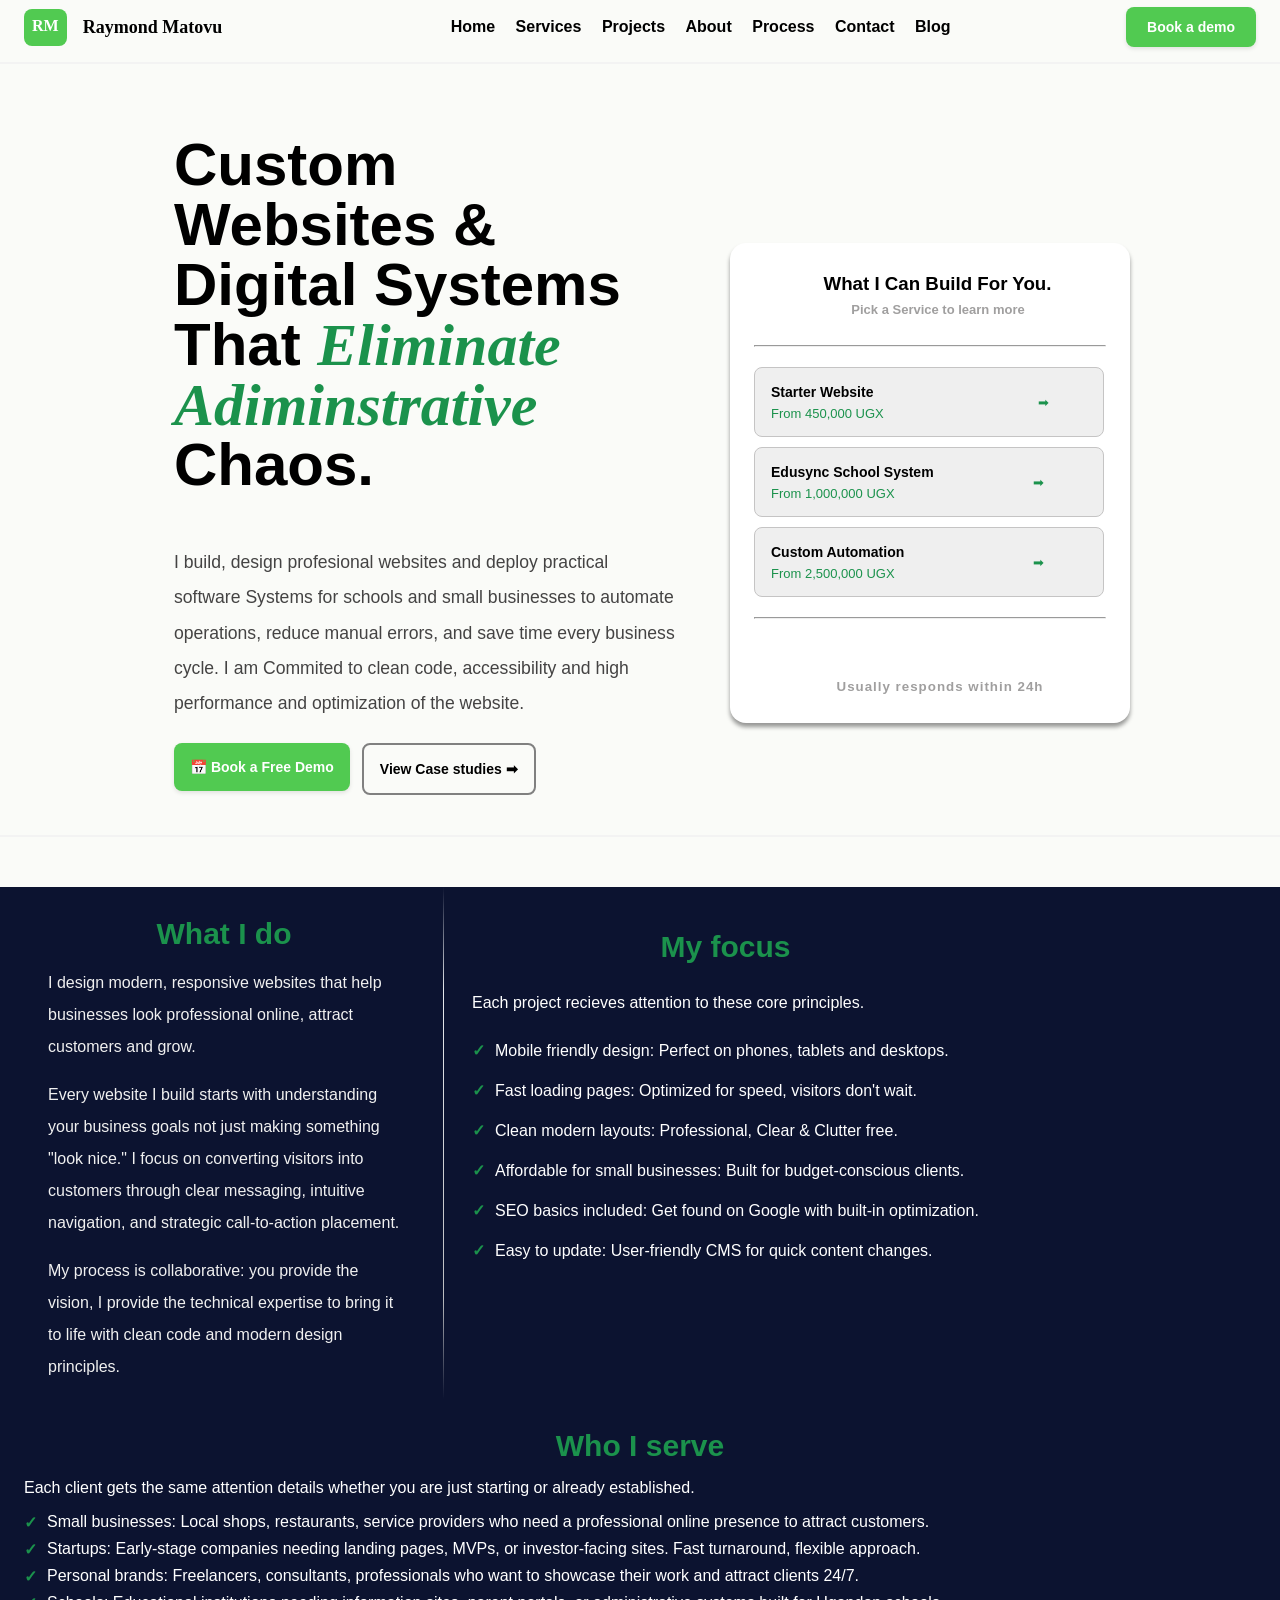
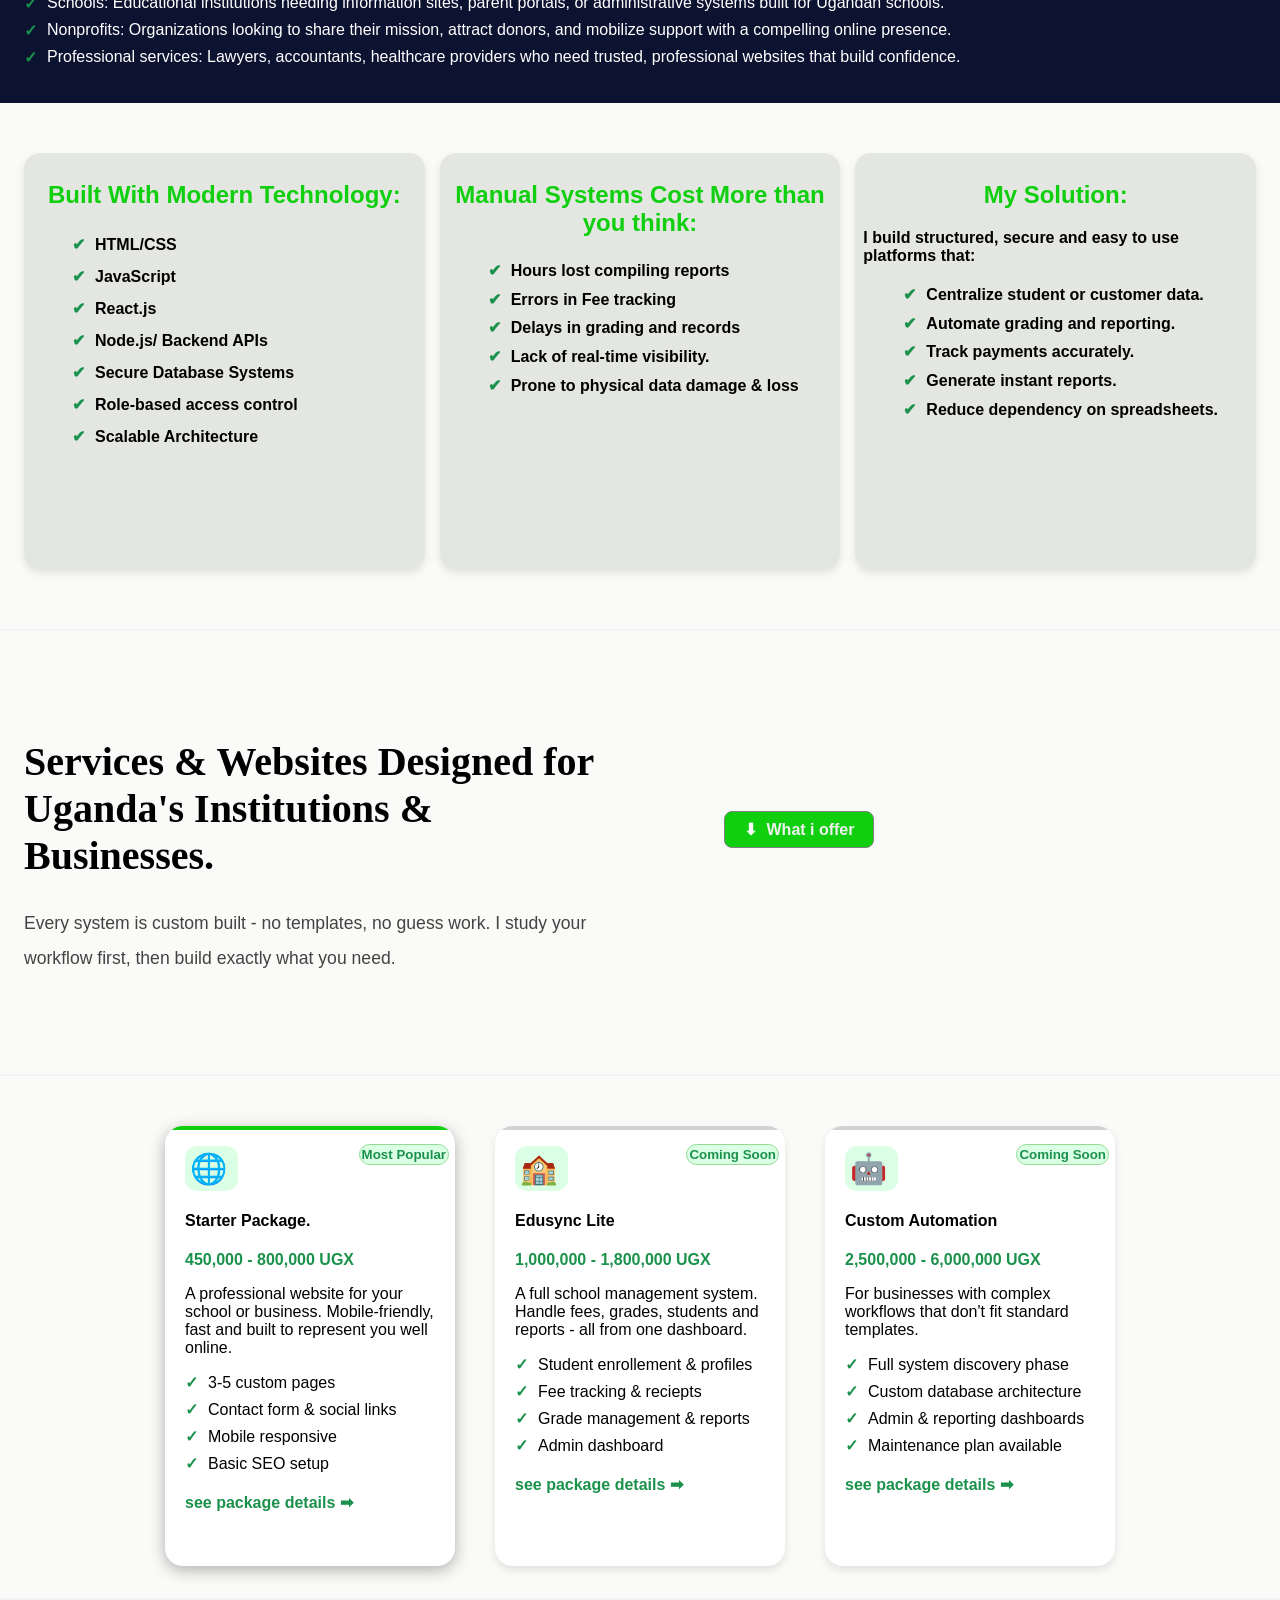
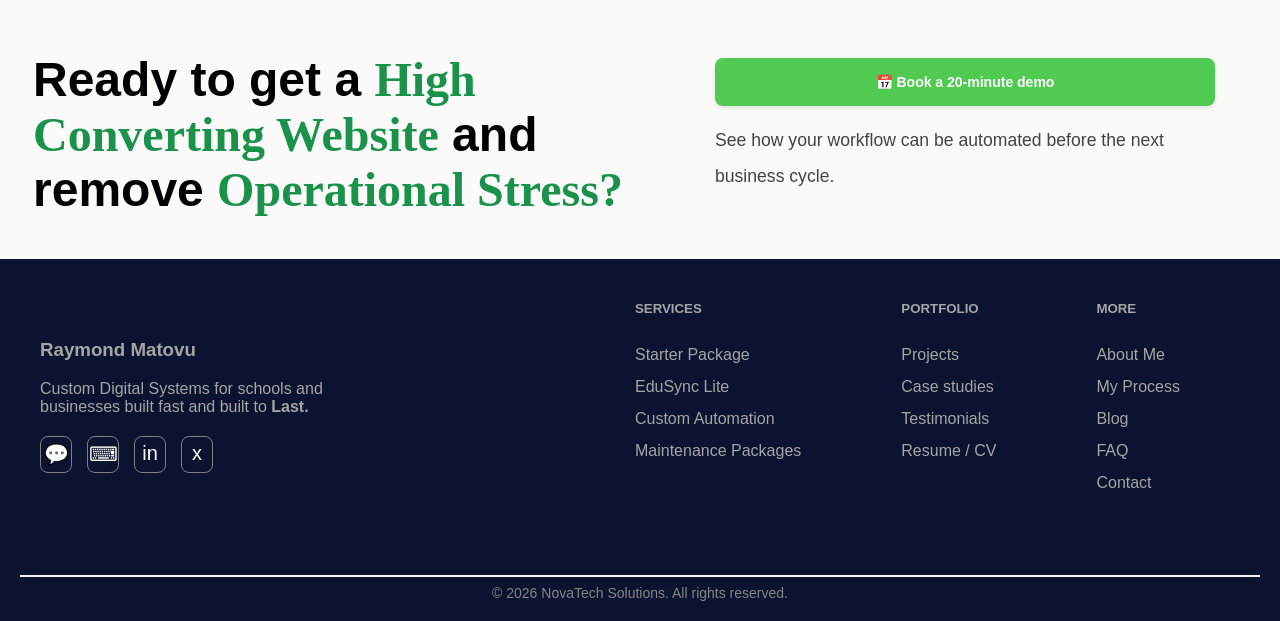
==== index.html @ acad8273 "update responsive layout of index.html at 480px and 600px" ====
<!doctype html>
<html lang="en">
  <head>
    <meta charset="UTF-8" />
    <meta name="viewport" content="width=device-width, initial-scale=1.0" />
    <title>Main Page</title>
    <link rel="stylesheet" href="css/main.css">
    <link rel="stylesheet" href="css/footer.css">
    <link rel="stylesheet" href="css/root.css">
    <link rel="stylesheet" href="css/mediaq.css">
  </head>
  <body class="body">
    <header>
      
      <nav id="navigation">
       <div id="navbar">
        <a href="index.html" class="logo-anchor">
          <div id="logo">RM</div>
          <div id="logo" class="logo_name">Raymond Matovu</div>
        </a>
         <ul id="list">
        <li class="list-hover"><a href="index.html" class="link">Home</a></li>
        <li class="list-hover"><a href="pages/webservices.html" class="link">Services</a></li>
        <li class="list-hover"><a href="pages/projects.html" class="link">Projects</a></li>
        <li class="list-hover"><a href="pages/about.html" class="link">About</a></li>
        <li class="list-hover"><a href="pages/design.html" class="link">Process</a></li>
        <li class="list-hover"><a href="pages/contact.html" class="link">Contact</a></li>
        <li class="list-hover"><a href="pages/blog.html" class="link">Blog</a></li>
      </ul>
        <div>
          <a href="pages/contact.html" class="link"><button class="demo">Book a demo</button></a>
          <button class="hamburger" onclick="toggleMobile()" aria-label="Menu">
            <span></span><span></span><span></span>
          </button>
        </div>
       </div>
      </nav>
      <div class="mobile-menu" id="mobileMenu">
        <a href="index.html" onclick="navigate('home');toggleMobile()">Home</a>
        <a href="pages/webservices.html" onclick="navigate('services');toggleMobile()">Services & Pricing</a>
        <a href="pages/projects.html" onclick="navigate('projects');toggleMobile()">Projects</a>
        <a href="pages/about.html" onclick="navigate('about');toggleMobile()">About Me</a>
        <a href="pages/design.html" onclick="navigate('design');toggleMobile()">My Process</a>
        <a href="pages/case_studies.html" onclick="navigate('case');toggleMobile()">Case Studies</a>
        <a href="pages/blog.html" onclick="navigate('blog');toggleMobile()">Blog</a>
        <a href="pages/faq.html" onclick="navigate('faq');toggleMobile()">FAQ</a>
        <a href="pages/contact.html" onclick="navigate('contact');toggleMobile()">Contact</a>
      </div>
    </header>

    <main>
      <hr class="hr">
      <section class="int-conts">
        <div class="intro-container">
          <div>
            <div class="intro-container1">
                <h1 class="hd1">Custom Websites & Digital Systems That <strong id="green"><i>Eliminate Adiminstrative</i></strong> Chaos.</h1>
                <p class="hero">
                    I build, design profesional websites and deploy practical software
                    Systems for schools and small businesses to automate operations, reduce
                    manual errors, and save time every business cycle. I am Commited to clean code,
                    accessibility and high performance and optimization of the website.
                 </p>
              </div>
        
            <div class="intro-buttons">
                <div>
                    <a href="pages/contact.html">
                      <button class="demo1">
                      📅 Book a Free Demo 
                      </button>
                    </a>
                  </div>
                  <div>
                      <a href="pages/case_studies.html">
                        <button class="case">
                          View Case studies ➡
                        </button>
                      </a>
                  </div>
              </div>
          </div>
          <div class="intro-container2">
            <div>
              <div> 

                <div class="int-div1">
                  <h3>What I Can Build For You.</h3>
                  <span class="subhead">Pick  a Service to learn more</span>
                </div>

                <hr class="btr">
              </div>
              <div>
                <button class="butt1">
                  <a href="pages/webservices.html" class="intro-links">
                    <div class="butt-1">
                      <div class="butt-1inner">
                          <div class="pb1">Starter Website</div>
                          <div class="span">From 450,000 UGX  </div>
                      </div>
                      <div class="arrow">➡</div>             
                    </div> 
                  </a>
                </button>                
              </div>
               
              <div>
                <button class="butt2">
                  <a href="pages/webservices.html" class="intro-links">
                <div class="butt-2">
                   <div class="butt-2inner">
                  <div class="pb2">Edusync School System</div>
                   <div class="span">From 1,000,000 UGX  </div>
                  </div> 
                  <div class="arrow2">➡</div>            
                </div>
                
                  </a>

                </button>
              </div>
              <button class="butt3">
                  <a href="pages/webservices.html" class="intro-links">
                <div class="butt-3">
                   <div class="butt-3inner">
                  <div class="pb1">Custom Automation</div>
                   <div class="span">From 2,500,000 UGX  </div>
                   </div>
                   <div class="arrow3">➡</div>             
                </div>
                
                  </a>

                </button>
                <hr class="btr">
                <div class="btp">
                  <p>Usually responds within 24h</p>
                </div>
            </div>
          </div>
        </div>
      </section>
      <hr class="hr">
      <section class="intro-info-section">
        
        <div class="intro-info">
          <div class="info-card" id="what-i-do">
              <h3 class="head3">What I do</h3>
              <p class="p">
                I design modern, responsive websites
                that help businesses look professional 
                online, attract customers and grow.
              </p>
              <p class="p">
                Every website I build starts with understanding your business goals not just making something "look nice."
                I focus on converting visitors into customers through clear messaging, intuitive navigation, and strategic call-to-action 
                placement.
              </p>
              <p class="p">
                My process is collaborative: you provide the vision, I provide the technical expertise to bring it to life with clean 
                code and modern design principles.
              </p>
        </div>
        <div class="info-card" id="focus">
          <h3 class="head3">My focus</h3>
          <span>Each project recieves attention to these core principles.</span>
          <ul class="info-list">
            <li>Mobile friendly design: Perfect on phones, tablets and desktops.</li>
            <li>Fast loading pages: Optimized for speed, visitors don't wait.</li>
            <li>Clean modern layouts: Professional, Clear & Clutter free.</li>
            <li>Affordable for small businesses: Built for budget-conscious clients.</li>
            <li>SEO basics included: Get found on Google with built-in optimization.</li>
            <li>Easy to update: User-friendly CMS for quick content changes.</li>
          </ul>
        </div>
        
        </div>
        <div class="info-card" id="who-i-serve">
          <h3 class="head3">Who I serve</h3>
          <p>Each client gets the same attention details
            whether you are just starting or already established.
          </p>
          <ul class="info-list">
            <li>Small businesses: Local shops, restaurants, service providers who need a 
              professional online presence to attract customers.</li>
            <li>Startups: Early-stage companies needing landing pages, MVPs, or investor-facing sites. 
              Fast turnaround, flexible approach.</li>
            <li>Personal brands: Freelancers, consultants, professionals who want 
              to showcase their work and attract clients 24/7.</li>
            <li>Schools: Educational institutions needing information sites, parent portals, 
              or administrative systems built for Ugandan schools.</li>
            <li>Nonprofits: Organizations looking to share their mission, attract donors, 
              and mobilize support with a compelling online presence.</li>
            <li>Professional services: Lawyers, accountants, healthcare providers who need trusted, 
              professional websites that build confidence.</li>
            </ul>
        </div>
      </section>

      <section class="tech-stack">
        <div class="stack1">
            <h2>Built With Modern Technology:</h2>
            <ul class="stack-list">
              <li>HTML/CSS</li>
              <div class="not">
                <li>JavaScript</li>
                <li>React.js</li>
                <li>Node.js/ Backend APIs</li>
                <li>Secure Database Systems</li>
                <li>Role-based access control</li>
                <li>Scalable Architecture</li>
              </div>
            </ul>
        </div>

        <div class="stack1">
          <h2>Manual Systems Cost More than you think:</h2>
          <ul class="stack-list2">
            <li>Hours lost compiling reports</li>
            <li>Errors in Fee tracking</li>
            <li>Delays in grading and records</li>
            <li>Lack of real-time visibility.</li>
            <li>Prone to physical data damage & loss</li>
          </ul>
        </div>

        <div class="stack1">
          <h2>My Solution:</h2>
          <p class="p2">I build structured, secure and easy to use platforms that:</p>
          <ul class="stack-list2">
            <li>Centralize student or customer data.</li>
            <li>Automate grading and reporting.</li>
            <li>Track payments accurately.</li>
            <li>Generate instant reports.</li>
            <li>Reduce dependency on spreadsheets.</li>
          </ul>
        </div>       
      </section>

      <hr class="hr">
      <div class="card-in">
          <div>
            <h1>Services & Websites Designed for Uganda's Institutions & Businesses.</h1>
          <p class="pcin">Every system is custom built - no templates, no guess work. 
            I study your workflow first, then build exactly what you need.
          </p>
          </div>
        <div class="carddiv" >
          <a href="pages/webservices.html" class="offer-link">
              <button class="offer-button">
              <div class="span1" id="offer">What i offer</div>
              </button>
            </a>
        </div>      
      </div>
      <hr class="hr">

      <section class="cont">
        
        <div>
          <div class="container">
            <div id="pro" class="card1-pro">
              <div class="icons">
                🌐
              </div>
              <div class="coming-soon">
                Most Popular
              </div>
              <h4>Starter Package.</h4>
              <span class="price">
                450,000 - 800,000 UGX
              </span>
              <p>A professional website for your school or business.
                Mobile-friendly, fast and built to represent you well online.
              </p>
              <ul class="features">
                <li>3-5 custom pages</li>
                <li>Contact form & social links</li>
                <li>Mobile responsive</li>
                <li>Basic SEO setup</li>
              </ul>
              <div class="card-link">
                  <a href="pages/webservices.html">
                    see package details ➡
                  </a>
              </div>
            </div>
            <div class="card1">
              <div class="icons">
                🏫
              </div>
              <div class="coming-soon">
                Coming Soon
              </div>
              <h4>Edusync Lite</h4>
              <span class="price">
                1,000,000 - 1,800,000 UGX
              </span>

              <p>
                A full school management system. 
                Handle fees, grades, students and reports - all from one dashboard.
              </p>
              <ul class="features">
                <li>Student enrollement & profiles</li>
                <li>Fee tracking & reciepts</li>
                <li>Grade management & reports</li>
                <li>Admin dashboard</li>
              </ul>
              <div class="card-link">
                <a href="pages/webservices.html">
                see package details ➡
              </a>
              </div>
            </div>

            <div class="card1">
              <div class="icons">
                🤖
              </div>
              <div class="coming-soon">
                Coming Soon
              </div>
              <h4>Custom Automation</h4>
              <span class="price">
                2,500,000 - 6,000,000 UGX
              </span>
              <p>
                For businesses with complex workflows that don't fit 
                standard templates.
              </p>
              <ul class="features">
                <li>Full system discovery phase</li>
                <li>Custom database architecture</li>
                <li>Admin & reporting dashboards</li>
                <li>Maintenance plan available</li>
              </ul>
              <div class="card-link">
                <a href="pages/webservices.html">
                see package details ➡
              </a>
              </div>
            </div>
          </div>
        </div>
        <hr class="fr">
        <div class="cta">
          <h1>Ready to get a <strong id="green">High Converting Website</strong> and remove <strong id="green">Operational Stress?</strong></h1>
        <div class="ref">
          <button class="cta-demo"><a href="pages/contact.html" class="cta-link">📅  Book a 20-minute demo</a></button>
           <p class="footer-hero">See how your workflow can be automated
            before the next business cycle.</p>
           </div>
        </div>        
      </section>
    </main>

      <footer class="footer">
        <div class="footer-container">
          <div class="footer-about">
            <div>
              <h3>Raymond Matovu</h3>
              <p>Custom Digital Systems for schools and businesses built fast 
              and built to <strong>Last.</strong></p>
            </div>
            <div>
              <div class="footer-socials">
                
                <div class="social" >
                  <a href="http://wa.me/+256741976901">
                  💬
                  </a>
                </div>
                
                
                  <div class="social" >
                    <a href="http://github.com/">
                      ⌨
                    </a>
                  </div>

                  <div class="social" >
                    <a href="http://linkedin.com/">
                      in
                    </a>
                  </div>
                  <div class="social" >
                  <a href="http://twiter.com">
                     x
                  </a>
                  </div>
                
              </div>
            </div>
          </div>

          <div class="footer-links">
            <div>
              <h5>SERVICES</h5>
              <ul class="footer-list">
                <li><a href="pages/webservices.html" class="footer-packs">Starter Package</a></li>
                <li><a href="pages/webservices.html" class="footer-packs">EduSync Lite</a></li>
                <li><a href="pages/webservices.html" class="footer-packs">Custom Automation</a></li>
                <li><a href="pages/webservices.html" class="footer-packs">Maintenance Packages</a></li>
              </ul>
            </div>
          <div>
            <h5>PORTFOLIO</h5>
            <ul class="footer-list">
              <li><a href="pages/projects.html" class="footer-packs">Projects</a></li>
              <li><a href="pages/case_studies.html" class="footer-packs">Case studies</a></li>
              <li><a href="pages/testimonials.html"class="footer-packs">Testimonials</a></li>
              <li><a href="pages/resume.html" class="footer-packs">Resume / CV</a></li>
            </ul>
          </div>
          <div class="more">
            <h5>MORE</h5>
            <ul class="footer-list">
              <li><a href="pages/about.html" class="footer-packs">About Me</a></li>
              <li><a href="pages/design.html" class="footer-packs">My Process</a></li>
              <li><a href="pages/blog.html" class="footer-packs">Blog</a></li>
              <li><a href="pages/faq.html" class="footer-packs">FAQ</a></li>
              <li><a href="pages/contact.html" class="footer-packs">Contact</a></li>
            </ul>
          </div>
          </div>
        </div>
        <div>
        <hr class="hr">
        <div class="copyright">
           &copy; 2026 NovaTech Solutions. All rights reserved.
        </div>
        </div>
      </footer>
      <script src="JavaScript/main.js"></script>
  </body>
</html>
---- css/main.css ----
#navbar {
  height: 54px;
  display: flex;
  align-items: center;
  justify-content: stretch;
  max-width: auto;
  padding: 0 1.5rem;
  font-weight: bold;
  font-family: Arial, Helvetica, sans-serif; 
}

.hr {
  font-weight: lighter;
  color: rgb(226, 225, 225);
  background: rgb(243, 243, 243);
  height: 0.1px;
  position: relative;
  border: rgb(243, 243, 243) solid 0.5px;
}


#green {
  color: rgb(27, 146, 76);
  font-family: Serif;
}

.hd1 {
  font-size: 60px;
  float: left;
}

#list {
  list-style: none;
  display: flex;
  align-items: center;
  justify-content: space-between;
  max-width: 500px;
  width: 100%;
  margin: 0 auto;
  text-decoration: none;
}

.name {
  font-size: 22px;
  font-weight: bold;
  font-family: serif;
  text-wrap: unset;
}

.link {
  color: rgb(0, 0, 0);
  text-decoration: none;
}

.link:hover {
  color: white;
}

.intro-container {
  display: flex;
  justify-content: center;
  gap: 20px;
  align-items: center;
  max-width: 100%;
}
.intro-container1 {
  max-width: 550px;
  margin: 0;
  padding: 0;
  transition: all 0.3s ease;
  transform: translateY(-4px);
}

.intro-container2 {
  display: grid;
  justify-content: center;
  border-radius: 16px;
  background-color: rgb(255, 255, 255);
  height: 480px;
  max-width: 600px;
  padding: 0 1.5rem;
  margin-top: 100px;
  margin-left: 10px;
  box-shadow: 0 4px 4px rgba(0, 0, 0, 0.4);
}

.intro-links {
  text-decoration: none;
}

.int-div1 {
  display: grid;
  justify-content: stretch;
  align-items: horizontal;
  gap: 4px;
  padding-bottom: 20px;
  text-align: center;
  line-height: 0.2;
  margin-top: 20px;
  margin-left: 15px;
}

.subhead {
  font-size: small;
  font-weight: bold;
  color: rgb(160, 159, 159);
  margin-left: 1px;
}

.butt1 {
  display: flex;
  justify-content: stretch;
  text-align: center;
  align-items: center;
  margin-top: 20px;
  height: 70px;
  width: 350px;
  border-radius: 8px;
  border: rgb(197, 196, 196) solid 1px;
}

.butt1:hover {
  color: rgb(7, 107, 7);
  border-color: rgb(81, 202, 81);
  background: #deffdb;
}

.btr {
  width: 350px;
  margin-top: 14px;
  height: 0;
}

.btp {
  font-size: smaller;
  color:  rgb(160, 159, 159);
  font-weight: bold;
  letter-spacing: 1px;
  text-align: center;
  margin-top: 60px;
  margin-left: 20px;
}

.butt-1 {
  display: flex;
  align-items: center;
  padding: 0;
  gap: 4px;
}

.butt-1inner {
  display: grid;
  justify-content: center;
  gap: 6px;
  flex-wrap: wrap;
  max-width: 120px;
  text-align: left;
  margin-left: 10px;
}
.pb1 {
  font-size: 14px;
  color: black;
  font-weight: bold;
}

.pb2 {
  font-size: 14px;
  color: black;
  font-weight: bold;
}

.arrow {
  align-items: flex-end;
  margin-left: 150px;
  color: rgb(27, 146, 76);
}

.arrow2 {
  align-items: flex-end;
  margin-left: 95px;
  color: rgb(27, 146, 76);
}

.arrow3 {
  align-items: flex-end;
  margin-left: 125px;
  color: rgb(27, 146, 76);
}

.span {
  font-size: small;
  color:  rgb(27, 146, 76);
}

.butt2 {
  display: flex;
  justify-content: stretch;
  text-align: center;
  align-items: center;
  margin-top: 10px;
  height: 70px;
  width: 350px;
  border-radius: 8px;
  border: rgb(197, 196, 196) solid 1px;
}

.butt2:hover {
  color: rgb(7, 107, 7);
  border-color: rgb(81, 202, 81);
  background: #deffdb;
}

.butt-2 {
  display: flex;
  align-items: center;
  padding: 0;
  gap: 4px;
}

.butt-2inner {
  display: grid;
  justify-content: center;
  flex-wrap: wrap;
  gap: 6px;
  text-align: left;
  margin-left: 10px;
  max-width: 200px;
}

.butt3 {
  display: flex;
  justify-content: stretch;
  text-align: center;
  align-items: center;
  margin-top: 10px;
  margin-bottom: 20px;
  height: 70px;
  width: 350px;
  border-radius: 8px;
  border: rgb(197, 196, 196) solid 1px;
}

.butt3:hover {
  color: rgb(7, 107, 7);
  border-color: rgb(81, 202, 81);
  background: #deffdb;
}

.butt-3 {
  display: flex;
  align-items: center;
  padding: 0;
  gap: 4px;
}

.butt-3inner {
  display: grid;
  justify-content: center;
  flex-wrap: wrap;
  gap: 6px;
  text-align: left;
  margin-left: 10px;
  max-width: 200px;
}

.intro-info-section {
  margin-top: 50px;
  background-color: rgb(12, 19, 48);
  border-radius: 0;
  color: white;
}
.intro-info {
  display: flex;
  justify-content: stretch;
  gap: 24px;
  padding: 0 1.5rem;
}

.p {
  line-height: 2;
  font-weight: lighter;
  color: #f0f0f0;
  padding: 0 1.5rem;
  font-family: 'Trebuchet MS', 'Lucida Sans Unicode', 'Lucida Grande', 'Lucida Sans', Arial, sans-serif;  
}
.head3 {
  font-weight: bold;
  font-size: 30px;
  color: rgb(27, 146, 76);
  margin-bottom: 10px;
  text-align: center;
}
.info-card {
  position: relative;

}

.info-list {
  list-style: none;
  padding: 0;
}
.info-list li {
  margin-bottom: 8px;
  display: flex;
  align-items: center;
}
.info-list li::before {
  content: "✓";
  color: rgb(27, 146, 76);
  margin-right: 10px;
  font-weight: bold;
}
#what-i-do {
  max-width: 400px;
  text-align: left;
  margin-left: 0;
  padding-right: 0 1.5rem;
}

#who-i-serve {
  max-width: 100%;
  padding: 0 1.5rem;
  background-color: rgb(12, 19, 48);
  padding-bottom: 20px;
}

#focus {
  padding: 0 1.5rem;
  font-weight: lighter;
  color: rgb(255, 255, 255);
  line-height: 2;
}


#what-i-do::after {
  content: '';
  position: absolute;
  right: -20px;  /* Half of gap, centers the line */
  top: 0;
  bottom: 0;
  height: 100%;
  width: 1px;
  background: linear-gradient(
    to bottom,
    transparent 0%,
    #e5e7eb 20%,
    #bcbdc0 80%,
    transparent 100%
  );  /* Fades at edges */
}

.tech-stack {
  display: flex;
  justify-content: stretch;
  gap: 15px;
  padding: 0 1.5rem;
  margin-top: 50px;
  margin-bottom: 60px;

}

.int-conts {
  margin-bottom: 40px;
}
.stack1 {
  width: 400px;
  padding: 8px;
  justify-content: center;
  border-radius: 16px;
  height: 400px;
  background-color: #e4e6e1;
  box-shadow: 0 4px 8px rgba(0, 0, 0, 0.1);
  transition: all 0.3s ease;
}

.stack1:hover {
  transition: all 0.3s ease;
  box-shadow: 0 4px 8px rgba(0, 0, 0, 0.3);
}

.stack1 h2 {
  font-weight: bold;
  color: rgb(15, 207, 15);
  font-family: 'Gill Sans', 'Gill Sans MT', Calibri, 'Trebuchet MS', sans-serif;
  text-align: center;
}

.stack-list {
  list-style: none;
  line-height: 2;
  font-weight: bold;
  color: rgb(0, 0, 0);
}

.stack-list li::before {
  content: '✔';
  font-weight: bold;
  margin-right: 10px;
  color: rgb(27, 146, 76);
}

.stack-list2 {
  list-style: none;
  line-height: 1.8;
  font-weight: bold;
  color: black;
}
.stack-list2 li::before {
  content: '✔';
  font-weight: bold;
  margin-right: 10px;
  color: rgb(27, 146, 76);
}
.p2 {
  font-weight: bold;
  font-family: Arial, Helvetica, sans-serif;
}
.demo {
  font-weight: bold;
  font-size: 14px;
  color: white;
  background-color: rgb(81, 202, 81);
  border: none;
  border-radius: 8px;
  border-width: 18px;
  padding: 12px;
  padding-left: 21px;
  padding-right: 21px;
  transition: all 0.3s ease;
  box-shadow: 0 2px 4px rgba(0, 0, 0, 0.1);
}

.demo:hover {
  transform: translateY(-2px);
  transition: all 0.3s ease;
  background-color: rgb(7, 107, 7);
  opacity: 0.8;
}

.demo1 {
  font-size: 14px;
  font-weight: bold;
  color: white;
  background-color: rgb(81, 202, 81);
  border-radius: 8px;
  border: none;
  padding: 16px;
  transition: all 0.3s ease;
  box-shadow: 0 2px 4px rgba(0, 0, 0, 0.1);

}

.demo1:hover {
  transform: translateY(-4px);
  transition: all 0.3s ease;
  background-color: rgb(7, 107, 7);
}

.case {
  font-size: 14px;
  font-weight: bold;
  color: rgb(0, 0, 0);
  border-radius: 8px;
  padding: 16px;
  border: gray solid 2px;
  background: transparent;
}

.case:hover {
  color: rgb(7, 107, 7);
  border-color: rgb(81, 202, 81);
  background: #deffdb;
}

.logo-anchor {
  display: flex;
  text-decoration: none;
  gap: 3px;
}
#logo {
  font-weight: bold;
  font-family: 'Times New Roman', Times, serif;
  color: white;
  background-color: rgb(81, 202, 81);
  border: none;
  border-radius: 8px;
  padding: 8px;
  margin-right: 5px;
}

#logo.logo_name {
  background: none;
  color: black;
  font-size: large;
  font-family: 'Times New Roman', Times, serif;
}

.hero {
  font-size: 1.1rem;
  color: rgb(68, 67, 67);
  padding: 0 1.5rem;
  line-height: 2;
}

.intro-buttons {
  display: flex;
  gap: 12px;
  padding: 0 1.5rem;
}


.hd1 {
  font-weight: bolder;
  padding: 0 1.5rem;
  line-height: 1;
}

.body {
  font-family: 'Trebuchet MS', 'Lucida Sans Unicode', 'Lucida Grande', 'Lucida Sans', Arial, sans-serif;
  background-color: #fafbf8;
  margin: 0;
  padding: 0;
}

.list-hover:hover {
  opacity: 0.88;
  border-radius: 4px;
  color:rgb(7, 107, 7);
  background-color: rgb(163, 161, 161);
  padding-left: 0;
  padding-right: 0;
}
.list-hover:hover::shadow {
   box-shadow: 5, 7, 0 rgba(223, 88, 88, 0.88);
}

.cont {
  margin-top: 50px;
}
.container {
  display: flex;
  justify-content: center;
  align-items: horizontal;
  gap: 40px;
  flex-wrap: nowrap;
  max-width: 950px;
  margin: auto;

}

.card1 {
  font-size: medium;
  height: 400px;
  background-color: rgb(255, 255, 255);
  border-radius: 18px;
  padding: 20px;
  width: 300px;
  position: relative;
  overflow: hidden;
  transition: all 0.3s ease;
  box-shadow: 0 4px 8px rgba(0, 0, 0, 0.1);
}

.card1::before {
  content: "";
  position: absolute;
  top: -4px;               /* positions it above the card */
  left: 0;
  width: 100%;
  height: 8px;             /* thickness of the top stripe */
  background-color: rgb(211, 210, 210); /* default is invisible */
  border-top-left-radius: 10px;  /* match card rounding */
  border-top-right-radius: 10px;
  transition: background-color 0.3s;
}

.card1-pro {
  font-size: medium;
  height: 400px;
  background-color: rgb(255, 255, 255);
  border-radius: 18px;
  padding: 20px;
  width: 300px;
  position: relative;
  overflow: hidden;
  transition: all 0.3s ease;
  box-shadow: 0 4px 16px rgba(0, 0, 0, 0.3);
}

.card1-pro::before {
  content: "";
  position: absolute;
  top: -4px;               /* positions it above the card */
  left: 0;
  width: 100%;
  height: 8px;
  background-color: rgb(15, 207, 15);
  border-top-left-radius: 10px;  /* match card rounding */
  border-top-right-radius: 10px;
  transition: background-color 0.3s;
}

.card1:hover::before {
  background-color: rgb(15, 207, 15);
}

.card1-pro:hover {
  box-shadow: 0 8px 16px rgba(0, 0, 0, 0.2);
  transform: translateY(-5px);
  transition: all 0.3s ease;
}

.card1:hover {
  box-shadow: 0 8px 16px rgba(0, 0, 0, 0.2);
  transform: translateY(-5px);
  transition: 0.3s;
}

.coming-soon {
  font-size: 14px;
  color: rgb(27, 146, 76);
  font-weight: bold;
  margin-top: 10px;
  border-radius: 45px;
  padding: 2px;
  max-width: 90px;
  text-align: center;
  font-size: smaller;
  position: absolute;
  top: 8px;
  right: 6px;
  border-color: green;
  border: rgb(147, 218, 147) solid 1px;
  background-color: rgb(218, 255, 229);
}

.icons {
  font-size: 30px;
  margin-bottom: 15px;
  background-color: rgb(218, 255, 229);
  max-width: 43px;
  padding: 5px;
  border-radius: 25%;
}

.price {
  font-weight: bold;
  color: rgb(27, 146, 76);
  margin-top: 10px;
  margin-bottom: 10px;
}

.card-link a {
  color: rgb(27, 146, 76);
  text-decoration: none;
  font-weight: bold;
}

.card-link {
  margin-top: 20px;
  align-items: center;
  align-content: last baseline;
}

.card-link a:hover {
  text-decoration: underline;
}

.features {
  margin-top: 15px;
  list-style: none;
  padding: 0;
}

.features li {
  margin-bottom: 8px;
  display: flex;
  align-items: center;
}

.features li::before {
  content: "✓";
  color: rgb(27, 146, 76);
  margin-right: 10px;
  font-weight: bold;
}

.span1 {
  gap: 20px;
  text-align: center;
}
.span1::before {
  content: '⬇';
  font-weight: bold;
  margin-right: 10px;
  color: rgb(255, 255, 255);
}

.card-in {
  margin-top: 5rem;
  margin-bottom: 5rem;
  padding: 0 1.5rem;
  display: flex;
  justify-content: stretch;
}

.card-in h1 {
  max-width: 600px;
  font-size: 2.5rem;
  font-family: Georgia, 'Times New Roman', Times, serif;
}
.pcin {
  font-size: 1.1rem;
  color: rgb(68, 67, 67);
  line-height: 2;
  max-width: 600px;
}

.offer-link {
  text-decoration: none;
  color: rgb(15, 207, 15);
}

.offer-button {
  height: auto;
  border-radius: 8px;
  padding: 8px;
  width: 150px;
  border: gray solid 1px;
  color: #f0f0f0;
  font-weight: bolder;
  font-size: medium;
  transition: all 0.3s ease;
  background-color: rgb(15, 207, 15);
  box-shadow: 0 2px 4px, rgba(0, 0, 0, 0.1);
}
.offer-button:hover {
  transform: translateY(-5px);
  background-color: rgb(7, 107, 7);
  transition: all 0.3s ease;
  box-shadow: 0 5px 10px, rgba(0, 0, 0, 0.4);
}
.carddiv {
  align-items: flex-end;
  padding-top: 100px;
  margin-left: 100px;
}
---- css/footer.css ----
.body-projects {
  margin: 0;
  padding: 0;
  width: 100%;
}



.footer {
  background-color: rgb(12, 19, 48);
  padding: 20px;
  color: rgb(165, 165, 165);
  height: auto;
  margin-bottom: 0;
}

.footer-container {
  display: flex;
  justify-content: space-between;
  align-items: center;
  max-width: 1200px;
  margin: auto;
  margin-bottom: 60px;
}

.footer-about {
  max-width: 350px;
}

.footer-links {
  display: flex;
  gap: 100px;
  max-width: 600px;
  margin-right: 60px;
}

.footer-list {
  list-style: none;
  padding: 0;
  line-height: 2;
}

.footer-list li:hover {
  color: rgb(81, 202, 81);
  cursor: pointer;
  transition: color 0.3s;
}

.more {
  max-width: 200px;
}

.footer-socials {
  display: flex;
  gap: 15px;
  margin-top: 20px;
  background-color: none;
  text-decoration: none;
}

.social a {
  font-size: 20px;
  display: flex;
  justify-content: center;
  text-align: center;
  background: transparent;
  max-width: 20px;
  padding: 5px;
  color: white;
  border-radius: 8px;
  text-decoration: none;
  border: gray solid 0.5px;
  width: 50px;
  height: 25px;
}

.social a:hover {
  background-color: rgb(81, 202, 81);
  transition: background-color 0.3s;
}

.copyright {
  text-align: center;
  font-size: 14px;
  color: rgb(133, 133, 133);
}

.footer-packs {
  text-decoration: none;
  color: rgb(165, 165, 165);
}

.footer-packs:hover {
  color: rgb(81, 202, 81);
}

.fr {
  font-weight: lighter;
  margin-top: 2rem;
  color: rgb(243, 243, 243);
  background: rgb(243, 243, 243);
  height: 0.1px;
  position: relative;
  border: rgb(243, 243, 243) solid 0.5px;
}
.cta {
  display: flex;
  justify-content: center;
  align-items: center;
  gap: 34px;
  margin-top: 10px;
}

.cta h1 {
  font-size: 3rem;
  padding: 0 1.5rem;
  max-width: 600px;
}

.ref {
  display: grid;
  max-width: 500px;
  flex-wrap: wrap;
  text-align: left;
  padding: 0 1.5rem;
  margin-left: 0;
  margin-right: 2rem;
  margin-bottom: 3rem;
  line-height: 2;
  margin-top: 3rem;
}

.footer-hero {
  font-size: 1.1rem;
  color: rgb(68, 67, 67);
  line-height: 2;
}

.cta-demo {
  text-decoration: none;
  font-size: 14px;
  font-weight: bold;
  color: white;
  background-color: rgb(81, 202, 81);
  border-radius: 8px;
  border: none;
  padding-bottom: 16px;
  padding-top: 16px;
  padding-left: 0;
  padding-right: 0;
  transition: all 0.3s ease;
  box-shadow: 0 2px 4px rgba(0, 0, 0, 0.1);

}

.cta-demo:hover {
  transform: translateY(-4px);
  transition: all 0.3s ease;
  background-color: rgb(7, 107, 7);
}

.cta-link {
  color: white;
  text-decoration: none;
}
---- css/root.css ----
:root {
  --green: #07cf6b;
  --green-dark: #05a855;
  --green-darker: #047a40;
  --green-pale: #e8fdf2;
  --green-muted: #d0f5e3;
  --navy: #0f1e35;
  --navy-mid: #1a2f4a;
  --navy-light: #243b5c;
  --amber: #e8970a;
  --amber-pale: #fef5e4;
  --slate-50: #f8f9fa;
  --slate-100: #f1f3f5;
  --slate-200: #e9ecef;
  --slate-300: #dee2e6;
  --slate-400: #ced4da;
  --slate-500: #adb5bd;
  --slate-600: #6c757d;
  --slate-700: #495057;
  --slate-800: #343a40;
  --slate-900: #212529;
  --white: #ffffff;

  --font-display: 'Playfair Display', serif;
  --font-body: 'Nunito', sans-serif;
  --font-mono: 'JetBrains Mono', monospace;

  /* Page bg is light */
  --bg: #fafbf8;
  --bg-card: #ffffff;
  --border: #e8ece5;
  --border-strong: #d0d8ca;
  --text-primary: #111815;
  --text-secondary: #4a5548;
  --text-muted: #8a9488;
  --shadow-sm: 0 1px 4px rgba(0,0,0,0.06), 0 2px 8px rgba(0,0,0,0.04);
  --shadow-md: 0 4px 16px rgba(0,0,0,0.08), 0 2px 6px rgba(0,0,0,0.05);
  --shadow-lg: 0 8px 40px rgba(0,0,0,0.1), 0 4px 12px rgba(0,0,0,0.06);
}


.hamburger {
  display: none; flex-direction: column; gap: 5px;
  background: none; border: none; cursor: pointer; padding: 6px;
}
.hamburger span { display: block; width: 22px; height: 2px; background: var(--text-primary); border-radius: 2px; transition: all 0.3s; }

.mobile-menu {
  display: none; 
  position: fixed; 
  top: 68px; 
  left: 0; 
  right: 0; 
  bottom: 0;
  background: var(--bg); 
  z-index: 199; 
  padding: 2rem 1.5rem;
  flex-direction: column; 
  gap: 0;
}
.mobile-menu.open { 
  display: flex;
 }
.mobile-menu a {
  font-size: 1.25rem; 
  font-weight: 700; 
  font-family: var(--font-display);
  color: var(--text-primary); 
  text-decoration: none;
  padding: 1rem 0;
  border-bottom: 1px solid var(--border);
  transition: color 0.18s;
}
.mobile-menu a:hover { 
  color: var(--green); 
}
---- css/mediaq.css ----
@media screen and (max-width: 480px) {

  .body {
    align-items: center;
    max-width: auto;
    margin-left: 0;
    font-size: larger;
    margin-right: 0;
  }

  .body-projects {
    max-width: auto;
    margin-left: 0;
    font-size: medium;
    margin-right: 0;
  }

  .hr {max-width: auto;}
  #navigation {
    display: grid;
    width: 300px;
  }
  #navbar {
    gap: 2rem;
    margin: 0;
    width: 200px;
    padding: auto;
  }

  #logo {
    text-align: center;
    padding: 9px;
    padding-top: auto;
    margin-left: 0;
    height: 2rem;
  }

  .demo {
    width: 80%;
    font-weight: bold;
    font-size: 14px;
    color: white;
    background-color: rgb(81, 202, 81);
    border: none;
    border-radius: 8px;
    border-width: 18px;
    padding: 12px;
    padding-left: 21px;
    padding-right: 21px;
    transition: all 0;
    box-shadow: 0 2px 4px rgba(0, 0, 0, 0.1);
  }
  .demo:hover {
    transform: translateY(0);
    transition: all 0;
  }

  .demo1 {
    font-size: 14px;
    font-weight: bold;
    color: white;
    background-color: rgb(81, 202, 81);
    border-radius: 8px;
    border: none;
    padding: 16px;
    transition: all 0;
    box-shadow: 0 2px 4px rgba(0, 0, 0, 0.1);

  }

  .demo1:hover {
    transform: translateY(0);
    transition: all 0;
    background-color: rgb(7, 107, 7);
  }

  

  .logo-anchor {
    display: flex;
    text-decoration: none;
    gap: 3px;
  }
  #logo.logo-name {
    width: 80%;
    font-size: small;
    text-wrap: nowrap;
  }

  #list {display: none;}
  .demo {margin-left: 100px;}

  .intro-container {
    margin-left: 3px;
    display: grid;
    width: auto;
  }

  .intro-container1 {
    margin-right: 0;
    text-align: center;
    max-width: auto;
    line-height: 1;
  }
  .hd1 {font-size: 2.5rem;}

  .intro-container2 {
    max-width: 330px;
    height: 550px;
    margin-left: 2.5rem;
    padding: 1rem 1.5rem;
  }

  .intro-info {
    display: grid;
    justify-content: center;
  }

  .tech-stack {
    display: grid;
    justify-content: center;
    gap: 2rem;
  }

  .stack1 {
    max-width: 330px;
    padding: 20px;
    line-height: 2;
    height: 550px;
    background-color: #fdfdfd;
    box-shadow: 0 8px 16px rgba(0, 0, 0, 0.4);
  }

  .card1 {height: 550px;}
  .card1-pro {height: 550px;}

  #what-i-do {
    max-width: auto;
    text-align: center;
    margin-left: 0;
    padding-right: 0 1.5rem;
  }

  #what-i-do::after {
    content: '';
    position: absolute;
    right: 0;
    top: 0;
    bottom: 0;
    height: 0;
    width: 0;
    ; 
  }

  .card-in {
    display: grid;
    gap: 0;
    justify-content: center;
    align-items: center;
    padding: 0 1.5rem;
  }

  .card-in h1 {text-align: center;}

  .offer-button {
    text-align: center;
    width: 300px;
    margin-top: 0;
    margin-left: 0;
    transition: all 0;
  }
  .offer-button:hover {
    transform: translateY(0);
    transition: all 0;
  }
  .carddiv {
    align-items: flex-end;
    padding-top: 60px;
    margin-left: 15%;
  }

  .container {
    display: grid;
    justify-content: center;
    gap: 50px;
  }

  .cta {
    display: grid;
    padding: 0 1.5rem;
    text-align: center;
    justify-content: center;
    align-items: center;
  }
  .cta-demo {margin-left: 3rem;}

  .footer {
    background-color: rgb(12, 19, 48);
    padding: 20px;
    color: rgb(165, 165, 165);
    height: auto;
    margin-left: 0;
    margin-bottom: 0;
  }

  .footer-container {
    display: grid;
    justify-content: center;
    text-align: center;
    margin-left: 4rem;
  }

  .footer-about {text-align: center; margin-left: 2.8rem;}
  .footer-socials {margin-left: 5.5rem;}

  .footer-links {
    display: flex;
    gap: 80px;
    max-width: 600px;
    margin-right: 60px;
  }
  .footer-list {
    list-style: none;
    padding: 0;
    line-height: 1.5;
  }
}

@media  screen and ((min-width: 480px) and (max-width: 600px)) {
 

  .body {
    align-items: center;
    max-width: auto;
    margin-left: 0;
    font-size: larger;
    margin-right: 0;
  }

  .body-projects {
    max-width: auto;
    margin-left: 0;
    font-size: medium;
    margin-right: 0;
  }

  .hr {max-width: auto;}
  #navigation {
    display: grid;
    width: 90%;
  }
  #navbar {
    margin: 0;
    width: auto;
    position: relative;
    padding: auto;
  }

  #logo {
    text-align: center;
    padding: 9px;
    padding-top: auto;
    margin-left: 0;
    height: 2rem;
  }

  .demo {
    margin-left: 80%;
    width: 80%;
    font-weight: bold;
    font-size: 14px;
    color: white;
    background-color: rgb(81, 202, 81);
    border: none;
    border-radius: 8px;
    border-width: 18px;
    padding: 12px;
    padding-left: 21px;
    padding-right: 21px;
    transition: all 0;
    box-shadow: 0 2px 4px rgba(0, 0, 0, 0.1);
  }
  .demo:hover {
    transform: translateY(0);
    transition: all 0;
  }

  .demo1 {
    font-size: 14px;
    font-weight: bold;
    color: white;
    background-color: rgb(81, 202, 81);
    border-radius: 8px;
    border: none;
    padding: 16px;
    transition: all 0;
    box-shadow: 0 2px 4px rgba(0, 0, 0, 0.1);
    text-wrap: nowrap;
  }

  .demo1:hover {
    transform: translateY(0);
    transition: all 0;
    background-color: rgb(7, 107, 7);
  }
  
  .case {text-wrap: nowrap;}
  .logo-anchor {
    display: flex;
    text-wrap: nowrap;
    text-decoration: none;
    gap: 0;
  }
  #logo.logo-name {
    width: 50%;
    font-size: small;
    text-wrap: nowrap;
  }

  #list {display: none;}
  .demo {margin-left: 100px;}

  .intro-container {
    margin-left: 0;
    display: grid;
    width: auto;
  }

  .intro-container1 {
    margin-right: 0;
    text-align: center;
    max-width: auto;
    line-height: 1;
  }
  .hd1 {font-size: 2.5rem;}

  .intro-container2 {
    max-width: 90%;
    height: 600px;
    margin-left: 0.5rem;
    padding: 0 1rem;
  }

  .btr {
    width: 450px;
    margin-top: 14px;
    height: 0;
  }
  .butt1 {
    display: flex;
    justify-content: stretch;
    text-align: center;
    align-items: center;
    margin-top: 20px;
    height: 100px;
    width: 450px;
    border-radius: 8px;
    border: rgb(197, 196, 196) solid 1px;
  }

  .butt2 {
    display: flex;
    justify-content: stretch;
    text-align: center;
    align-items: center;
    margin-top: 10px;
    height: 100px;
    width: 450px;
    border-radius: 8px;
    border: rgb(197, 196, 196) solid 1px;
  }

  .butt3 {
    display: flex;
    justify-content: stretch;
    text-align: center;
    align-items: center;
    margin-top: 10px;
    margin-bottom: 20px;
    height: 100px;
    width: 450px;
    border-radius: 8px;
    border: rgb(197, 196, 196) solid 1px;
  }

  
  .intro-info {
    display: grid;
    justify-content: center;
  }

  
  .intro-info-section {
    margin-top: 50px;
    background-color: rgb(12, 19, 48);
    border-radius: 0;
    color: white;
  }

  .intro-buttons {
    display: flex;
    gap: 10%;
    padding: 0 1.5rem;
    margin-left: 10%;
    margin-right: 10%;
  }

  .stack1 {
    max-width: 450px;
    padding: 20px;
    line-height: 2;
    height: 550px;
    background-color: #fdfdfd;
    box-shadow: 0 8px 16px rgba(0, 0, 0, 0.4);
  }

  .card1 {height: 550px; width: 400px;}
  .card1-pro {height: 550px; width: 400px;}

  
  
  #what-i-do {
    max-width: auto;
    text-align: center;
    margin-left: 12%;
    padding-right: 0 1.5rem;
  }

  #what-i-do::after {
    content: '';
    position: absolute;
    right: 0;
    top: 0;
    bottom: 0;
    height: 0;
    width: 0;
    ; 
  }

  .card-in {
    display: grid;
    gap: 0;
    justify-content: center;
    align-items: center;
    padding: 0 1.5rem;
  }
  
  .tech-stack {
    display: grid;
    justify-content: center;
    gap: 2rem;
  }

  .card-in h1 {text-align: center;}

  .offer-button {
    text-align: center;
    width: 300px;
    margin-top: 0;
    margin-left: 2.2rem;
    transition: all 0;
  }
  .offer-button:hover {
    transform: translateY(0);
    transition: all 0;
  }
  .carddiv {
    align-items: flex-end;
    padding-top: 60px;
    margin-left: 15%;
  }

  .container {
    display: grid;
    justify-content: center;
    gap: 50px;
  }

  .cta {
    display: grid;
    padding: 0 1.5rem;
    text-align: center;
    justify-content: center;
    align-items: center;
  }
  .cta-demo {margin-left: 3rem;}

  .footer {
    background-color: rgb(12, 19, 48);
    padding: 20px;
    color: rgb(165, 165, 165);
    height: auto;
    margin-left: 0;
    margin-bottom: 0;
  }

  .footer-container {
    display: grid;
    justify-content: center;
    text-align: center;
    margin-left: 4rem;
  }

  .footer-about {text-align: center; margin-left: 5.5rem;}
  .footer-socials {margin-left: 5.8rem;}

  .footer-links {
    display: flex;
    gap: 70px;
    max-width: 600px;
    margin-right: 60px;
  }
  .footer-list {
    list-style: none;
    padding: 0;
    line-height: 1.5;
  } 

  .footer-packs {
    text-decoration: none;
    text-wrap: nowrap;
    text-align: left;
    color: rgb(165, 165, 165);
  }
  
}
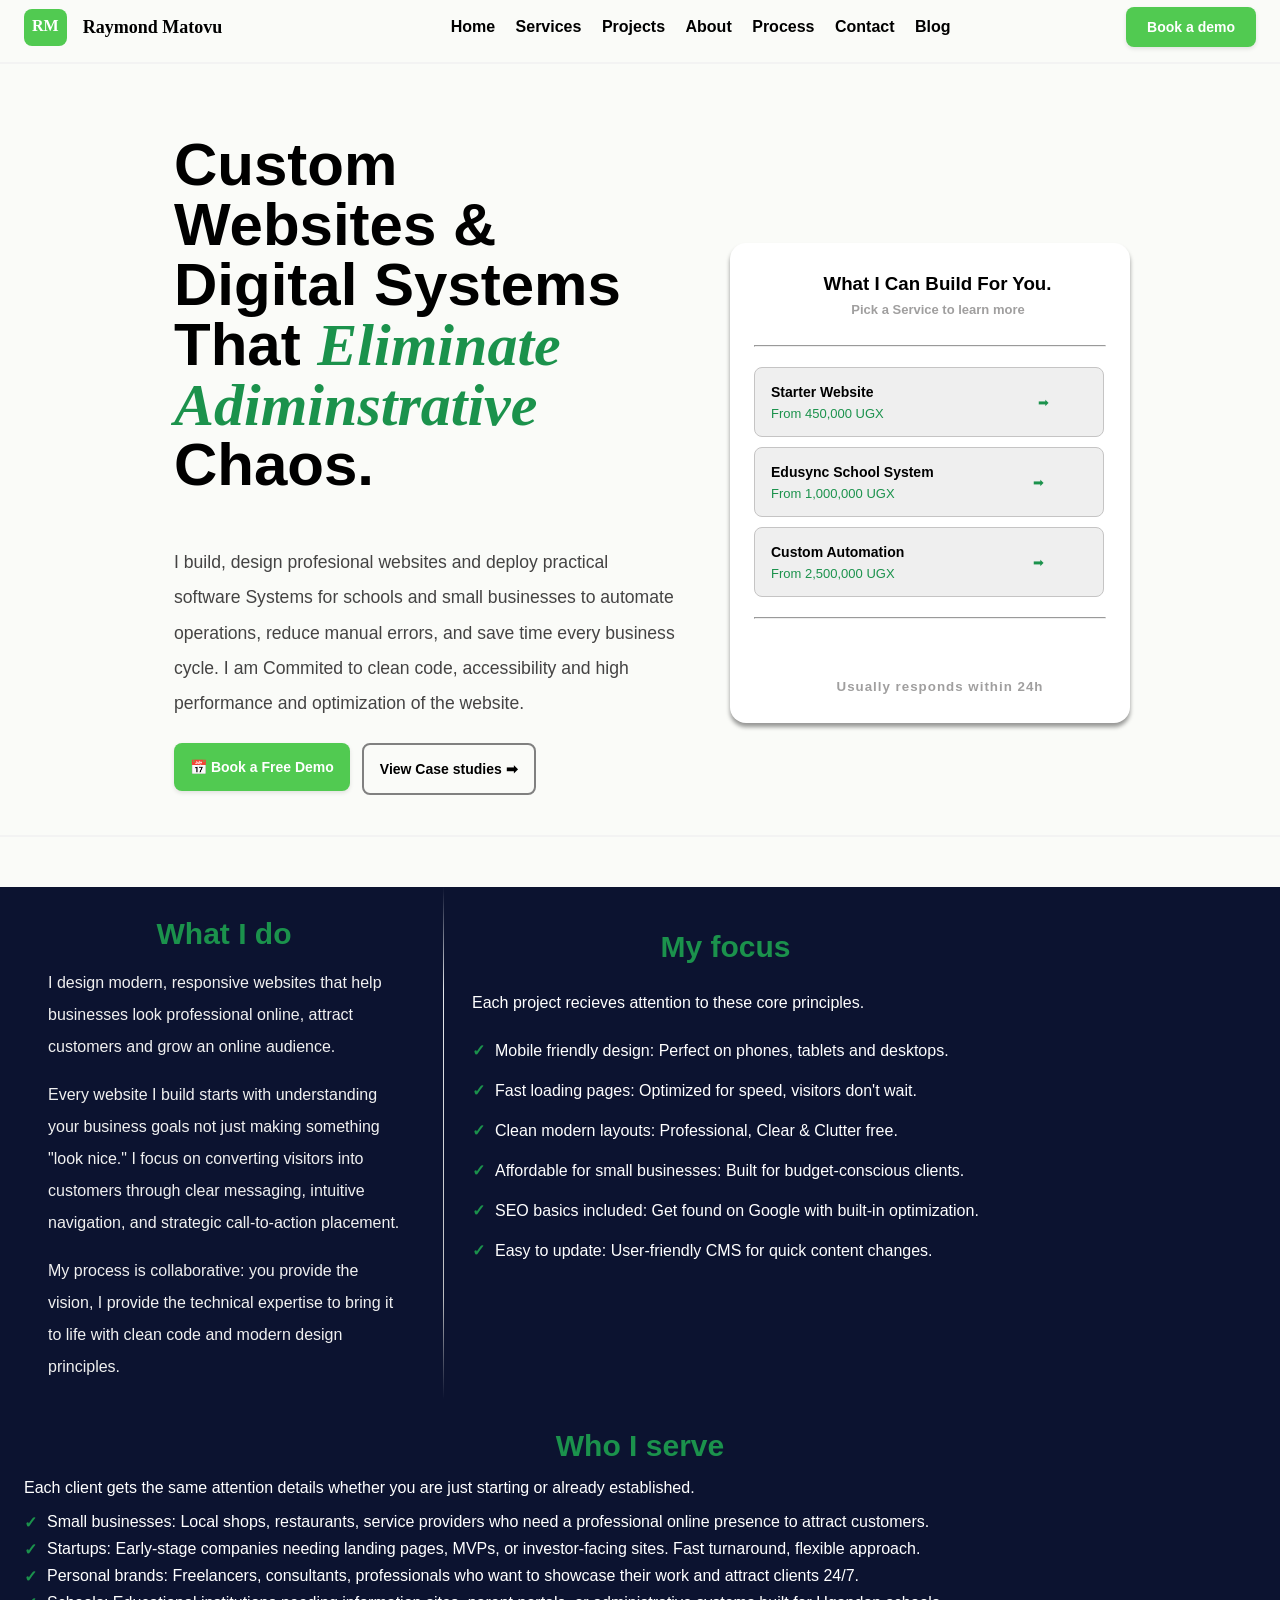
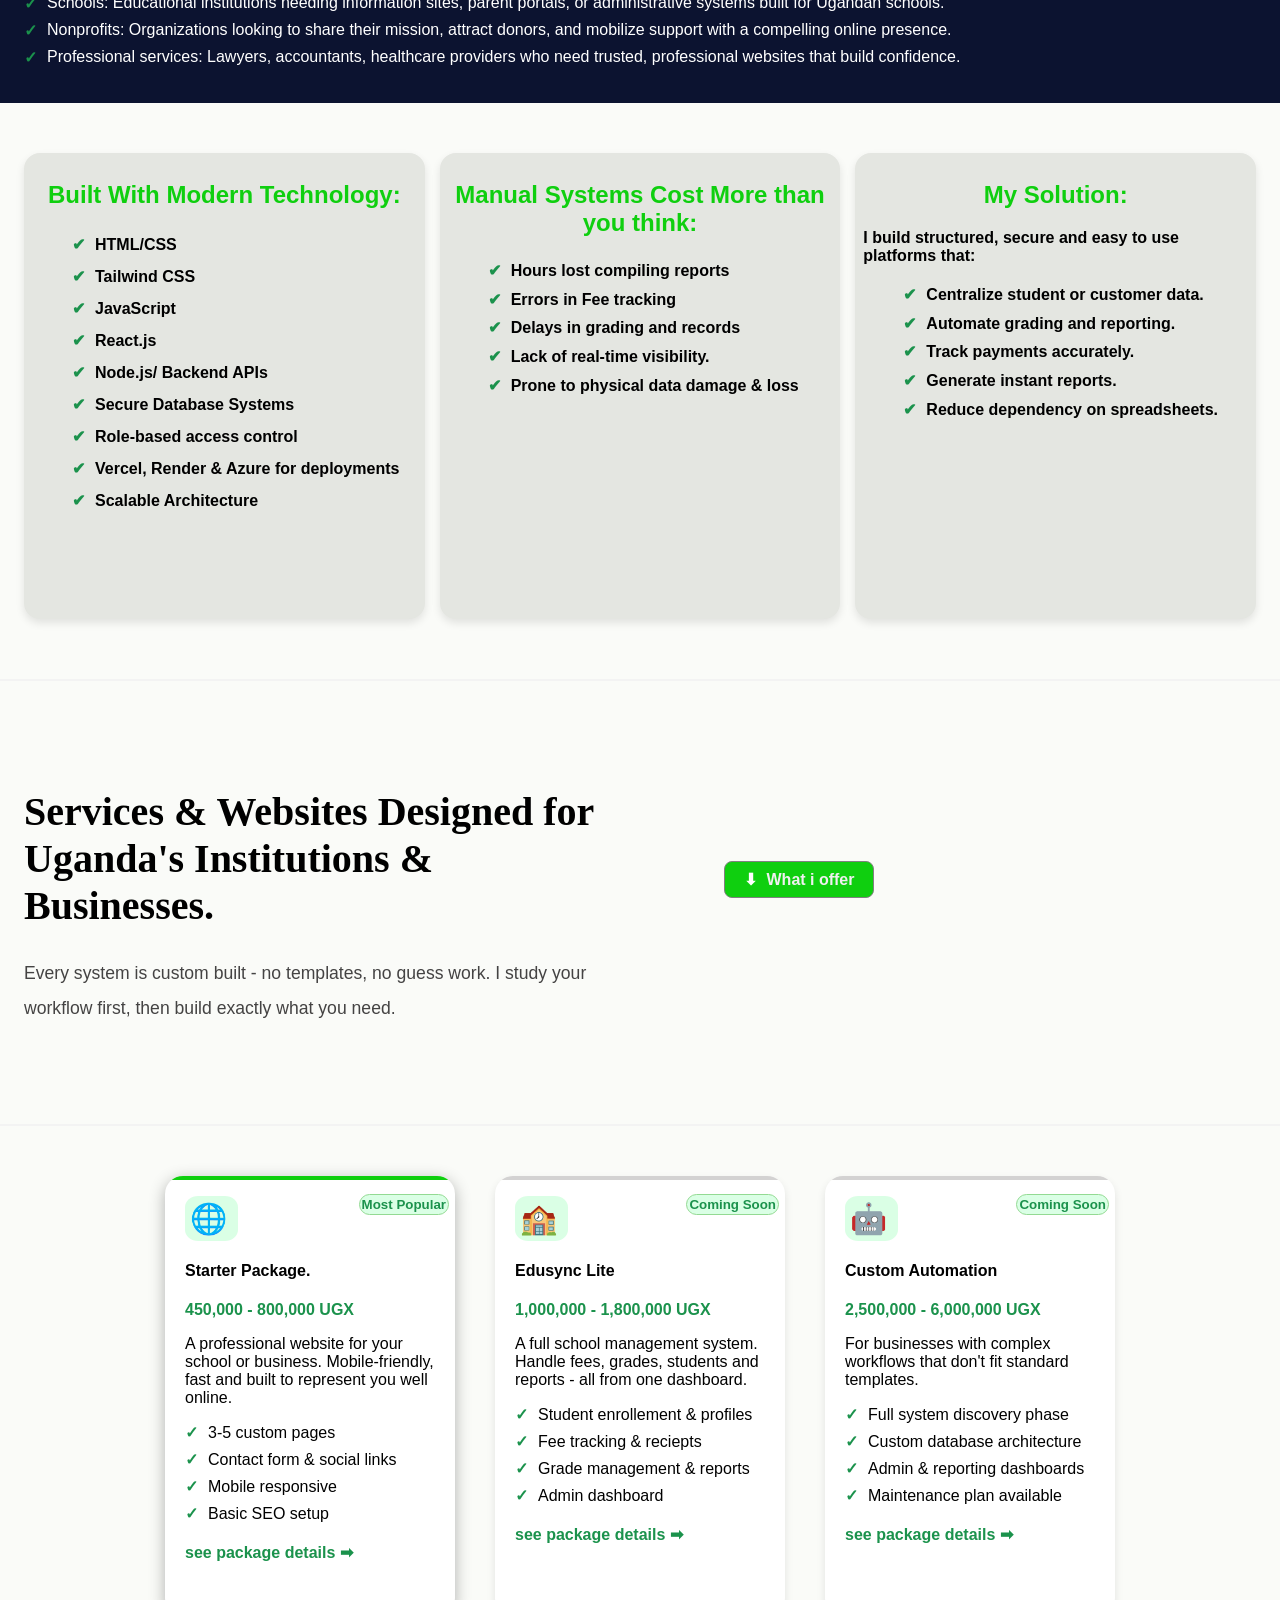
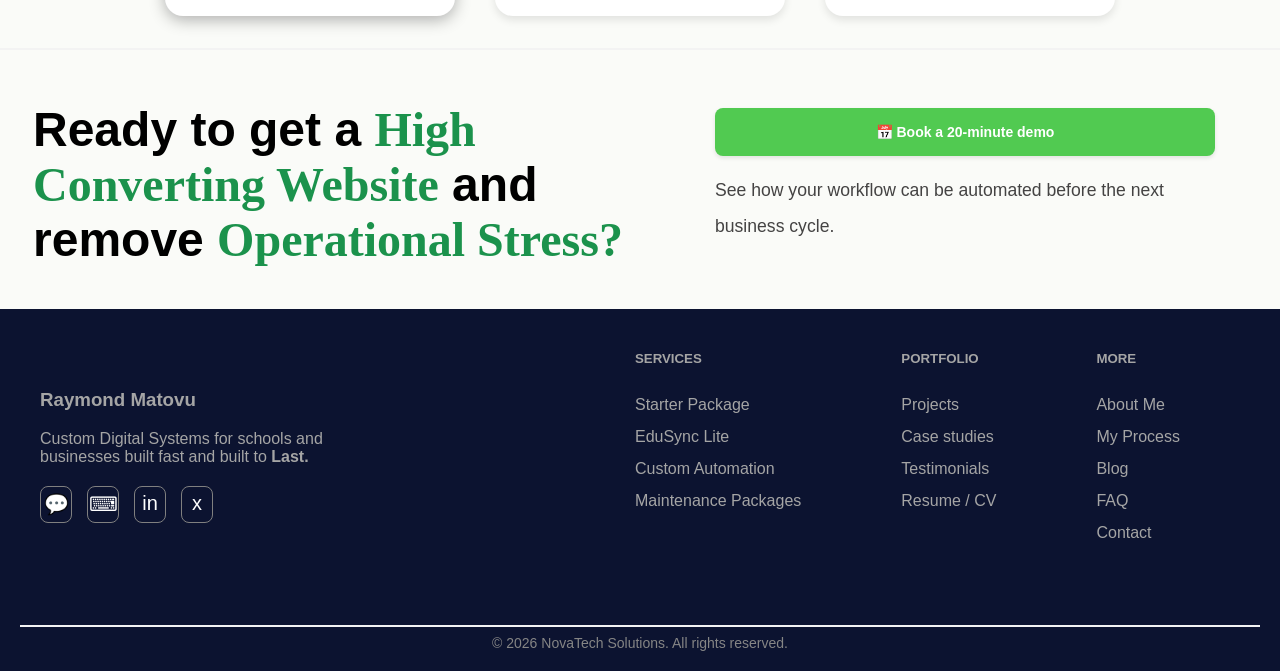
==== commit 075adb01: "add css styles to major information, long term goal, etc" ====
--- a/index.html
+++ b/index.html
@@ -150,7 +150,7 @@
               <p class="p">
                 I design modern, responsive websites
                 that help businesses look professional 
-                online, attract customers and grow.
+                online, attract customers and grow an online audience.
               </p>
               <p class="p">
                 Every website I build starts with understanding your business goals not just making something "look nice."
@@ -203,12 +203,14 @@
             <h2>Built With Modern Technology:</h2>
             <ul class="stack-list">
               <li>HTML/CSS</li>
+              <li>Tailwind CSS</li>
               <div class="not">
                 <li>JavaScript</li>
                 <li>React.js</li>
                 <li>Node.js/ Backend APIs</li>
                 <li>Secure Database Systems</li>
                 <li>Role-based access control</li>
+                <li>Vercel, Render & Azure for deployments</li>
                 <li>Scalable Architecture</li>
               </div>
             </ul>
--- a/css/main.css
+++ b/css/main.css
@@ -367,7 +367,7 @@
   padding: 8px;
   justify-content: center;
   border-radius: 16px;
-  height: 400px;
+  height: 450px;
   background-color: #e4e6e1;
   box-shadow: 0 4px 8px rgba(0, 0, 0, 0.1);
   transition: all 0.3s ease;
--- a/css/mediaq.css
+++ b/css/mediaq.css
@@ -216,7 +216,7 @@
   .footer-links {
     display: flex;
     gap: 80px;
-    max-width: 600px;
+    max-width: auto;
     margin-right: 60px;
   }
   .footer-list {
@@ -224,9 +224,103 @@
     padding: 0;
     line-height: 1.5;
   }
+
+  .serv {
+    margin-left: 2%;
+    padding: 0 1.5rem;
+    gap: 0;
+    display: grid;
+    justify-content: center;
+    text-align: center;
+  }
+
+  .serv2 {
+    margin-top: 20px;
+    font-size: 1.1rem;
+    color: rgb(68, 67, 67);
+    padding: 0;
+    line-height: 1.5;
+    margin-left: 0;
+  }
+
+  .service-container {
+    display: grid;
+    justify-content: center;
+    align-items: center;
+    padding: 0 1.5rem;
+    gap: 20px;
+    margin-top: 40px;
+    margin-bottom: 40px;
+    background-color: #fafbf8;
+  }
+
+  .service-card1 {
+    border: rgb(119, 199, 102) solid 2px;
+    box-shadow: 0 6px 12px, rgba(0, 0, 0, 0.3);
+    border-radius: 16px;
+    background-color: rgb(255, 255, 255);
+    padding: 20px;
+    position: relative;
+    height: 700px;
+    width: 350px;
+    margin-top: 2rem;
+    box-shadow: 0 4px 8px rgba(0, 0, 0, 0.4);
+  }
+
+  .service-card2 {
+    border: rgb(192, 192, 192) solid 1px;
+    position: relative;
+    box-shadow: 0 6px 12px rgba(0, 0, 0, 0.2);
+    border-radius: 16px;
+    background-color: rgb(255, 255, 255);
+    padding: 20px;
+    height: 700px;
+    width: 350px;
+    margin-top: 2rem;
+  }
+
+  .service-card3 {
+    margin-top: 2rem;
+    position: relative;
+    border: rgb(192, 192, 192) solid 1px;
+    box-shadow: 0 6px 12px rgba(0, 0, 0, 0.2);
+    border-radius: 16px;
+    background-color: rgb(255, 255, 255);
+    padding: 20px;
+    height: 700px;
+    width: 350px;
+  }
+  
+  
+  #payment {
+    display: grid;
+    justify-content: ceter;
+    align-items: center;
+    padding: 0 1.5rem;
+    line-height: 2;
+    margin-top: 30px;
+    margin-bottom: 30px;
+    border-radius: 16px;
+    background-color: rgb(255, 233, 193);
+    height: auto;
+    width: 350px;
+    margin-left: 1rem;
+    gap: 0;
+    border: rgb(255, 170, 131) solid 1px;
+  }
+  .icon {
+    font-size: 50px;
+    margin-bottom: 15px;
+    margin-left: 20%;
+    max-width: auto;
+    padding: 5px;
+    border-radius: 25%;
+    text-align: center;
+  }
+
 }
 
-@media  screen and ((min-width: 480px) and (max-width: 600px)) {
+@media  screen and ((min-width: 481px) and (max-width: 600px)) {
  
 
   .body {
@@ -492,6 +586,7 @@
     height: auto;
     margin-left: 0;
     margin-bottom: 0;
+    margin-right: 0;
   }
 
   .footer-container {
@@ -506,9 +601,11 @@
 
   .footer-links {
     display: flex;
-    gap: 70px;
-    max-width: 600px;
+    gap: 60px;
+    max-width: auto;
+    padding: 10px;
     margin-right: 60px;
+    margin-left: 0;
   }
   .footer-list {
     list-style: none;
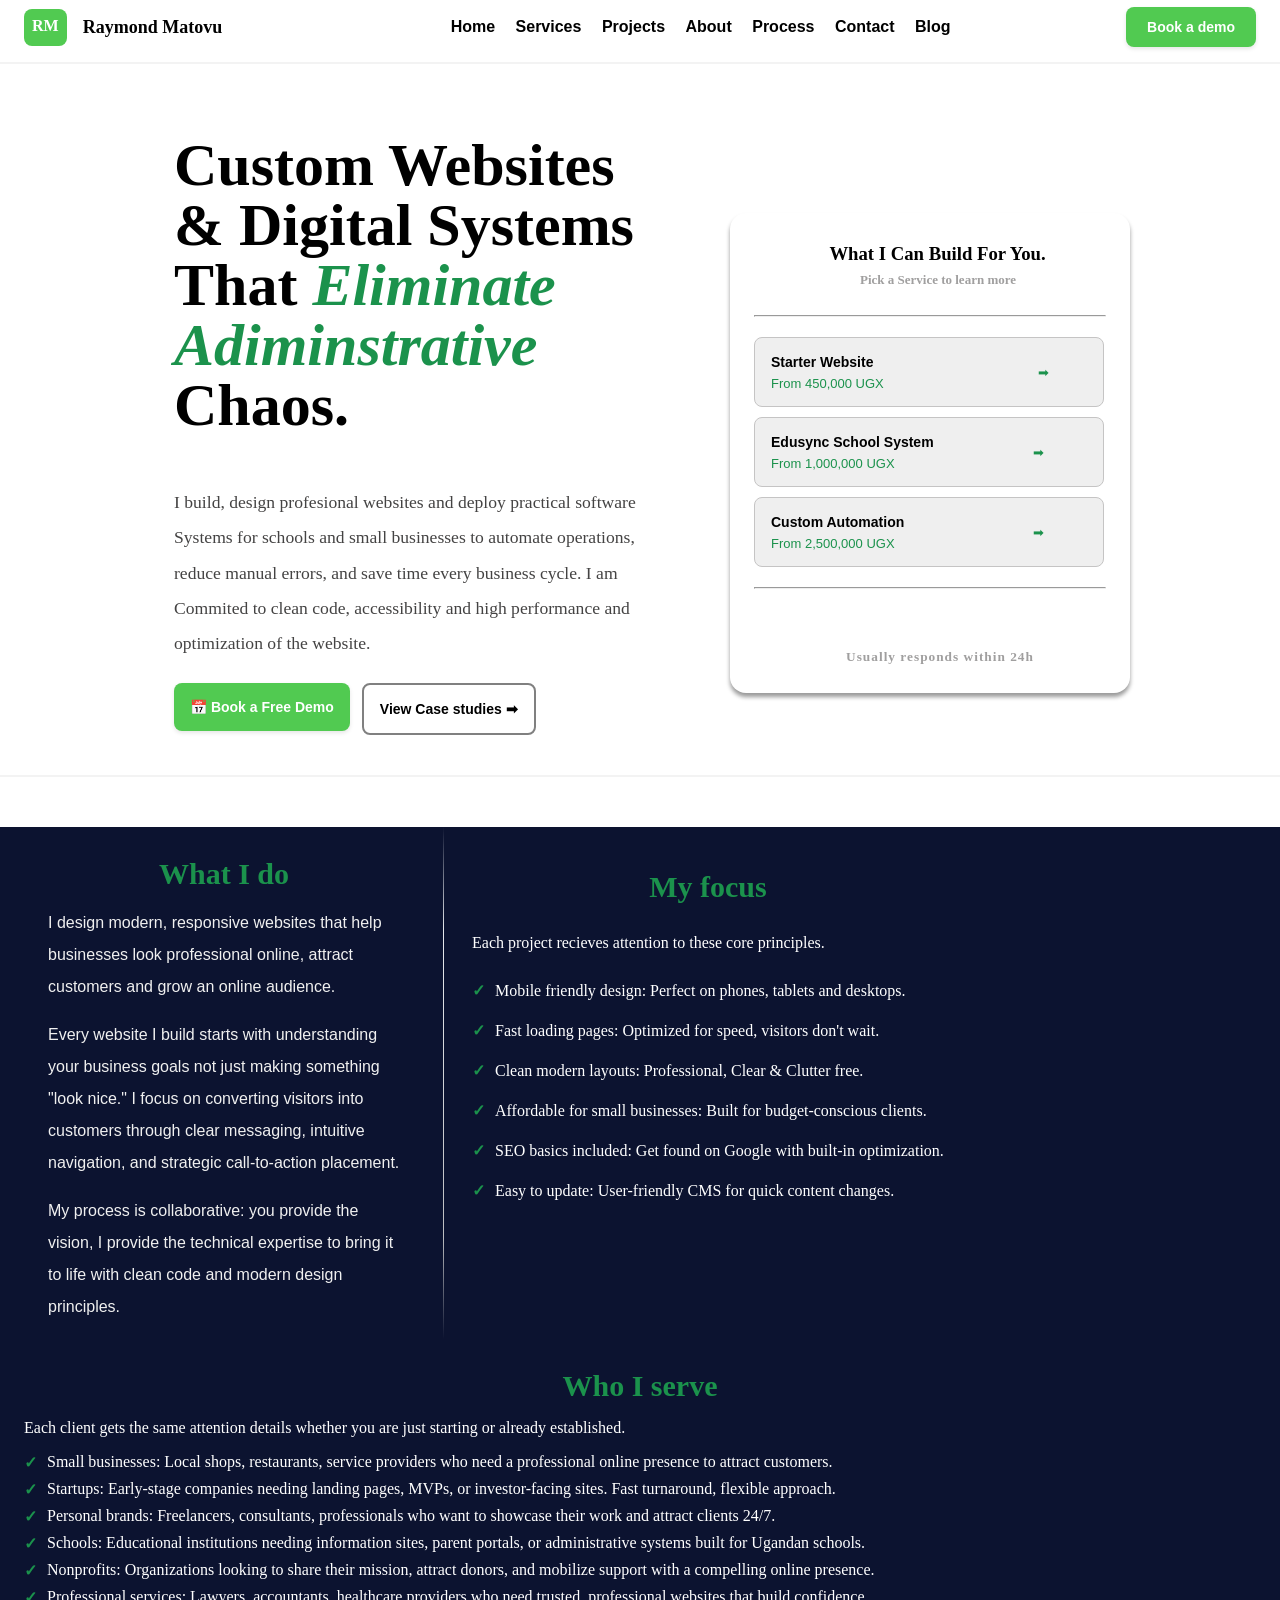
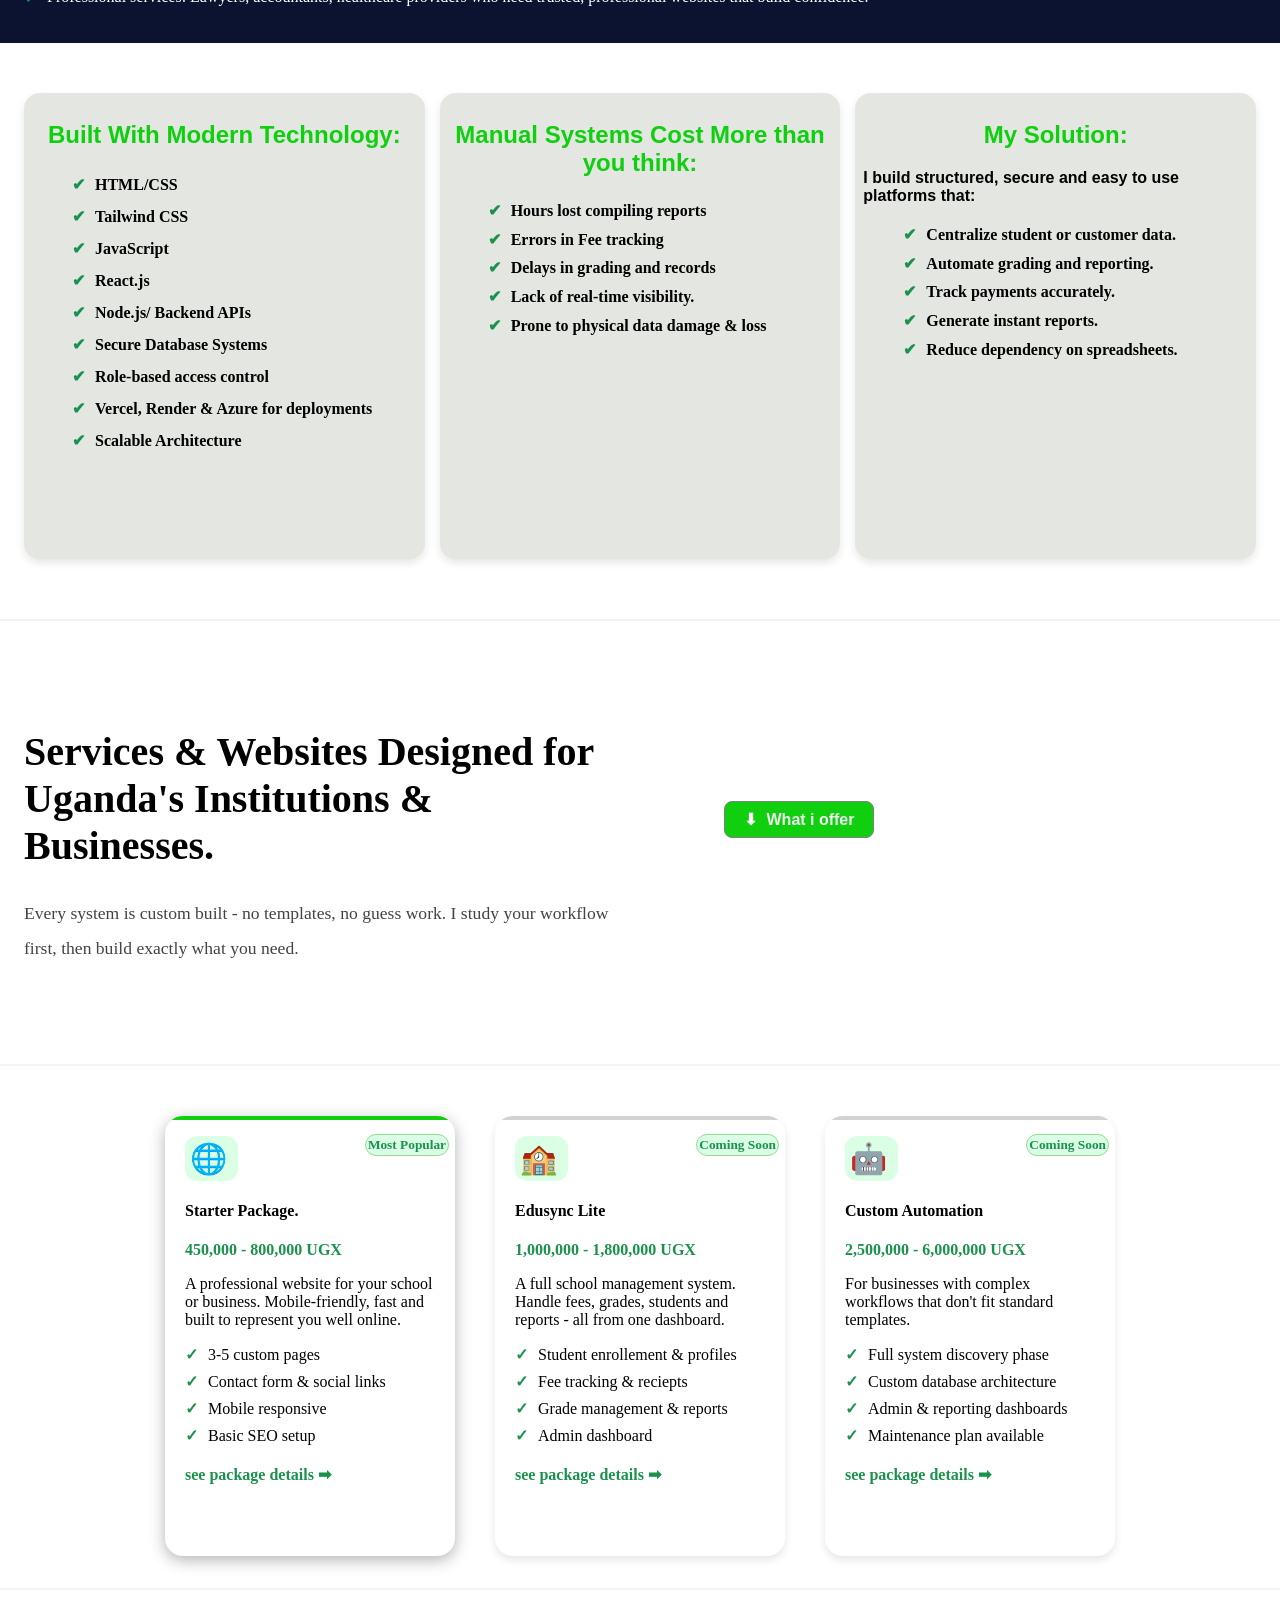
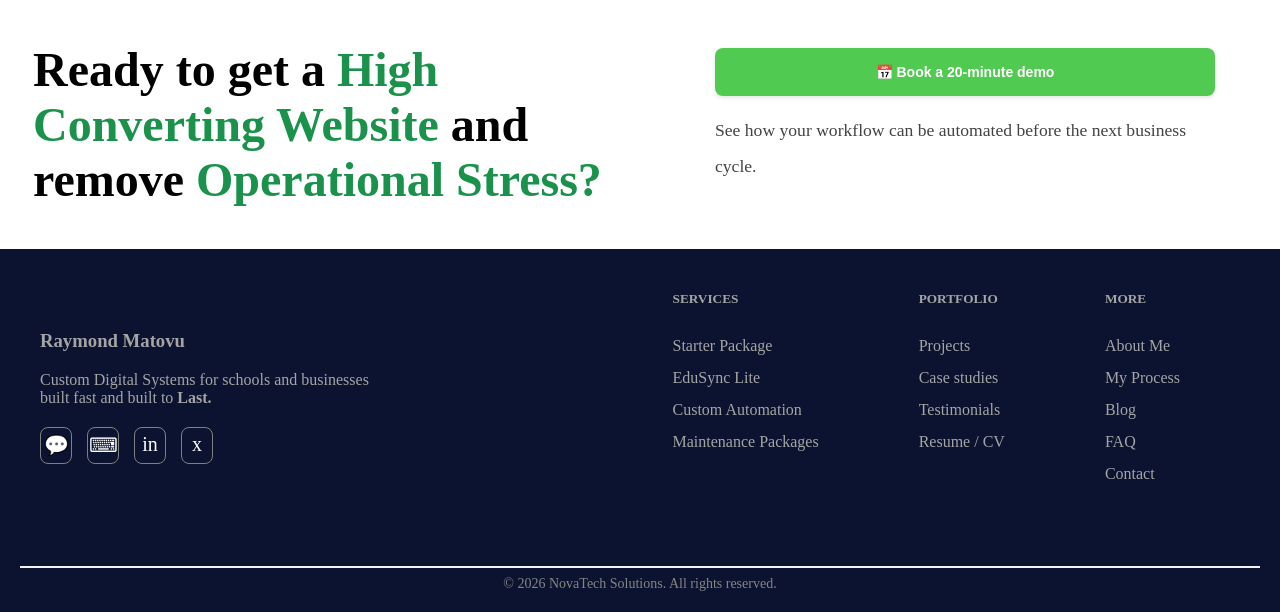
==== commit f7025066: "update footer responsiveness at 480px" ====
--- a/index.html
+++ b/index.html
@@ -9,7 +9,7 @@
     <link rel="stylesheet" href="css/root.css">
     <link rel="stylesheet" href="css/mediaq.css">
   </head>
-  <body class="body">
+  <body class="body-projects">
     <header>
       
       <nav id="navigation">
--- a/css/mediaq.css
+++ b/css/mediaq.css
@@ -4,7 +4,7 @@
     align-items: center;
     max-width: auto;
     margin-left: 0;
-    font-size: larger;
+    font-size: medium;
     margin-right: 0;
   }
 
@@ -215,14 +215,16 @@
 
   .footer-links {
     display: flex;
-    gap: 80px;
-    max-width: auto;
-    margin-right: 60px;
+    gap: 30px;
+    text-wrap: nowrap;
+    max-width: auto;
+    margin-right: 5rem;
+    margin-top: 2rem;
   }
   .footer-list {
     list-style: none;
     padding: 0;
-    line-height: 1.5;
+    line-height: 2;
   }
 
   .serv {
@@ -253,6 +255,88 @@
     margin-bottom: 40px;
     background-color: #fafbf8;
   }
+
+  .popular {
+    font-size: xx-small;
+    color: rgb(248, 248, 248);
+    font-weight: bolder;
+    margin-top: 10px;
+    border-radius: 45px;
+    padding: 6px;
+    max-width: 90px;
+    text-align: center;
+    text-wrap: nowrap;
+    font-size: smaller;
+    position: absolute;
+    top: -30px;
+    right: 35%;
+    border-color: rgb(119, 199, 102);
+    border: rgb(119, 199, 102) solid 1px;
+    background-color: rgb(111, 206, 90);
+  }
+
+  
+  .comingsoon {
+    font-size: 14px;
+    color: rgb(27, 146, 76);
+    font-weight: bold;
+    margin-top: 10px;
+    border-radius: 45px;
+    padding: 2px;
+    max-width: 100px;
+    text-align: center;
+    text-wrap: nowrap;
+    font-size: smaller;
+    position: absolute;
+    top: -24px;
+    right: 35%;
+    border-color: green;
+    border: rgb(147, 218, 147) solid 1px;
+    background-color: rgb(218, 255, 229);
+  }
+
+  .get1 {
+    justify-content: center;
+    font-weight: bold;
+    width: 200px;
+    height: 40px;
+    border-radius: 8px;
+    margin-left: 75px;
+    margin-top: 100px;
+    background-color: transparent;
+    border: 2px solid;
+    border-color: gray;
+  }
+
+  .get2 {
+    justify-content: center;
+    font-weight: bold;
+    color: white;
+    width: 200px;
+    height: 40px;
+    border-radius: 8px;
+    margin-left: 75px;
+    margin-top: 130px;
+    border: gray solid 1px;
+    background-color: rgb(81, 202, 81);
+    transition: all 0.3s ease;
+    box-shadow: 0 4px 8px rgba(123, 250, 134, 0.5);
+  }
+
+  .get3 {
+    justify-content: center;
+    width: 200px;
+    height: 40px;
+    border-radius: 8px;
+    margin-left: 75px;
+    margin-top: 130px;
+    border: 2px solid;
+    color: black;
+    font-weight: bold;
+    border-color: gray;
+    background-color: transparent;
+  }
+
 
   .service-card1 {
     border: rgb(119, 199, 102) solid 2px;
@@ -318,6 +402,293 @@
     text-align: center;
   }
 
+  .story-container {
+    display: grid;
+    justify-content: center;
+    padding: 0 1.5rem;
+    gap: 90px;
+  }
+
+  .story-img {
+    border-radius: 16px;
+    border: rgb(255, 253, 253) solid 1px;
+    height: 600px;
+    margin-top: 20px;
+    background-color: #fcfcfc;
+    box-shadow: 0 4px 8px rgba(0, 0, 0, 0.2);
+  }
+
+  .story-img img {
+    width: 100%;
+    height: 60%;
+  }
+
+  .about-button {
+    height: auto;
+    width: 250px;
+    margin-left: 15%;
+    padding-top: 10px;
+    padding-bottom: 10px;
+    color: white;
+    font-weight: bold;
+    font-size: medium;
+    background-color: rgb(79, 216, 79);
+    border-radius: 8px;
+    border: rgb(79, 216, 79) solid 1px;
+    box-shadow: 0 4px 8px rgba(0, 0, 0, 0.2);
+    transition: 0;
+  }
+
+  .story-span {
+    margin-left: 40%;
+    color: green;
+    font-weight: bold;
+    font-family: 'Times New Roman', Times, serif;
+  }
+
+  .category {
+    display: grid;
+    justify-content: center;
+    gap: 40px;
+    padding: 0 1.5rem;
+    margin-top: 3rem;
+    margin-bottom: 4rem;
+  }
+
+  .category1 {
+    position: relative;
+    font-family: sans-serif;
+    font-weight: 400;
+    text-align: left;
+    max-width: 700px;
+    height: 500px;
+    line-height: 2;
+    border-radius: 16px;
+    padding: 15px;
+    box-shadow: 0 4px 8px rgba(0, 0, 0, 0.2);
+  }
+
+  
+.category1::after {
+    content: '';
+    position: absolute;
+    right: 0;
+    top: 0;
+    bottom: 0;
+    height: 0;
+    width: 0;
+  }
+
+  .category2 {
+    border-radius: 16px;
+    padding: 15px;
+    height: 650px;
+    line-height: 2;
+    font-family: sans-serif;
+    box-shadow: 0 4px 8px rgba(0, 0, 0, 0.2);
+  }
+
+  .foundation-list {
+    list-style: none;
+    display: flex;
+    flex-wrap: wrap;
+    flex-direction: row;
+    gap: 8px;
+  }
+  /* Project section */
+
+  .add-section {
+    display: flex;
+    flex-wrap: wrap;
+    justify-content: center;
+    align-items: center;
+    padding: 0 1.5rem;
+    margin-top: 20%;
+    margin-bottom: 40%;
+    margin-left: 10px;
+    max-width: auto;
+  }
+
+  .inner-conts {
+    border-radius: 10px;
+    border: gray solid 1px;
+    border-style: dashed;
+    padding-left: 40px;
+    padding-right: 40px;
+    padding-bottom: 80px;
+    padding-top: 80px;
+    text-align: center;
+    background-color: rgb(236, 236, 236);
+  }
+
+  /* Design process styles */
+
+  #process-phase {
+    display: grid;
+    justify-content: center;
+    padding: 0 1.5rem;
+    margin-top: 3rem;
+    gap: 10px;
+  }
+
+  #phase-number1 {
+    font-family: 'Times New Roman', Times, serif;
+    font-weight: bold;
+    font-size: 17px;
+    color: white;
+    background-color: rgba(44, 190, 44, 0.8);
+    align-items: center;
+    margin-left: 40%;
+    text-align: center;
+    border: rgb(88, 185, 88) solid 1px;
+    height: 70px;
+    width: 70px;
+    border-radius: 60px;
+  }
+
+  #phase-number2 {
+    font-family: 'Times New Roman', Times, serif;
+    font-weight: bold;
+    font-size: 17px;
+    color: white;
+    background-color: rgba(44, 190, 44, 0.8);
+    align-items: center;
+    margin-left: 40%;
+    text-align: center;
+    border: rgb(88, 185, 88) solid 1px;
+    height: 70px;
+    width: 70px;
+    border-radius: 60px;
+  }
+
+  
+  #phase-number3 {
+    font-family: 'Times New Roman', Times, serif;
+    font-weight: bold;
+    font-size: 17px;
+    color: white;
+    background-color: rgba(44, 190, 44, 0.8);
+    align-items: center;
+    margin-left: 40%;
+    text-align: center;
+    border: rgb(88, 185, 88) solid 1px;
+    height: 70px;
+    width: 70px;
+    border-radius: 60px;
+  }
+
+  .phase1::after {content: '';}
+  .phase2::after {content: '';}
+  .phase3::after {content: '';}
+  .ongoing-text {line-height: 1.5;}
+  .ongoing-button {
+    margin-top: 5%;
+    margin-left: 15%;
+  }
+  .ongoing-plan {
+    padding: 2rem;
+    display: flex;
+    flex-wrap: wrap;
+    justify-content: center;
+    text-align: left;
+    border: lightblue solid 1px;
+    border-radius: 12px;
+    background-color: rgb(221, 246, 255);
+    gap: 6rem;
+  }
+
+  /* Form styles for contact.html */
+
+  #form-container {
+    display: grid;
+    justify-content: center;
+    padding: 0;
+    gap: 40px;
+    margin-bottom: 4rem;
+  }
+
+  .form-card1 {
+    border: rgb(196, 196, 196) solid 1px;
+    background-color: rgb(255, 255, 255);
+    border-radius: 16px;
+    padding: 0 1.5rem;
+    padding-left: 2rem;
+    box-shadow: 0 4px 8px rgba(0, 0, 0, 0.2);
+    width: 350px;
+    margin-left: 20px;
+  }
+
+  
+  .form-input {
+    padding-left: 1rem;
+    padding-bottom: 0.5rem;
+    padding-top: 0.5rem;
+    border: solid 1px;
+    border-radius: 8px;
+    width: 150px;
+  }
+
+  #help {
+    padding: 0;
+    margin-top: 4rem;
+    margin-bottom: 4rem;
+    font-weight: 1.5rem;
+    font-family:'Times New Roman', Times, serif;
+  }
+
+  #help h2 {
+    text-align: center;
+    font-size: 2.2rem;
+    font-weight: 1.5rem;
+    font-family:'Times New Roman', Times, serif;
+  }
+
+  .help h3 {
+    margin-left: 0;
+    text-align: left;
+  }
+
+  .help {
+    display: grid;
+    text-align: left;
+    justify-content: center;
+    gap: 2rem;
+    padding: 0;
+  }
+
+  .help-list {
+    list-style: none;
+    margin-left: 0;
+    text-wrap: nowrap;
+    text-align: left;
+    line-height: 2;
+    font-family: 'Times New Roman', Times, serif;
+  }
+
+  .help-list li::before {
+    content: '✔';
+    font-weight: bold;
+    color: green;
+    margin-right: 20px;
+  }
+
+  .design::after {
+    content: '';
+    right: 0;
+    top: 0;
+    bottom: 0;
+    height: 0;
+    width: 0;
+  }
+  .strategy::after {
+    content: '';
+    right: 0;
+    top: 0;
+    bottom: 0;
+    height: 0;
+    width: 0;
+  }
+
 }
 
 @media  screen and ((min-width: 481px) and (max-width: 600px)) {
@@ -621,3 +992,7 @@
   }
   
 }
+
+@media screen and (max-width: 700px) {
+
+}
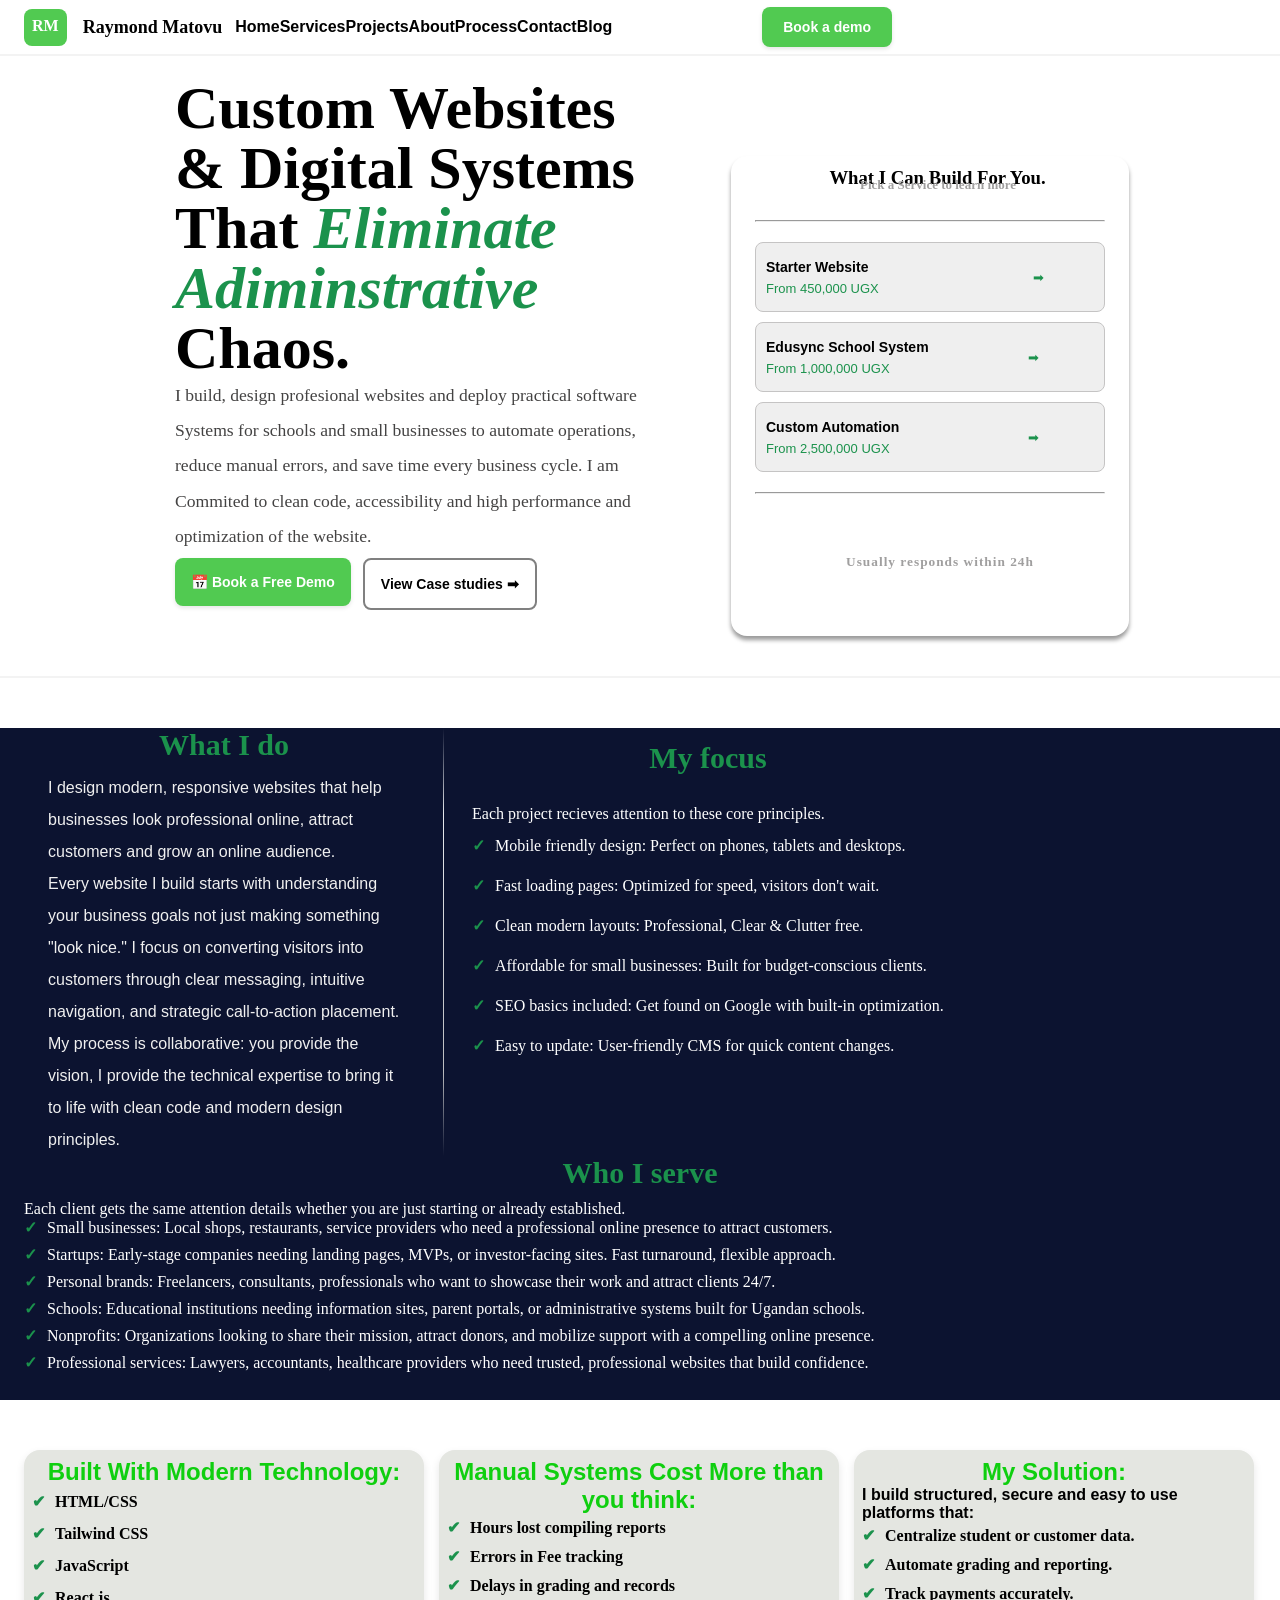
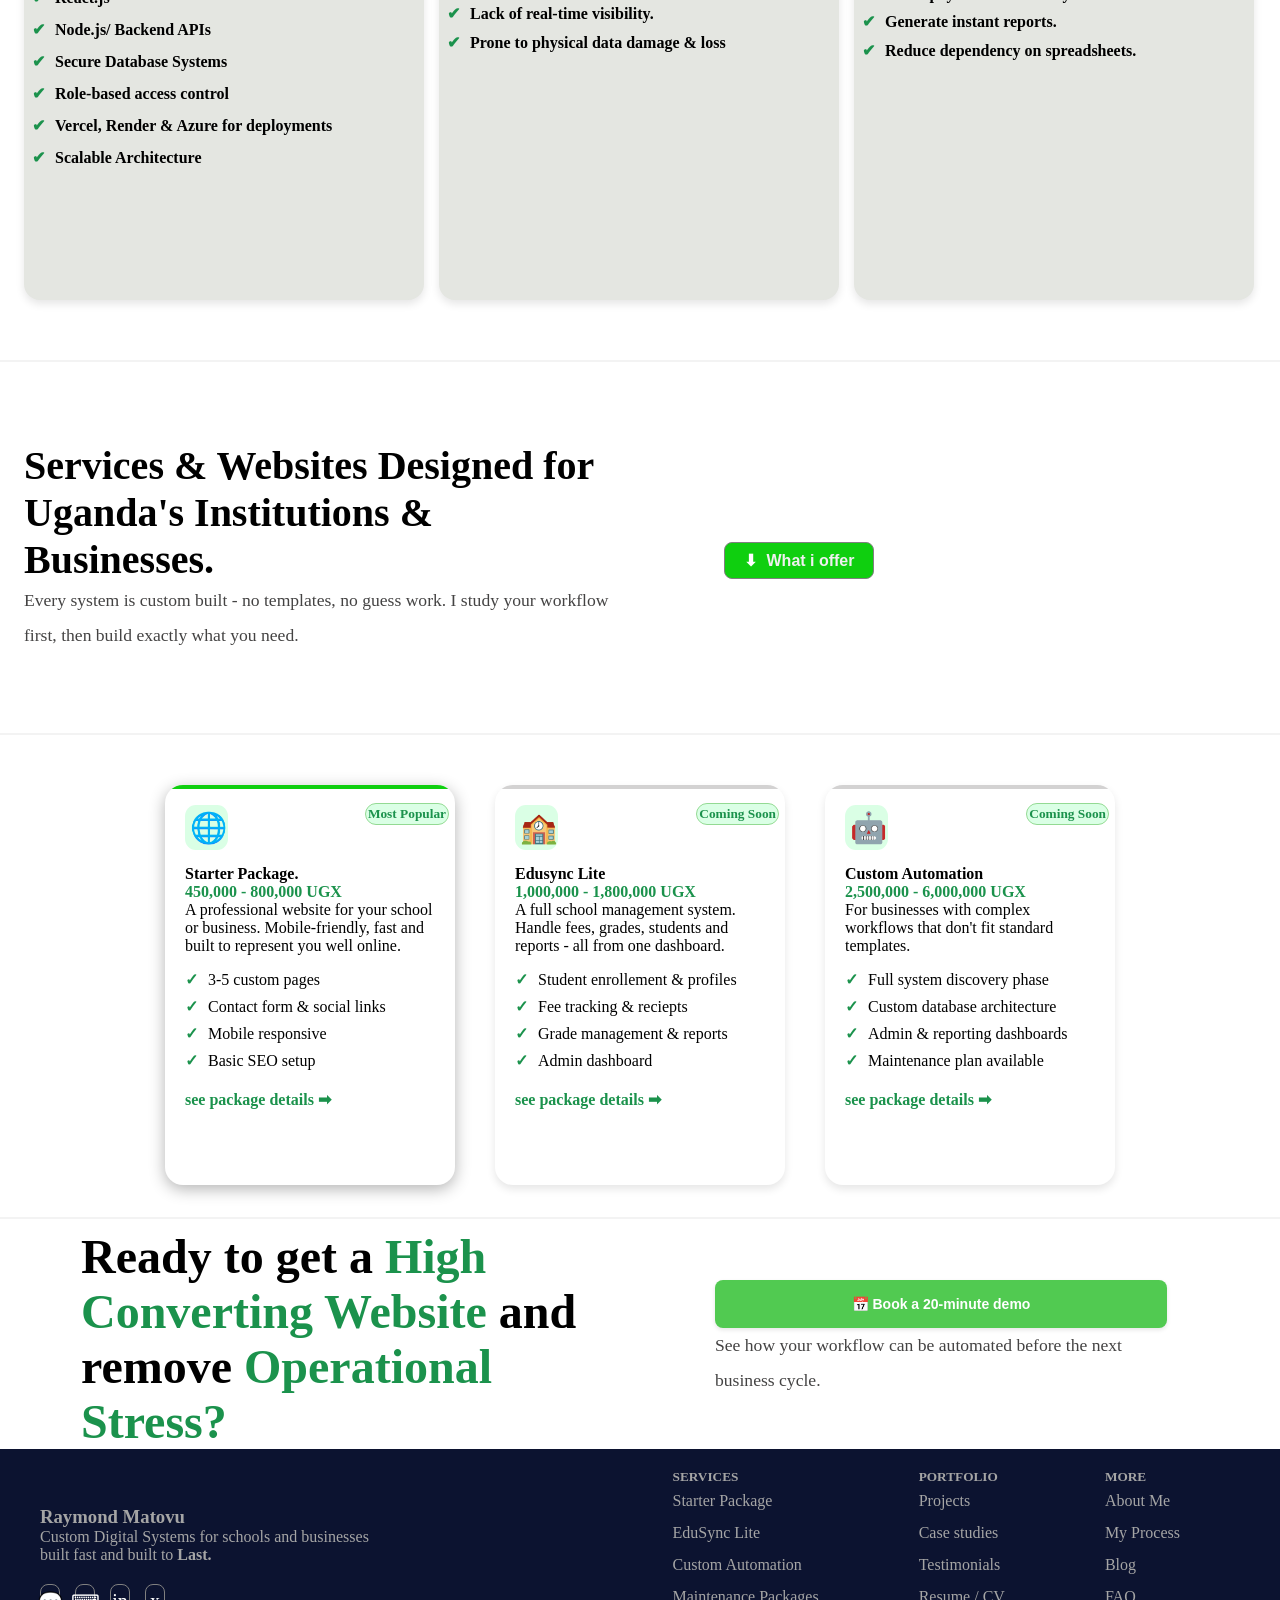
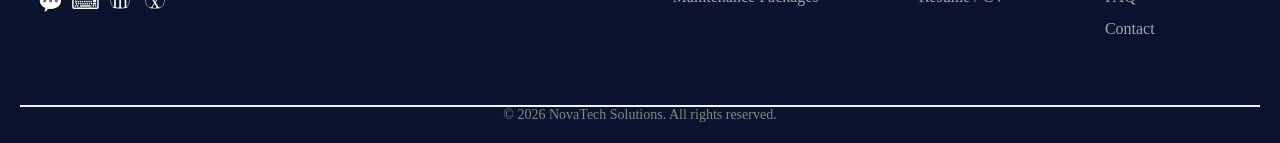
==== commit 9db21bd6: "add the mobile menu feature and style it" ====
--- a/index.html
+++ b/index.html
@@ -14,19 +14,23 @@
       
       <nav id="navigation">
        <div id="navbar">
-        <a href="index.html" class="logo-anchor">
+        <div class="logo-div">
+          <a href="index.html" class="logo-anchor">
           <div id="logo">RM</div>
           <div id="logo" class="logo_name">Raymond Matovu</div>
-        </a>
-         <ul id="list">
-        <li class="list-hover"><a href="index.html" class="link">Home</a></li>
-        <li class="list-hover"><a href="pages/webservices.html" class="link">Services</a></li>
-        <li class="list-hover"><a href="pages/projects.html" class="link">Projects</a></li>
-        <li class="list-hover"><a href="pages/about.html" class="link">About</a></li>
-        <li class="list-hover"><a href="pages/design.html" class="link">Process</a></li>
-        <li class="list-hover"><a href="pages/contact.html" class="link">Contact</a></li>
-        <li class="list-hover"><a href="pages/blog.html" class="link">Blog</a></li>
-      </ul>
+          </a>
+        </div>
+         <div class="list-div">
+          <ul id="list">
+            <li class="list-hover"><a href="index.html" class="link">Home</a></li>
+            <li class="list-hover"><a href="pages/webservices.html" class="link">Services</a></li>
+            <li class="list-hover"><a href="pages/projects.html" class="link">Projects</a></li>
+            <li class="list-hover"><a href="pages/about.html" class="link">About</a></li>
+            <li class="list-hover"><a href="pages/design.html" class="link">Process</a></li>
+            <li class="list-hover"><a href="pages/contact.html" class="link">Contact</a></li>
+            <li class="list-hover"><a href="pages/blog.html" class="link">Blog</a></li>
+          </ul>
+         </div>
         <div>
           <a href="pages/contact.html" class="link"><button class="demo">Book a demo</button></a>
           <button class="hamburger" onclick="toggleMobile()" aria-label="Menu">
@@ -36,15 +40,15 @@
        </div>
       </nav>
       <div class="mobile-menu" id="mobileMenu">
-        <a href="index.html" onclick="navigate('home');toggleMobile()">Home</a>
-        <a href="pages/webservices.html" onclick="navigate('services');toggleMobile()">Services & Pricing</a>
-        <a href="pages/projects.html" onclick="navigate('projects');toggleMobile()">Projects</a>
-        <a href="pages/about.html" onclick="navigate('about');toggleMobile()">About Me</a>
-        <a href="pages/design.html" onclick="navigate('design');toggleMobile()">My Process</a>
-        <a href="pages/case_studies.html" onclick="navigate('case');toggleMobile()">Case Studies</a>
-        <a href="pages/blog.html" onclick="navigate('blog');toggleMobile()">Blog</a>
-        <a href="pages/faq.html" onclick="navigate('faq');toggleMobile()">FAQ</a>
-        <a href="pages/contact.html" onclick="navigate('contact');toggleMobile()">Contact</a>
+        <a href="index.html" onclick="toggleMobile()">Home</a>
+        <a href="pages/webservices.html" onclick="toggleMobile()">Services & Pricing</a>
+        <a href="pages/projects.html" onclick="toggleMobile()">Projects</a>
+        <a href="pages/about.html" onclick="toggleMobile()">About Me</a>
+        <a href="pages/design.html" onclick="toggleMobile()">My Process</a>
+        <a href="pages/case_studies.html" onclick="toggleMobile()">Case Studies</a>
+        <a href="pages/blog.html" onclick="toggleMobile()">Blog</a>
+        <a href="pages/faq.html" onclick="toggleMobile()">FAQ</a>
+        <a href="pages/contact.html" onclick="toggleMobile()">Contact</a>
       </div>
     </header>
 
@@ -435,6 +439,11 @@
         </div>
         </div>
       </footer>
-      <script src="JavaScript/main.js"></script>
+
+      <script>
+        function toggleMobile() {
+          document.getElementById('mobileMenu').classList.toggle('open');
+        }
+      </script>
   </body>
 </html>
--- a/css/main.css
+++ b/css/main.css
@@ -38,6 +38,10 @@
   width: 100%;
   margin: 0 auto;
   text-decoration: none;
+}
+
+.list-div {
+  margin: 20 px;
 }
 
 .name {
@@ -359,6 +363,39 @@
 
 }
 
+.hamburger {
+  display: none; 
+  flex-direction: column; 
+  gap: 5px;
+  background: none; 
+  border: none;
+  cursor: pointer; 
+  padding: 6px;
+}
+.hamburger span { 
+  display: block;
+  width: 22px; 
+  height: 2px; 
+  background: #111815;
+  border-radius: 2px; 
+  transition: all 0.3s;
+}
+
+.mobile-menu {
+  display: none; 
+  top: 68px; 
+  left: 0; 
+  right: 0; 
+  bottom: 0;
+  background: #fafbf8; 
+  z-index: 199; 
+  padding: 2rem 1.5rem;
+  flex-direction: column; 
+  gap: 0;
+}
+.mobile-menu.open { display: flex; }
+
+
 .int-conts {
   margin-bottom: 40px;
 }
@@ -423,6 +460,7 @@
   border: none;
   border-radius: 8px;
   border-width: 18px;
+  margin-left: 150px;
   padding: 12px;
   padding-left: 21px;
   padding-right: 21px;
--- a/css/root.css
+++ b/css/root.css
@@ -39,38 +39,13 @@
 }
 
 
-.hamburger {
-  display: none; flex-direction: column; gap: 5px;
-  background: none; border: none; cursor: pointer; padding: 6px;
+* {
+  margin: 0;
+  padding: 0;
+  box-sizing: border-box;
 }
-.hamburger span { display: block; width: 22px; height: 2px; background: var(--text-primary); border-radius: 2px; transition: all 0.3s; }
 
-.mobile-menu {
-  display: none; 
-  position: fixed; 
-  top: 68px; 
-  left: 0; 
-  right: 0; 
-  bottom: 0;
-  background: var(--bg); 
-  z-index: 199; 
-  padding: 2rem 1.5rem;
-  flex-direction: column; 
-  gap: 0;
-}
-.mobile-menu.open { 
-  display: flex;
- }
-.mobile-menu a {
-  font-size: 1.25rem; 
-  font-weight: 700; 
-  font-family: var(--font-display);
-  color: var(--text-primary); 
-  text-decoration: none;
-  padding: 1rem 0;
-  border-bottom: 1px solid var(--border);
-  transition: color 0.18s;
-}
-.mobile-menu a:hover { 
-  color: var(--green); 
-}
+body {
+  overflow-x: hidden;
+  width: 100%;
+}
--- a/css/mediaq.css
+++ b/css/mediaq.css
@@ -2,16 +2,14 @@
 
   .body {
     align-items: center;
-    max-width: auto;
-    margin-left: 0;
-    font-size: medium;
+    margin-left: 0;
+    font-size: larger;
     margin-right: 0;
   }
 
   .body-projects {
-    max-width: auto;
-    margin-left: 0;
-    font-size: medium;
+    margin-left: 0;
+    font-size: small;
     margin-right: 0;
   }
 
@@ -29,13 +27,29 @@
 
   #logo {
     text-align: center;
-    padding: 9px;
-    padding-top: auto;
-    margin-left: 0;
-    height: 2rem;
+    margin-left: 0;
+  }
+
+  .hamburger {
+    display: flex;
+    margin-left: 140px;
+  }
+
+  .mobile-menu a {
+    border-bottom: gray solid 1px;
+    text-decoration: none;
+    color: black;
+    padding: 1rem;
+  }
+
+  .mobile-menu.open {
+    line-height: 2;
+    font-weight: bold;
+    font-size: 2rem;
   }
 
   .demo {
+    display: none;
     width: 80%;
     font-weight: bold;
     font-size: 14px;
@@ -62,6 +76,7 @@
     background-color: rgb(81, 202, 81);
     border-radius: 8px;
     border: none;
+    margin-left: 1.5rem;
     padding: 16px;
     transition: all 0;
     box-shadow: 0 2px 4px rgba(0, 0, 0, 0.1);
@@ -71,24 +86,29 @@
   .demo1:hover {
     transform: translateY(0);
     transition: all 0;
-    background-color: rgb(7, 107, 7);
-  }
-
-  
+  }
+
+  .logo-div {
+    margin-right: 0;
+  }
 
   .logo-anchor {
     display: flex;
+    text-wrap: nowrap;
     text-decoration: none;
     gap: 3px;
   }
   #logo.logo-name {
-    width: 80%;
-    font-size: small;
+    width: 100%;
+    font-size: 10px;
     text-wrap: nowrap;
   }
 
-  #list {display: none;}
-  .demo {margin-left: 100px;}
+  #list {
+    display: none;
+    margin: 0;
+  }
+  .demo {margin-left: 90px;}
 
   .intro-container {
     margin-left: 3px;
@@ -105,13 +125,14 @@
   .hd1 {font-size: 2.5rem;}
 
   .intro-container2 {
-    max-width: 330px;
+    max-width: 360px;
     height: 550px;
-    margin-left: 2.5rem;
+    margin-left: 2rem;
     padding: 1rem 1.5rem;
   }
 
   .intro-info {
+    width: 100%;
     display: grid;
     justify-content: center;
   }
@@ -122,20 +143,12 @@
     gap: 2rem;
   }
 
-  .stack1 {
-    max-width: 330px;
-    padding: 20px;
-    line-height: 2;
-    height: 550px;
-    background-color: #fdfdfd;
-    box-shadow: 0 8px 16px rgba(0, 0, 0, 0.4);
-  }
-
-  .card1 {height: 550px;}
-  .card1-pro {height: 550px;}
+  
+
+  .card1 {height: 550px; width: 360px;}
+  .card1-pro {height: 550px; width: 360px;}
 
   #what-i-do {
-    max-width: auto;
     text-align: center;
     margin-left: 0;
     padding-right: 0 1.5rem;
@@ -200,6 +213,7 @@
     color: rgb(165, 165, 165);
     height: auto;
     margin-left: 0;
+    margin-right: 0;
     margin-bottom: 0;
   }
 
@@ -207,15 +221,18 @@
     display: grid;
     justify-content: center;
     text-align: center;
-    margin-left: 4rem;
-  }
-
-  .footer-about {text-align: center; margin-left: 2.8rem;}
-  .footer-socials {margin-left: 5.5rem;}
+    margin-left: 3rem;
+  }
+
+  .footer-about {margin-left: 1rem;}
+  .footer-socials {
+    margin-left: 5rem; 
+    margin-top: 2rem;
+  }
 
   .footer-links {
     display: flex;
-    gap: 30px;
+    gap: 40px;
     text-wrap: nowrap;
     max-width: auto;
     margin-right: 5rem;
@@ -320,9 +337,14 @@
     border: gray solid 1px;
     background-color: rgb(81, 202, 81);
     transition: all 0.3s ease;
-    box-shadow: 0 4px 8px rgba(123, 250, 134, 0.5);
-  }
-
+    box-shadow: 0 4px 8px rgba(0, 0, 0, 0.2);
+  }
+
+  .get2:hover {
+    transform: translateY(0);
+    background-color: rgb(47, 124, 47);
+    transition: all 0s ease;
+  }
   .get3 {
     justify-content: center;
     width: 200px;
@@ -689,6 +711,71 @@
     width: 0;
   }
 
+  .form-but {
+    padding: 10px;
+    border: gray solid 1px;
+    border-radius: 8px;
+    width: 200px;
+    font-weight: bold;
+    letter-spacing: 1px;
+    color: white;
+    box-shadow: 0 4px 8px rgba(0, 0, 0, 0.2);
+    opacity: 0.9;
+    transition: all 0s ease;
+    background-color: rgb(49, 170, 49);
+  }
+
+  .form-but:hover {
+    transform: translateY(0);
+    transition: all 0s ease;
+    background-color: green;
+  }
+
+  /* Process design styles */
+
+  .on-button {
+    height: 3rem;
+    width: 200px;
+    border: rgb(113, 219, 113) solid 1px;
+    border-radius: 10px;
+    background-color: rgb(65, 175, 65);
+    color: white;
+    font-weight: bolder;
+    letter-spacing: 1px;
+    padding: 5px;
+    transition: all 0s ease;
+    box-shadow: 0 4px 8px rgba(0, 0, 0, 0.2);
+  }
+
+  .on-button:hover {
+    transform: translateY(0);
+    background-color: green;
+  }
+
+    /* About Me styles */
+
+      
+  .about-button {
+    height: auto;
+    width: 250px;
+    padding-top: 10px;
+    padding-bottom: 10px;
+    color: white;
+    font-weight: bold;
+    font-size: medium;
+    background-color: rgb(79, 216, 79);
+    border-radius: 8px;
+    border: rgb(79, 216, 79) solid 1px;
+    box-shadow: 0 4px 8px rgba(0, 0, 0, 0.2);
+    transition: 0s;
+  }
+
+  .about-button:hover {
+    transform: translateY(0);
+    transition: all 0s ease;
+    border-color: rgb(61, 170, 61);
+    background-color: rgb(60, 170, 60);
+  }
 }
 
 @media  screen and ((min-width: 481px) and (max-width: 600px)) {
@@ -871,7 +958,7 @@
   }
 
   .stack1 {
-    max-width: 450px;
+    max-width: 360px;
     padding: 20px;
     line-height: 2;
     height: 550px;
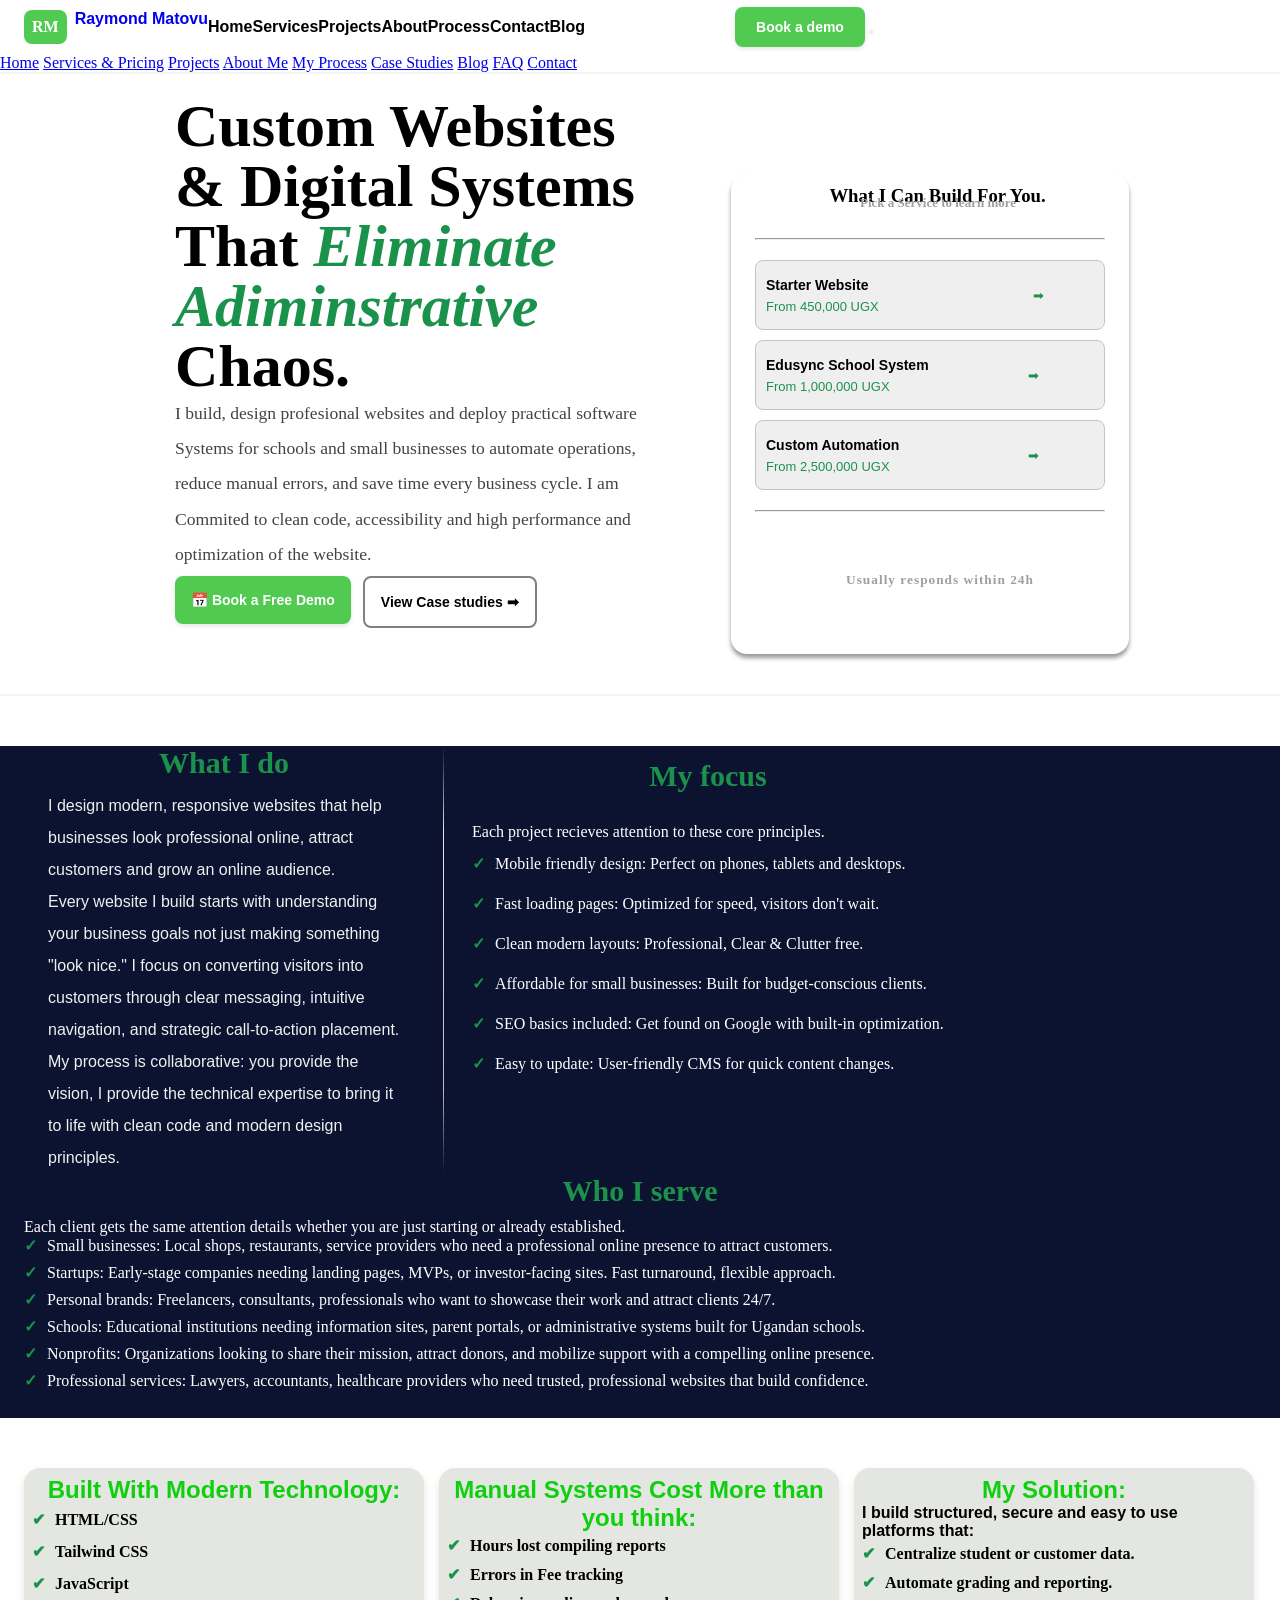
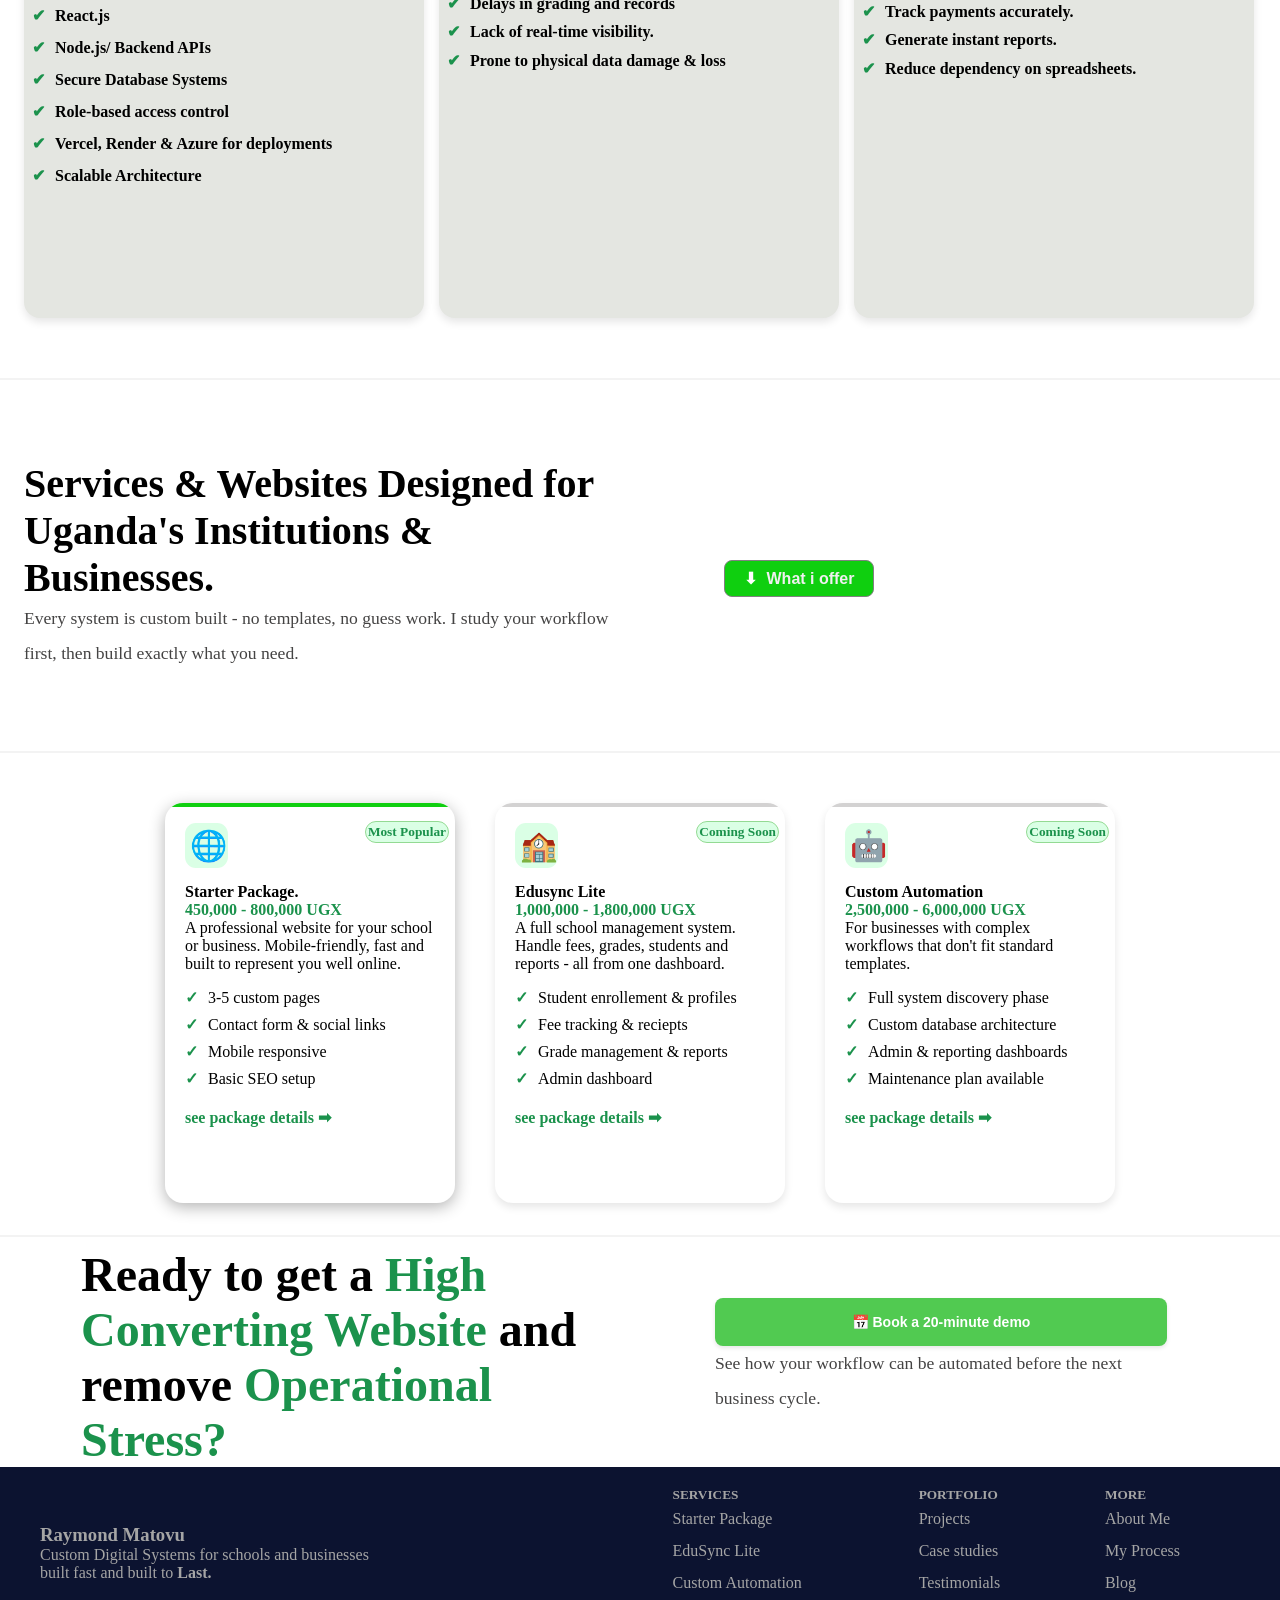
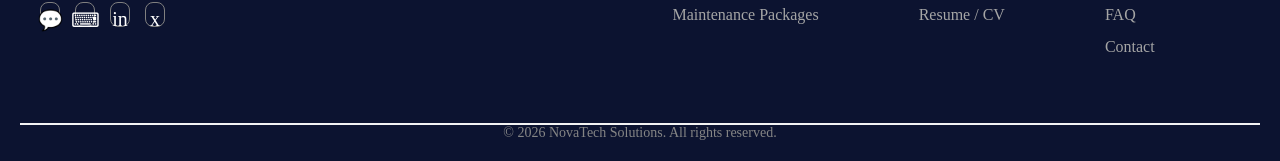
==== commit f7bb4b9b: "inintial commit today" ====
--- a/index.html
+++ b/index.html
@@ -17,7 +17,7 @@
         <div class="logo-div">
           <a href="index.html" class="logo-anchor">
           <div id="logo">RM</div>
-          <div id="logo" class="logo_name">Raymond Matovu</div>
+          <div  class="logo_name">Raymond Matovu</div>
           </a>
         </div>
          <div class="list-div">
--- a/css/main.css
+++ b/css/main.css
@@ -363,37 +363,6 @@
 
 }
 
-.hamburger {
-  display: none; 
-  flex-direction: column; 
-  gap: 5px;
-  background: none; 
-  border: none;
-  cursor: pointer; 
-  padding: 6px;
-}
-.hamburger span { 
-  display: block;
-  width: 22px; 
-  height: 2px; 
-  background: #111815;
-  border-radius: 2px; 
-  transition: all 0.3s;
-}
-
-.mobile-menu {
-  display: none; 
-  top: 68px; 
-  left: 0; 
-  right: 0; 
-  bottom: 0;
-  background: #fafbf8; 
-  z-index: 199; 
-  padding: 2rem 1.5rem;
-  flex-direction: column; 
-  gap: 0;
-}
-.mobile-menu.open { display: flex; }
 
 
 .int-conts {
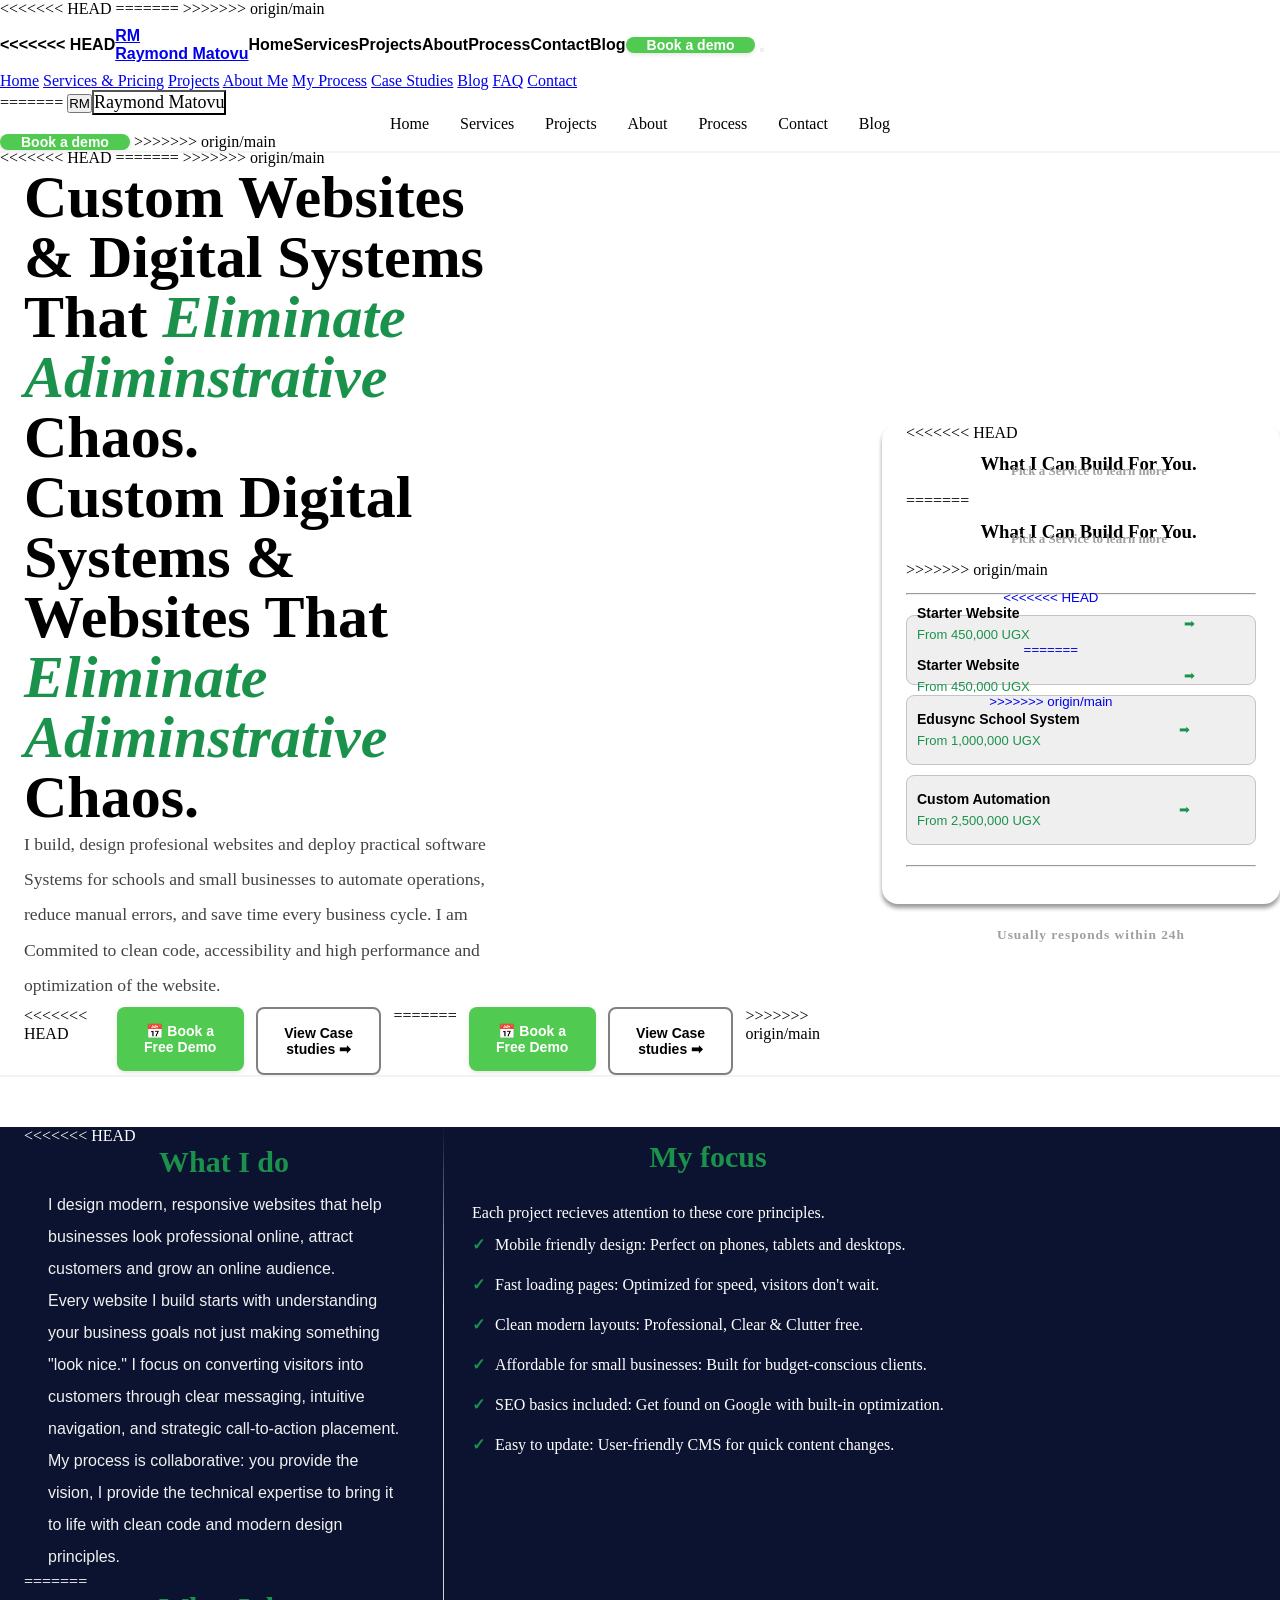
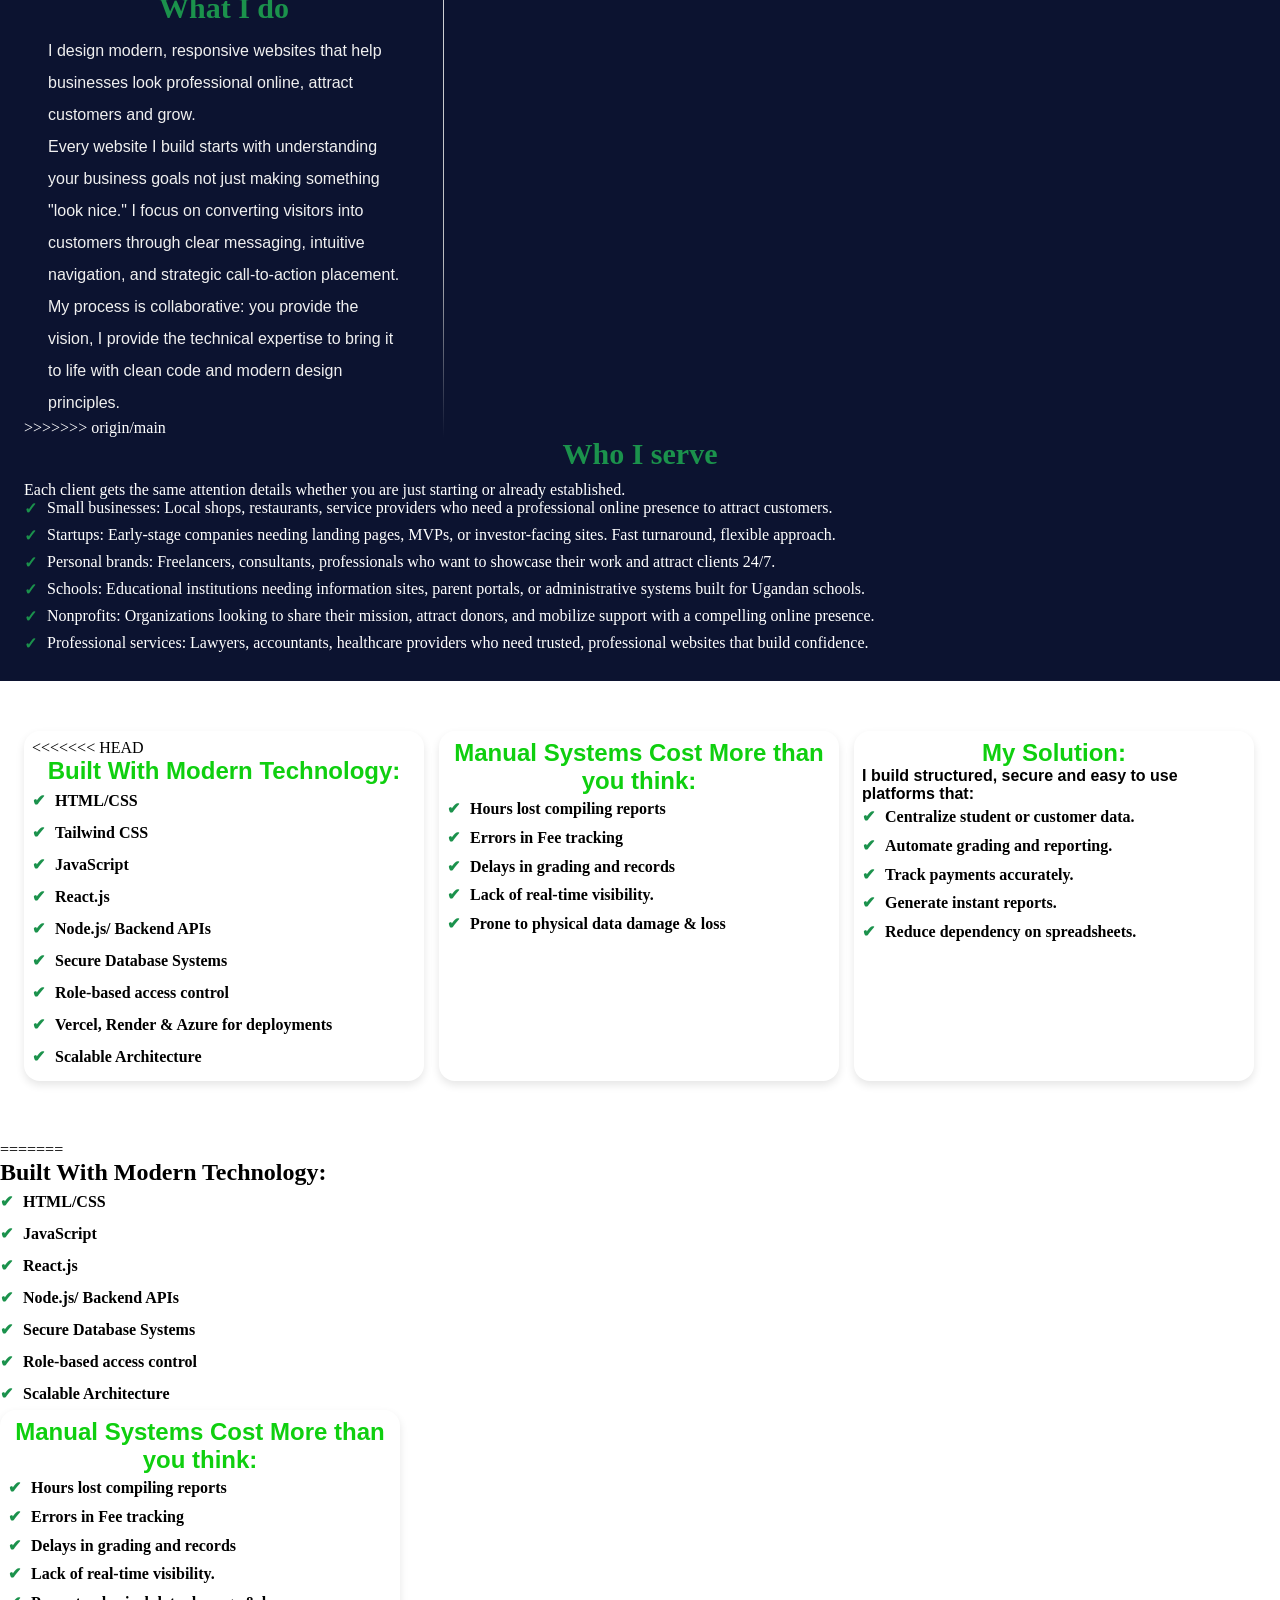
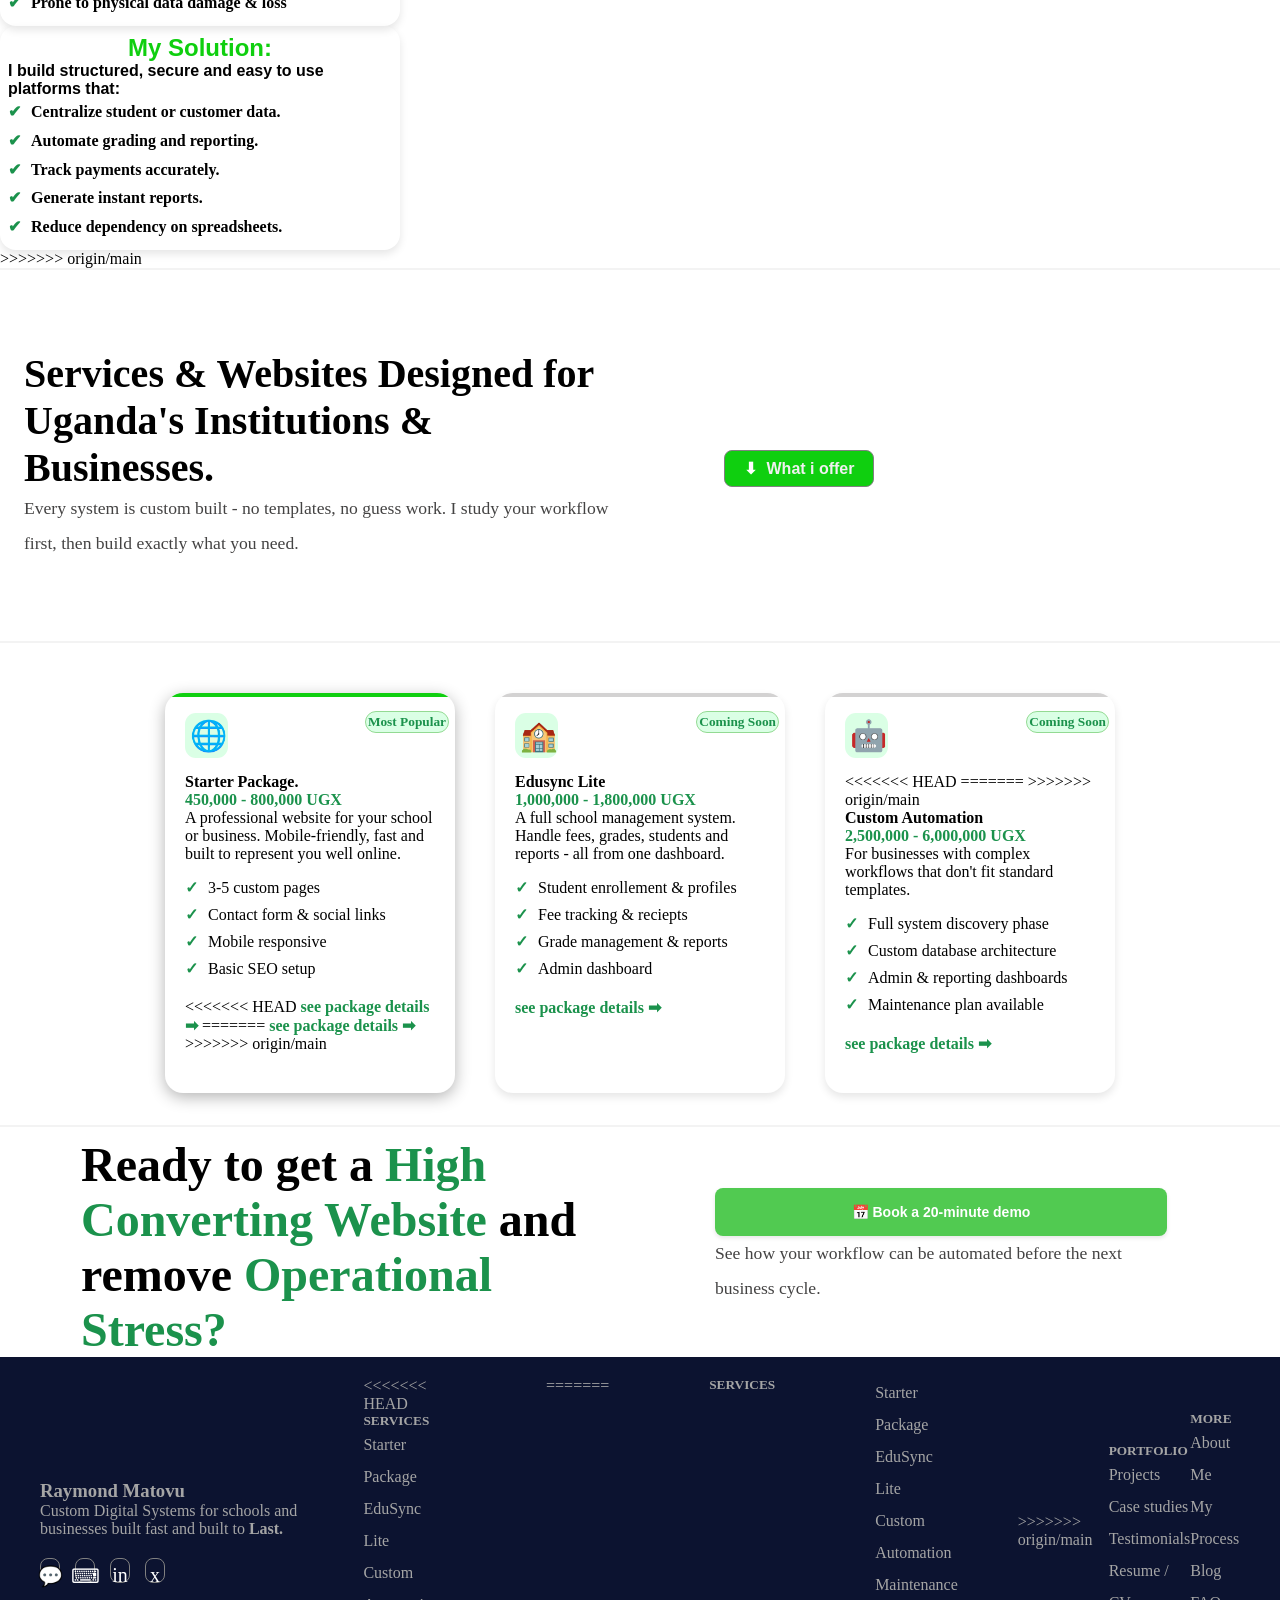
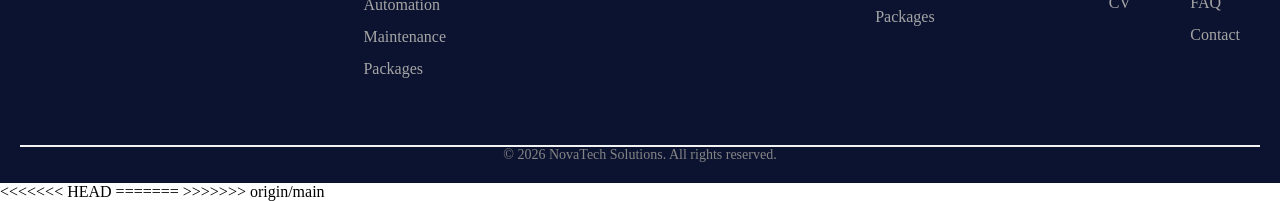
==== commit a64f9b5d: "t push origin main Merge remote-tracking branch 'origin/main'" ====
--- a/index.html
+++ b/index.html
@@ -6,14 +6,20 @@
     <title>Main Page</title>
     <link rel="stylesheet" href="css/main.css">
     <link rel="stylesheet" href="css/footer.css">
+<<<<<<< HEAD
     <link rel="stylesheet" href="css/root.css">
     <link rel="stylesheet" href="css/mediaq.css">
   </head>
   <body class="body-projects">
+=======
+  </head>
+  <body class="body">
+>>>>>>> origin/main
     <header>
       
       <nav id="navigation">
        <div id="navbar">
+<<<<<<< HEAD
         <div class="logo-div">
           <a href="index.html" class="logo-anchor">
           <div id="logo">RM</div>
@@ -50,6 +56,26 @@
         <a href="pages/faq.html" onclick="toggleMobile()">FAQ</a>
         <a href="pages/contact.html" onclick="toggleMobile()">Contact</a>
       </div>
+=======
+        <a href="index.html" >
+          <button id="logo">
+            RM
+          <button id="logo" class="logo_name">Raymond Matovu</button>
+          </button>
+        </a>
+         <ul id="list">
+        <li class="list-hover"><a href="index.html" class="link">Home</a></li>
+        <li class="list-hover"><a href="pages/webservices.html" class="link">Services</a></li>
+        <li class="list-hover"><a href="pages/projects.html" class="link">Projects</a></li>
+        <li class="list-hover"><a href="pages/about.html" class="link">About</a></li>
+        <li class="list-hover"><a href="pages/design.html" class="link">Process</a></li>
+        <li class="list-hover"><a href="pages/contact.html" class="link">Contact</a></li>
+        <li class="list-hover"><a href="pages/blog.html" class="link">Blog</a></li>
+      </ul>
+      <a href="pages/contact.html" class="link"><button class="demo">Book a demo</button></a>
+       </div>
+      </nav>
+>>>>>>> origin/main
     </header>
 
     <main>
@@ -58,7 +84,11 @@
         <div class="intro-container">
           <div>
             <div class="intro-container1">
+<<<<<<< HEAD
                 <h1 class="hd1">Custom Websites & Digital Systems That <strong id="green"><i>Eliminate Adiminstrative</i></strong> Chaos.</h1>
+=======
+                <h1 class="hd1">Custom Digital Systems & Websites That <strong id="green"><i>Eliminate Adiminstrative</i></strong> Chaos.</h1>
+>>>>>>> origin/main
                 <p class="hero">
                     I build, design profesional websites and deploy practical software
                     Systems for schools and small businesses to automate operations, reduce
@@ -68,6 +98,7 @@
               </div>
         
             <div class="intro-buttons">
+<<<<<<< HEAD
                 <div>
                     <a href="pages/contact.html">
                       <button class="demo1">
@@ -82,22 +113,46 @@
                         </button>
                       </a>
                   </div>
+=======
+             <div>
+          <a href="pages/contact.html">
+            <button class="demo1">
+             📅 Book a Free Demo 
+            </button>
+          </a>
+              </div>
+              <div>
+                  <a href="pages/case_studies.html">
+            <button class="case">
+              View Case studies ➡
+            </button>
+                  </a>
+              </div>
+>>>>>>> origin/main
               </div>
           </div>
           <div class="intro-container2">
             <div>
               <div> 
 
+<<<<<<< HEAD
                 <div class="int-div1">
                   <h3>What I Can Build For You.</h3>
                   <span class="subhead">Pick  a Service to learn more</span>
                 </div>
+=======
+              <div class="int-div1">
+                <h3>What I Can Build For You.</h3>
+                <span class="subhead">Pick  a Service to learn more</span>
+              </div>
+>>>>>>> origin/main
 
                 <hr class="btr">
               </div>
               <div>
                 <button class="butt1">
                   <a href="pages/webservices.html" class="intro-links">
+<<<<<<< HEAD
                     <div class="butt-1">
                       <div class="butt-1inner">
                           <div class="pb1">Starter Website</div>
@@ -105,6 +160,15 @@
                       </div>
                       <div class="arrow">➡</div>             
                     </div> 
+=======
+                <div class="butt-1">
+                   <div class="butt-1inner">
+                  <div class="pb1">Starter Website</div>
+                  <div class="span">From 450,000 UGX  </div>
+                   </div>
+                   <div class="arrow">➡</div>             
+                </div> 
+>>>>>>> origin/main
                   </a>
                 </button>                
               </div>
@@ -150,6 +214,7 @@
         
         <div class="intro-info">
           <div class="info-card" id="what-i-do">
+<<<<<<< HEAD
               <h3 class="head3">What I do</h3>
               <p class="p">
                 I design modern, responsive websites
@@ -165,6 +230,23 @@
                 My process is collaborative: you provide the vision, I provide the technical expertise to bring it to life with clean 
                 code and modern design principles.
               </p>
+=======
+            <h3 class="head3">What I do</h3>
+          <p class="p">
+            I design modern, responsive websites
+            that help businesses look professional 
+            online, attract customers and grow.
+          </p>
+          <p class="p">
+            Every website I build starts with understanding your business goals not just making something "look nice."
+            I focus on converting visitors into customers through clear messaging, intuitive navigation, and strategic call-to-action 
+            placement.
+          </p>
+          <p class="p">
+            My process is collaborative: you provide the vision, I provide the technical expertise to bring it to life with clean 
+            code and modern design principles.
+          </p>
+>>>>>>> origin/main
         </div>
         <div class="info-card" id="focus">
           <h3 class="head3">My focus</h3>
@@ -204,6 +286,7 @@
 
       <section class="tech-stack">
         <div class="stack1">
+<<<<<<< HEAD
             <h2>Built With Modern Technology:</h2>
             <ul class="stack-list">
               <li>HTML/CSS</li>
@@ -244,6 +327,43 @@
         </div>       
       </section>
 
+=======
+          <h2>Built With Modern Technology:</h2>
+        <ul class="stack-list">
+          <li>HTML/CSS</li>
+          <div class="not">
+            <li>JavaScript</li>
+            <li>React.js</li>
+            <li>Node.js/ Backend APIs</li>
+            <li>Secure Database Systems</li>
+            <li>Role-based access control</li>
+            <li>Scalable Architecture</li>
+          </div>
+        </ul>
+        </div>
+        <div class="stack1">
+          <h2>Manual Systems Cost More than you think:</h2>
+        <ul class="stack-list2">
+          <li>Hours lost compiling reports</li>
+          <li>Errors in Fee tracking</li>
+          <li>Delays in grading and records</li>
+          <li>Lack of real-time visibility.</li>
+          <li>Prone to physical data damage & loss</li>
+        </ul>
+        </div>
+        <div class="stack1">
+          <h2>My Solution:</h2>
+        <p class="p2">I build structured, secure and easy to use platforms that:</p>
+        <ul class="stack-list2">
+          <li>Centralize student or customer data.</li>
+          <li>Automate grading and reporting.</li>
+          <li>Track payments accurately.</li>
+          <li>Generate instant reports.</li>
+          <li>Reduce dependency on spreadsheets.</li>
+        </ul>
+        </div>       
+      </section>
+>>>>>>> origin/main
       <hr class="hr">
       <div class="card-in">
           <div>
@@ -287,9 +407,15 @@
                 <li>Basic SEO setup</li>
               </ul>
               <div class="card-link">
+<<<<<<< HEAD
                   <a href="pages/webservices.html">
                     see package details ➡
                   </a>
+=======
+              <a href="pages/webservices.html">
+                see package details ➡
+              </a>
+>>>>>>> origin/main
               </div>
             </div>
             <div class="card1">
@@ -325,9 +451,12 @@
               <div class="icons">
                 🤖
               </div>
+<<<<<<< HEAD
               <div class="coming-soon">
                 Coming Soon
               </div>
+=======
+>>>>>>> origin/main
               <h4>Custom Automation</h4>
               <span class="price">
                 2,500,000 - 6,000,000 UGX
@@ -403,6 +532,7 @@
 
           <div class="footer-links">
             <div>
+<<<<<<< HEAD
               <h5>SERVICES</h5>
               <ul class="footer-list">
                 <li><a href="pages/webservices.html" class="footer-packs">Starter Package</a></li>
@@ -411,6 +541,16 @@
                 <li><a href="pages/webservices.html" class="footer-packs">Maintenance Packages</a></li>
               </ul>
             </div>
+=======
+            <h5>SERVICES</h5>
+            <ul class="footer-list">
+              <li><a href="pages/webservices.html" class="footer-packs">Starter Package</a></li>
+              <li><a href="pages/webservices.html" class="footer-packs">EduSync Lite</a></li>
+              <li><a href="pages/webservices.html" class="footer-packs">Custom Automation</a></li>
+              <li><a href="pages/webservices.html" class="footer-packs">Maintenance Packages</a></li>
+            </ul>
+          </div>
+>>>>>>> origin/main
           <div>
             <h5>PORTFOLIO</h5>
             <ul class="footer-list">
@@ -439,11 +579,15 @@
         </div>
         </div>
       </footer>
+<<<<<<< HEAD
 
       <script>
         function toggleMobile() {
           document.getElementById('mobileMenu').classList.toggle('open');
         }
       </script>
+=======
+      
+>>>>>>> origin/main
   </body>
 </html>
--- a/css/main.css
+++ b/css/main.css
@@ -3,7 +3,11 @@
   display: flex;
   align-items: center;
   justify-content: stretch;
+<<<<<<< HEAD
   max-width: auto;
+=======
+  max-width: 1200px;
+>>>>>>> origin/main
   padding: 0 1.5rem;
   font-weight: bold;
   font-family: Arial, Helvetica, sans-serif; 
@@ -11,7 +15,11 @@
 
 .hr {
   font-weight: lighter;
+<<<<<<< HEAD
   color: rgb(226, 225, 225);
+=======
+  color: rgb(243, 243, 243);
+>>>>>>> origin/main
   background: rgb(243, 243, 243);
   height: 0.1px;
   position: relative;
@@ -40,10 +48,13 @@
   text-decoration: none;
 }
 
+<<<<<<< HEAD
 .list-div {
   margin: 20 px;
 }
 
+=======
+>>>>>>> origin/main
 .name {
   font-size: 22px;
   font-weight: bold;
@@ -62,7 +73,11 @@
 
 .intro-container {
   display: flex;
+<<<<<<< HEAD
   justify-content: center;
+=======
+  justify-content: stretch;
+>>>>>>> origin/main
   gap: 20px;
   align-items: center;
   max-width: 100%;
@@ -363,8 +378,11 @@
 
 }
 
-
-
+<<<<<<< HEAD
+
+
+=======
+>>>>>>> origin/main
 .int-conts {
   margin-bottom: 40px;
 }
@@ -373,7 +391,11 @@
   padding: 8px;
   justify-content: center;
   border-radius: 16px;
+<<<<<<< HEAD
   height: 450px;
+=======
+  height: 400px;
+>>>>>>> origin/main
   background-color: #e4e6e1;
   box-shadow: 0 4px 8px rgba(0, 0, 0, 0.1);
   transition: all 0.3s ease;
@@ -429,12 +451,19 @@
   border: none;
   border-radius: 8px;
   border-width: 18px;
+<<<<<<< HEAD
   margin-left: 150px;
+=======
+>>>>>>> origin/main
   padding: 12px;
   padding-left: 21px;
   padding-right: 21px;
   transition: all 0.3s ease;
   box-shadow: 0 2px 4px rgba(0, 0, 0, 0.1);
+<<<<<<< HEAD
+=======
+
+>>>>>>> origin/main
 }
 
 .demo:hover {
@@ -479,11 +508,14 @@
   background: #deffdb;
 }
 
+<<<<<<< HEAD
 .logo-anchor {
   display: flex;
   text-decoration: none;
   gap: 3px;
 }
+=======
+>>>>>>> origin/main
 #logo {
   font-weight: bold;
   font-family: 'Times New Roman', Times, serif;
--- a/css/footer.css
+++ b/css/footer.css
@@ -10,7 +10,11 @@
   background-color: rgb(12, 19, 48);
   padding: 20px;
   color: rgb(165, 165, 165);
+<<<<<<< HEAD
   height: auto;
+=======
+  height: 100%;
+>>>>>>> origin/main
   margin-bottom: 0;
 }
 
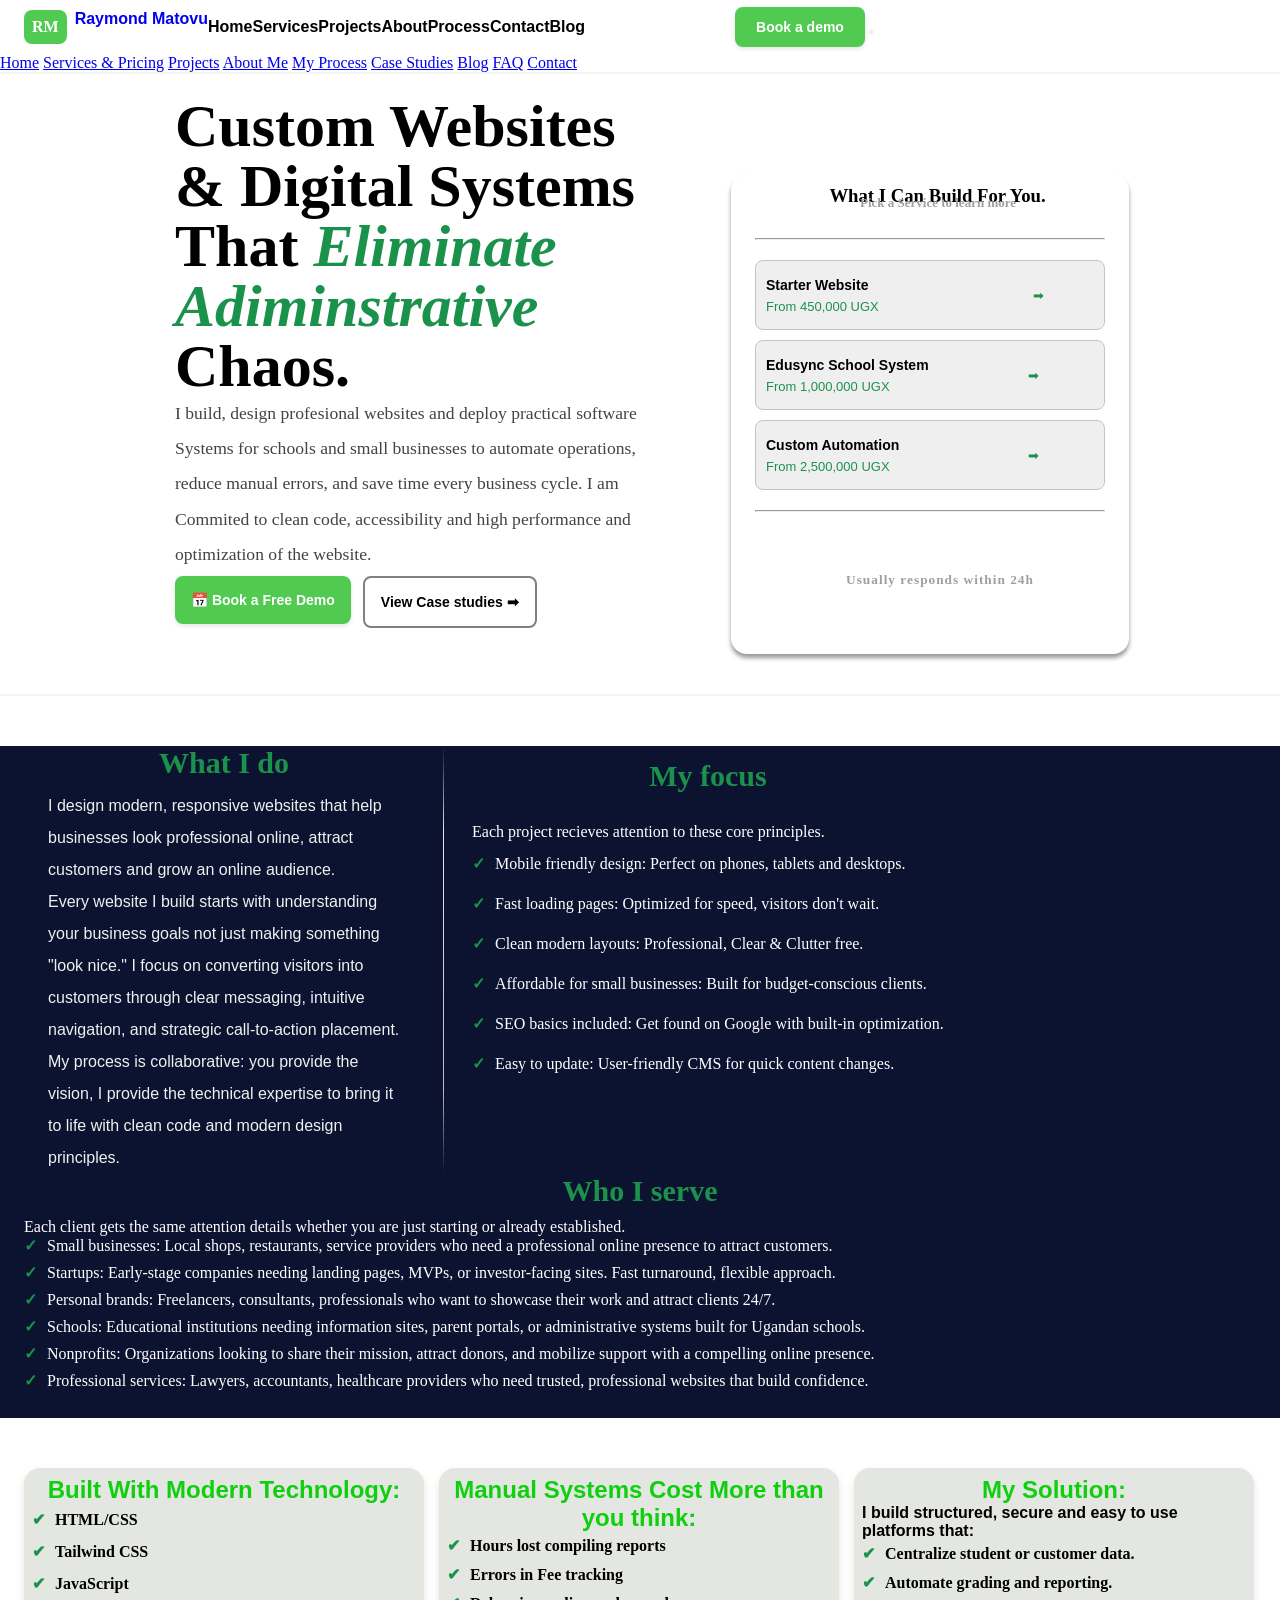
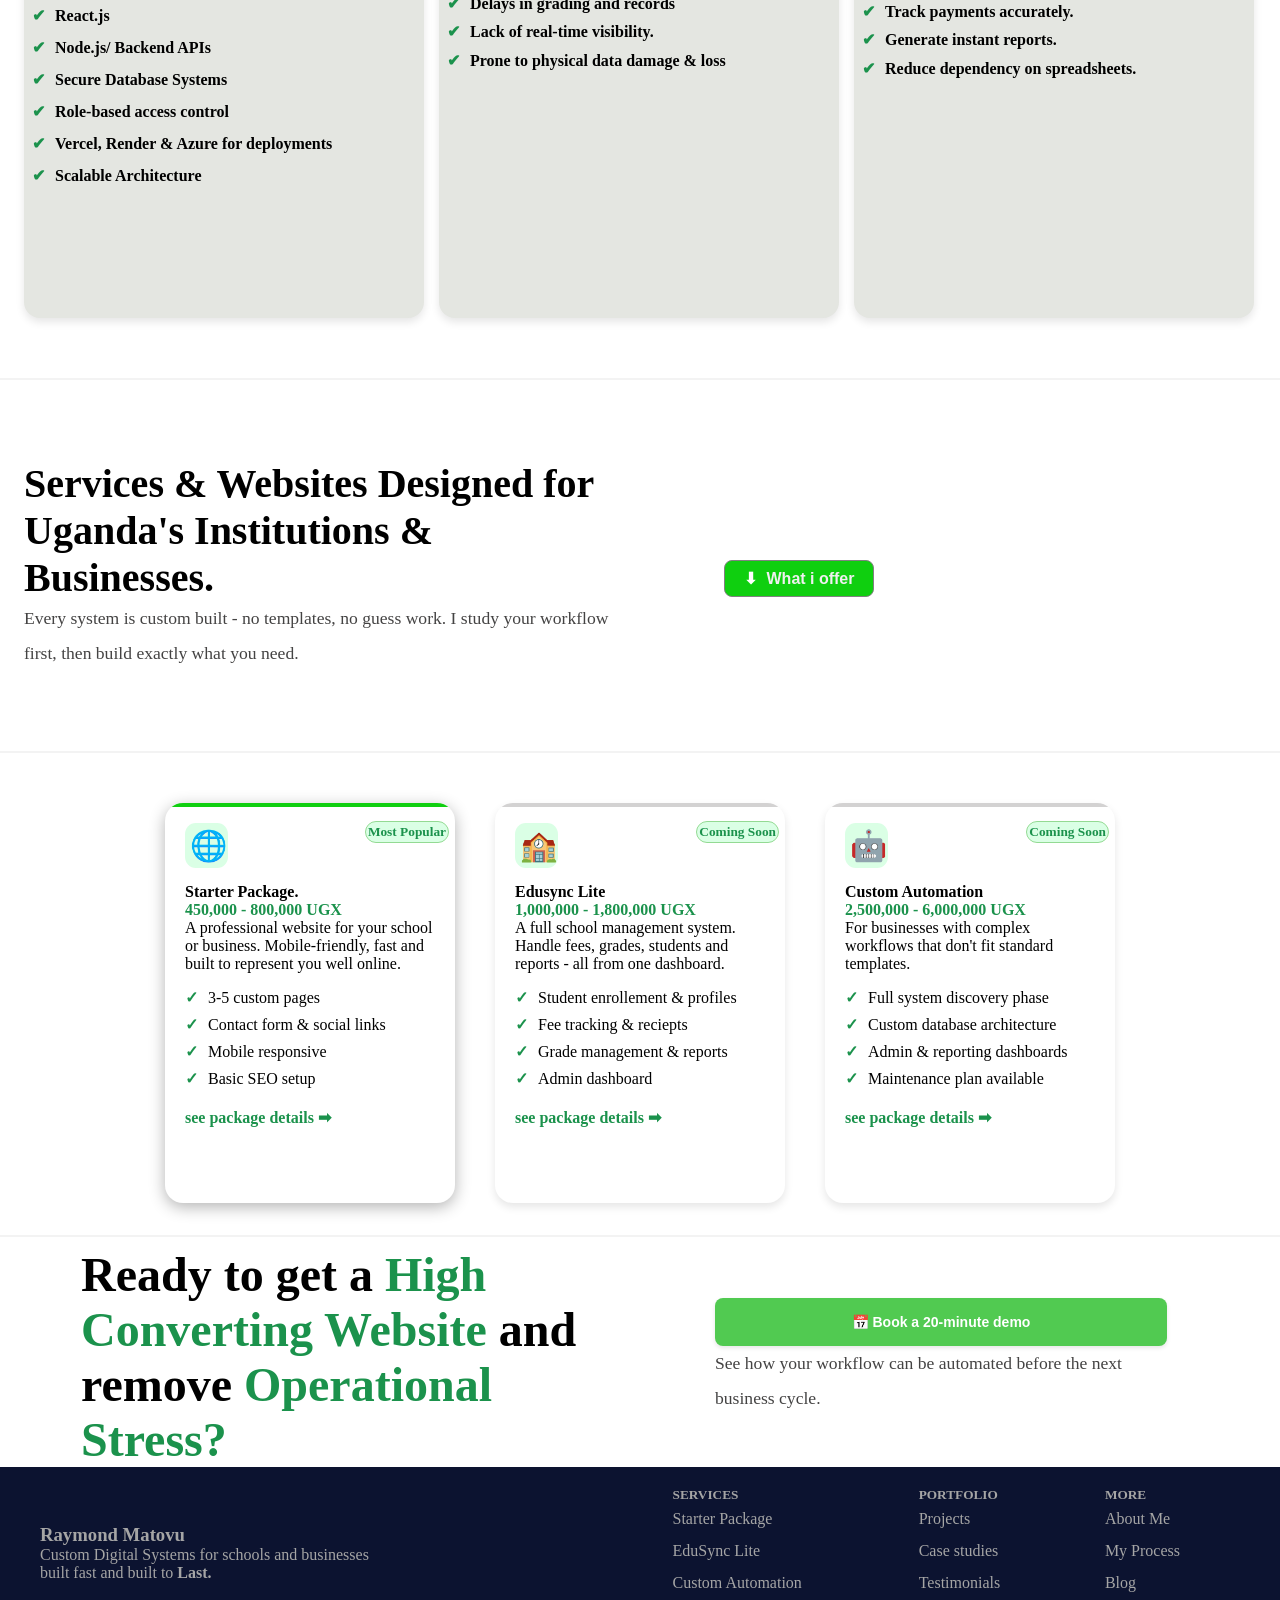
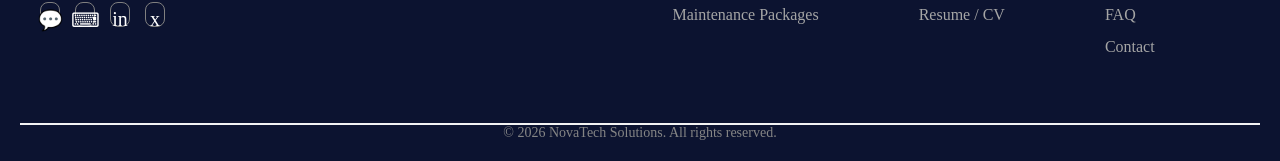
==== commit 032f85b5: "Remove saved merge conflict markers" ====
--- a/index.html
+++ b/index.html
@@ -6,20 +6,14 @@
     <title>Main Page</title>
     <link rel="stylesheet" href="css/main.css">
     <link rel="stylesheet" href="css/footer.css">
-<<<<<<< HEAD
     <link rel="stylesheet" href="css/root.css">
     <link rel="stylesheet" href="css/mediaq.css">
   </head>
   <body class="body-projects">
-=======
-  </head>
-  <body class="body">
->>>>>>> origin/main
     <header>
       
       <nav id="navigation">
        <div id="navbar">
-<<<<<<< HEAD
         <div class="logo-div">
           <a href="index.html" class="logo-anchor">
           <div id="logo">RM</div>
@@ -56,26 +50,6 @@
         <a href="pages/faq.html" onclick="toggleMobile()">FAQ</a>
         <a href="pages/contact.html" onclick="toggleMobile()">Contact</a>
       </div>
-=======
-        <a href="index.html" >
-          <button id="logo">
-            RM
-          <button id="logo" class="logo_name">Raymond Matovu</button>
-          </button>
-        </a>
-         <ul id="list">
-        <li class="list-hover"><a href="index.html" class="link">Home</a></li>
-        <li class="list-hover"><a href="pages/webservices.html" class="link">Services</a></li>
-        <li class="list-hover"><a href="pages/projects.html" class="link">Projects</a></li>
-        <li class="list-hover"><a href="pages/about.html" class="link">About</a></li>
-        <li class="list-hover"><a href="pages/design.html" class="link">Process</a></li>
-        <li class="list-hover"><a href="pages/contact.html" class="link">Contact</a></li>
-        <li class="list-hover"><a href="pages/blog.html" class="link">Blog</a></li>
-      </ul>
-      <a href="pages/contact.html" class="link"><button class="demo">Book a demo</button></a>
-       </div>
-      </nav>
->>>>>>> origin/main
     </header>
 
     <main>
@@ -84,11 +58,7 @@
         <div class="intro-container">
           <div>
             <div class="intro-container1">
-<<<<<<< HEAD
                 <h1 class="hd1">Custom Websites & Digital Systems That <strong id="green"><i>Eliminate Adiminstrative</i></strong> Chaos.</h1>
-=======
-                <h1 class="hd1">Custom Digital Systems & Websites That <strong id="green"><i>Eliminate Adiminstrative</i></strong> Chaos.</h1>
->>>>>>> origin/main
                 <p class="hero">
                     I build, design profesional websites and deploy practical software
                     Systems for schools and small businesses to automate operations, reduce
@@ -98,7 +68,6 @@
               </div>
         
             <div class="intro-buttons">
-<<<<<<< HEAD
                 <div>
                     <a href="pages/contact.html">
                       <button class="demo1">
@@ -113,46 +82,22 @@
                         </button>
                       </a>
                   </div>
-=======
-             <div>
-          <a href="pages/contact.html">
-            <button class="demo1">
-             📅 Book a Free Demo 
-            </button>
-          </a>
-              </div>
-              <div>
-                  <a href="pages/case_studies.html">
-            <button class="case">
-              View Case studies ➡
-            </button>
-                  </a>
-              </div>
->>>>>>> origin/main
               </div>
           </div>
           <div class="intro-container2">
             <div>
               <div> 
 
-<<<<<<< HEAD
                 <div class="int-div1">
                   <h3>What I Can Build For You.</h3>
                   <span class="subhead">Pick  a Service to learn more</span>
                 </div>
-=======
-              <div class="int-div1">
-                <h3>What I Can Build For You.</h3>
-                <span class="subhead">Pick  a Service to learn more</span>
-              </div>
->>>>>>> origin/main
 
                 <hr class="btr">
               </div>
               <div>
                 <button class="butt1">
                   <a href="pages/webservices.html" class="intro-links">
-<<<<<<< HEAD
                     <div class="butt-1">
                       <div class="butt-1inner">
                           <div class="pb1">Starter Website</div>
@@ -160,15 +105,6 @@
                       </div>
                       <div class="arrow">➡</div>             
                     </div> 
-=======
-                <div class="butt-1">
-                   <div class="butt-1inner">
-                  <div class="pb1">Starter Website</div>
-                  <div class="span">From 450,000 UGX  </div>
-                   </div>
-                   <div class="arrow">➡</div>             
-                </div> 
->>>>>>> origin/main
                   </a>
                 </button>                
               </div>
@@ -214,7 +150,6 @@
         
         <div class="intro-info">
           <div class="info-card" id="what-i-do">
-<<<<<<< HEAD
               <h3 class="head3">What I do</h3>
               <p class="p">
                 I design modern, responsive websites
@@ -230,23 +165,6 @@
                 My process is collaborative: you provide the vision, I provide the technical expertise to bring it to life with clean 
                 code and modern design principles.
               </p>
-=======
-            <h3 class="head3">What I do</h3>
-          <p class="p">
-            I design modern, responsive websites
-            that help businesses look professional 
-            online, attract customers and grow.
-          </p>
-          <p class="p">
-            Every website I build starts with understanding your business goals not just making something "look nice."
-            I focus on converting visitors into customers through clear messaging, intuitive navigation, and strategic call-to-action 
-            placement.
-          </p>
-          <p class="p">
-            My process is collaborative: you provide the vision, I provide the technical expertise to bring it to life with clean 
-            code and modern design principles.
-          </p>
->>>>>>> origin/main
         </div>
         <div class="info-card" id="focus">
           <h3 class="head3">My focus</h3>
@@ -286,7 +204,6 @@
 
       <section class="tech-stack">
         <div class="stack1">
-<<<<<<< HEAD
             <h2>Built With Modern Technology:</h2>
             <ul class="stack-list">
               <li>HTML/CSS</li>
@@ -327,43 +244,6 @@
         </div>       
       </section>
 
-=======
-          <h2>Built With Modern Technology:</h2>
-        <ul class="stack-list">
-          <li>HTML/CSS</li>
-          <div class="not">
-            <li>JavaScript</li>
-            <li>React.js</li>
-            <li>Node.js/ Backend APIs</li>
-            <li>Secure Database Systems</li>
-            <li>Role-based access control</li>
-            <li>Scalable Architecture</li>
-          </div>
-        </ul>
-        </div>
-        <div class="stack1">
-          <h2>Manual Systems Cost More than you think:</h2>
-        <ul class="stack-list2">
-          <li>Hours lost compiling reports</li>
-          <li>Errors in Fee tracking</li>
-          <li>Delays in grading and records</li>
-          <li>Lack of real-time visibility.</li>
-          <li>Prone to physical data damage & loss</li>
-        </ul>
-        </div>
-        <div class="stack1">
-          <h2>My Solution:</h2>
-        <p class="p2">I build structured, secure and easy to use platforms that:</p>
-        <ul class="stack-list2">
-          <li>Centralize student or customer data.</li>
-          <li>Automate grading and reporting.</li>
-          <li>Track payments accurately.</li>
-          <li>Generate instant reports.</li>
-          <li>Reduce dependency on spreadsheets.</li>
-        </ul>
-        </div>       
-      </section>
->>>>>>> origin/main
       <hr class="hr">
       <div class="card-in">
           <div>
@@ -407,15 +287,9 @@
                 <li>Basic SEO setup</li>
               </ul>
               <div class="card-link">
-<<<<<<< HEAD
                   <a href="pages/webservices.html">
                     see package details ➡
                   </a>
-=======
-              <a href="pages/webservices.html">
-                see package details ➡
-              </a>
->>>>>>> origin/main
               </div>
             </div>
             <div class="card1">
@@ -451,12 +325,9 @@
               <div class="icons">
                 🤖
               </div>
-<<<<<<< HEAD
               <div class="coming-soon">
                 Coming Soon
               </div>
-=======
->>>>>>> origin/main
               <h4>Custom Automation</h4>
               <span class="price">
                 2,500,000 - 6,000,000 UGX
@@ -532,7 +403,6 @@
 
           <div class="footer-links">
             <div>
-<<<<<<< HEAD
               <h5>SERVICES</h5>
               <ul class="footer-list">
                 <li><a href="pages/webservices.html" class="footer-packs">Starter Package</a></li>
@@ -541,16 +411,6 @@
                 <li><a href="pages/webservices.html" class="footer-packs">Maintenance Packages</a></li>
               </ul>
             </div>
-=======
-            <h5>SERVICES</h5>
-            <ul class="footer-list">
-              <li><a href="pages/webservices.html" class="footer-packs">Starter Package</a></li>
-              <li><a href="pages/webservices.html" class="footer-packs">EduSync Lite</a></li>
-              <li><a href="pages/webservices.html" class="footer-packs">Custom Automation</a></li>
-              <li><a href="pages/webservices.html" class="footer-packs">Maintenance Packages</a></li>
-            </ul>
-          </div>
->>>>>>> origin/main
           <div>
             <h5>PORTFOLIO</h5>
             <ul class="footer-list">
@@ -579,15 +439,11 @@
         </div>
         </div>
       </footer>
-<<<<<<< HEAD
 
       <script>
         function toggleMobile() {
           document.getElementById('mobileMenu').classList.toggle('open');
         }
       </script>
-=======
-      
->>>>>>> origin/main
   </body>
 </html>
--- a/css/main.css
+++ b/css/main.css
@@ -3,11 +3,7 @@
   display: flex;
   align-items: center;
   justify-content: stretch;
-<<<<<<< HEAD
   max-width: auto;
-=======
-  max-width: 1200px;
->>>>>>> origin/main
   padding: 0 1.5rem;
   font-weight: bold;
   font-family: Arial, Helvetica, sans-serif; 
@@ -15,11 +11,7 @@
 
 .hr {
   font-weight: lighter;
-<<<<<<< HEAD
   color: rgb(226, 225, 225);
-=======
-  color: rgb(243, 243, 243);
->>>>>>> origin/main
   background: rgb(243, 243, 243);
   height: 0.1px;
   position: relative;
@@ -48,13 +40,10 @@
   text-decoration: none;
 }
 
-<<<<<<< HEAD
 .list-div {
   margin: 20 px;
 }
 
-=======
->>>>>>> origin/main
 .name {
   font-size: 22px;
   font-weight: bold;
@@ -73,11 +62,7 @@
 
 .intro-container {
   display: flex;
-<<<<<<< HEAD
   justify-content: center;
-=======
-  justify-content: stretch;
->>>>>>> origin/main
   gap: 20px;
   align-items: center;
   max-width: 100%;
@@ -378,11 +363,8 @@
 
 }
 
-<<<<<<< HEAD
-
-
-=======
->>>>>>> origin/main
+
+
 .int-conts {
   margin-bottom: 40px;
 }
@@ -391,11 +373,7 @@
   padding: 8px;
   justify-content: center;
   border-radius: 16px;
-<<<<<<< HEAD
   height: 450px;
-=======
-  height: 400px;
->>>>>>> origin/main
   background-color: #e4e6e1;
   box-shadow: 0 4px 8px rgba(0, 0, 0, 0.1);
   transition: all 0.3s ease;
@@ -451,19 +429,12 @@
   border: none;
   border-radius: 8px;
   border-width: 18px;
-<<<<<<< HEAD
   margin-left: 150px;
-=======
->>>>>>> origin/main
   padding: 12px;
   padding-left: 21px;
   padding-right: 21px;
   transition: all 0.3s ease;
   box-shadow: 0 2px 4px rgba(0, 0, 0, 0.1);
-<<<<<<< HEAD
-=======
-
->>>>>>> origin/main
 }
 
 .demo:hover {
@@ -508,14 +479,11 @@
   background: #deffdb;
 }
 
-<<<<<<< HEAD
 .logo-anchor {
   display: flex;
   text-decoration: none;
   gap: 3px;
 }
-=======
->>>>>>> origin/main
 #logo {
   font-weight: bold;
   font-family: 'Times New Roman', Times, serif;
--- a/css/footer.css
+++ b/css/footer.css
@@ -10,11 +10,7 @@
   background-color: rgb(12, 19, 48);
   padding: 20px;
   color: rgb(165, 165, 165);
-<<<<<<< HEAD
   height: auto;
-=======
-  height: 100%;
->>>>>>> origin/main
   margin-bottom: 0;
 }
 
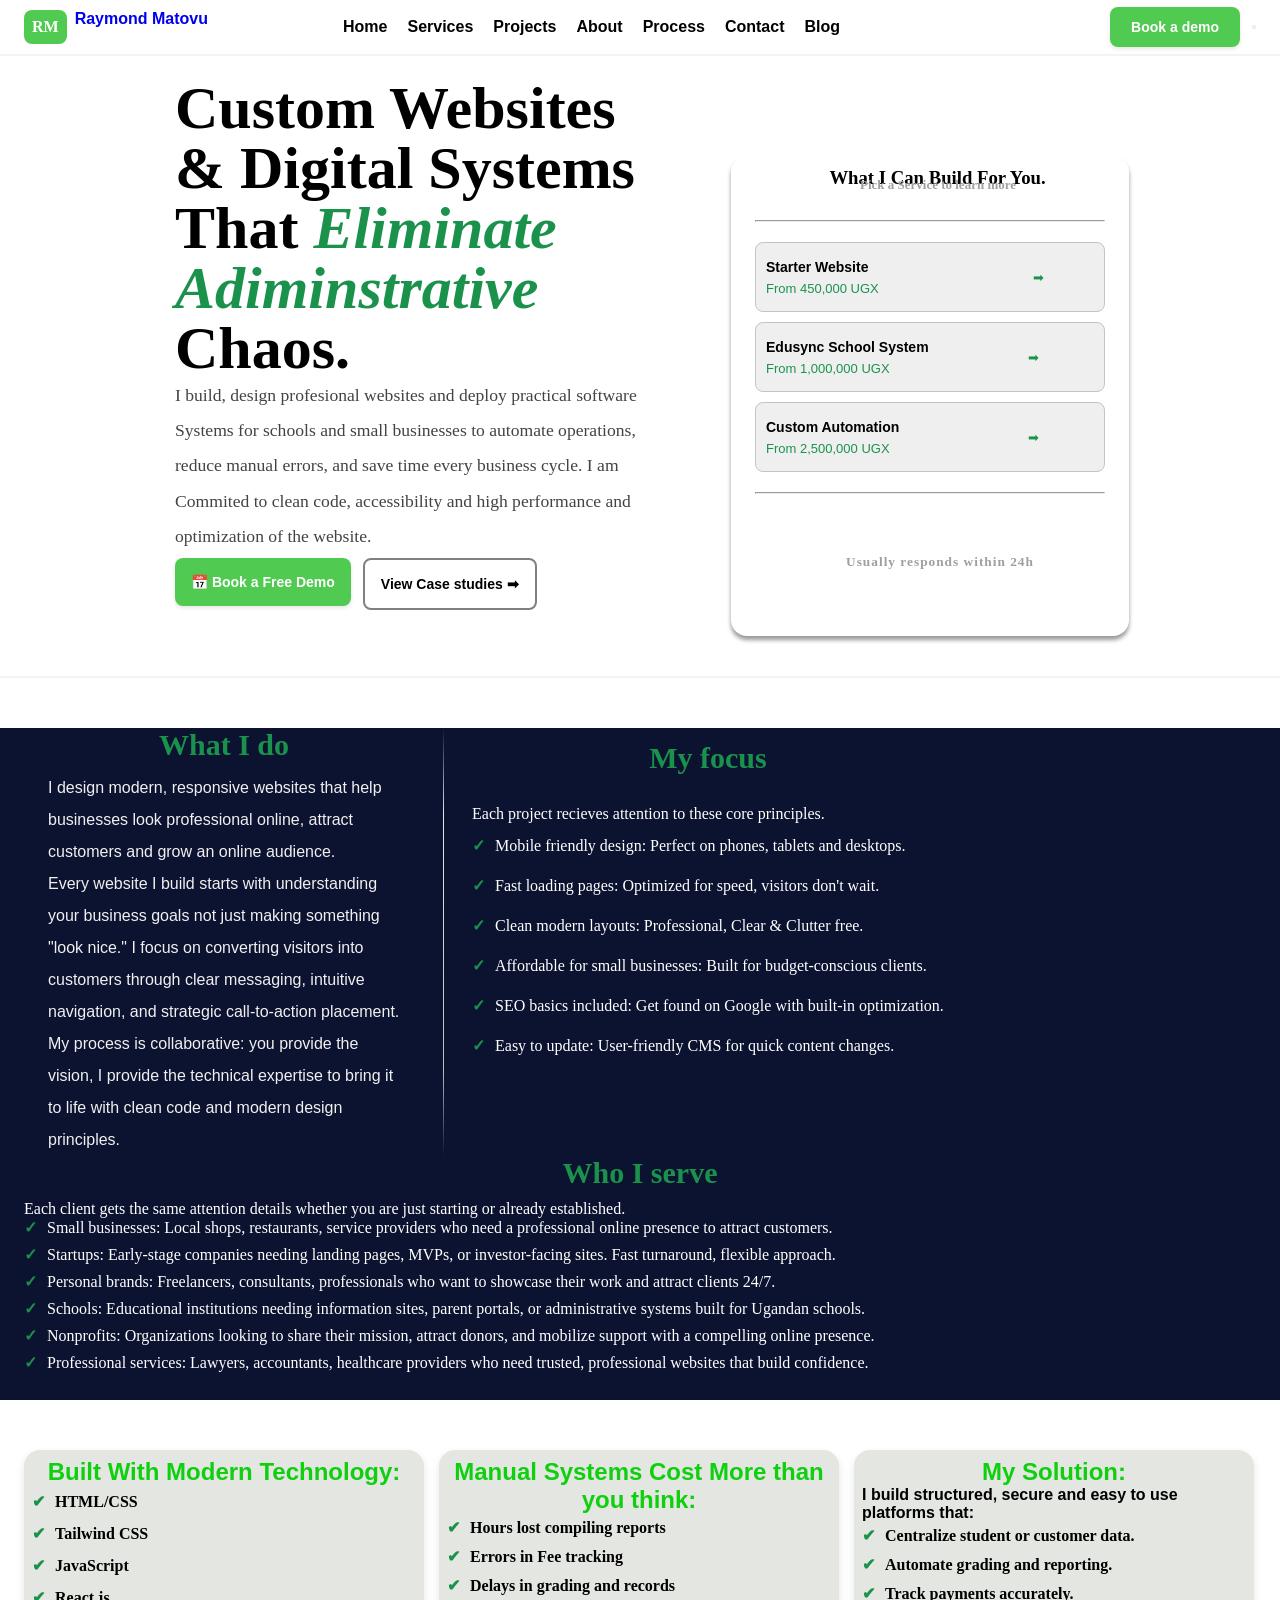
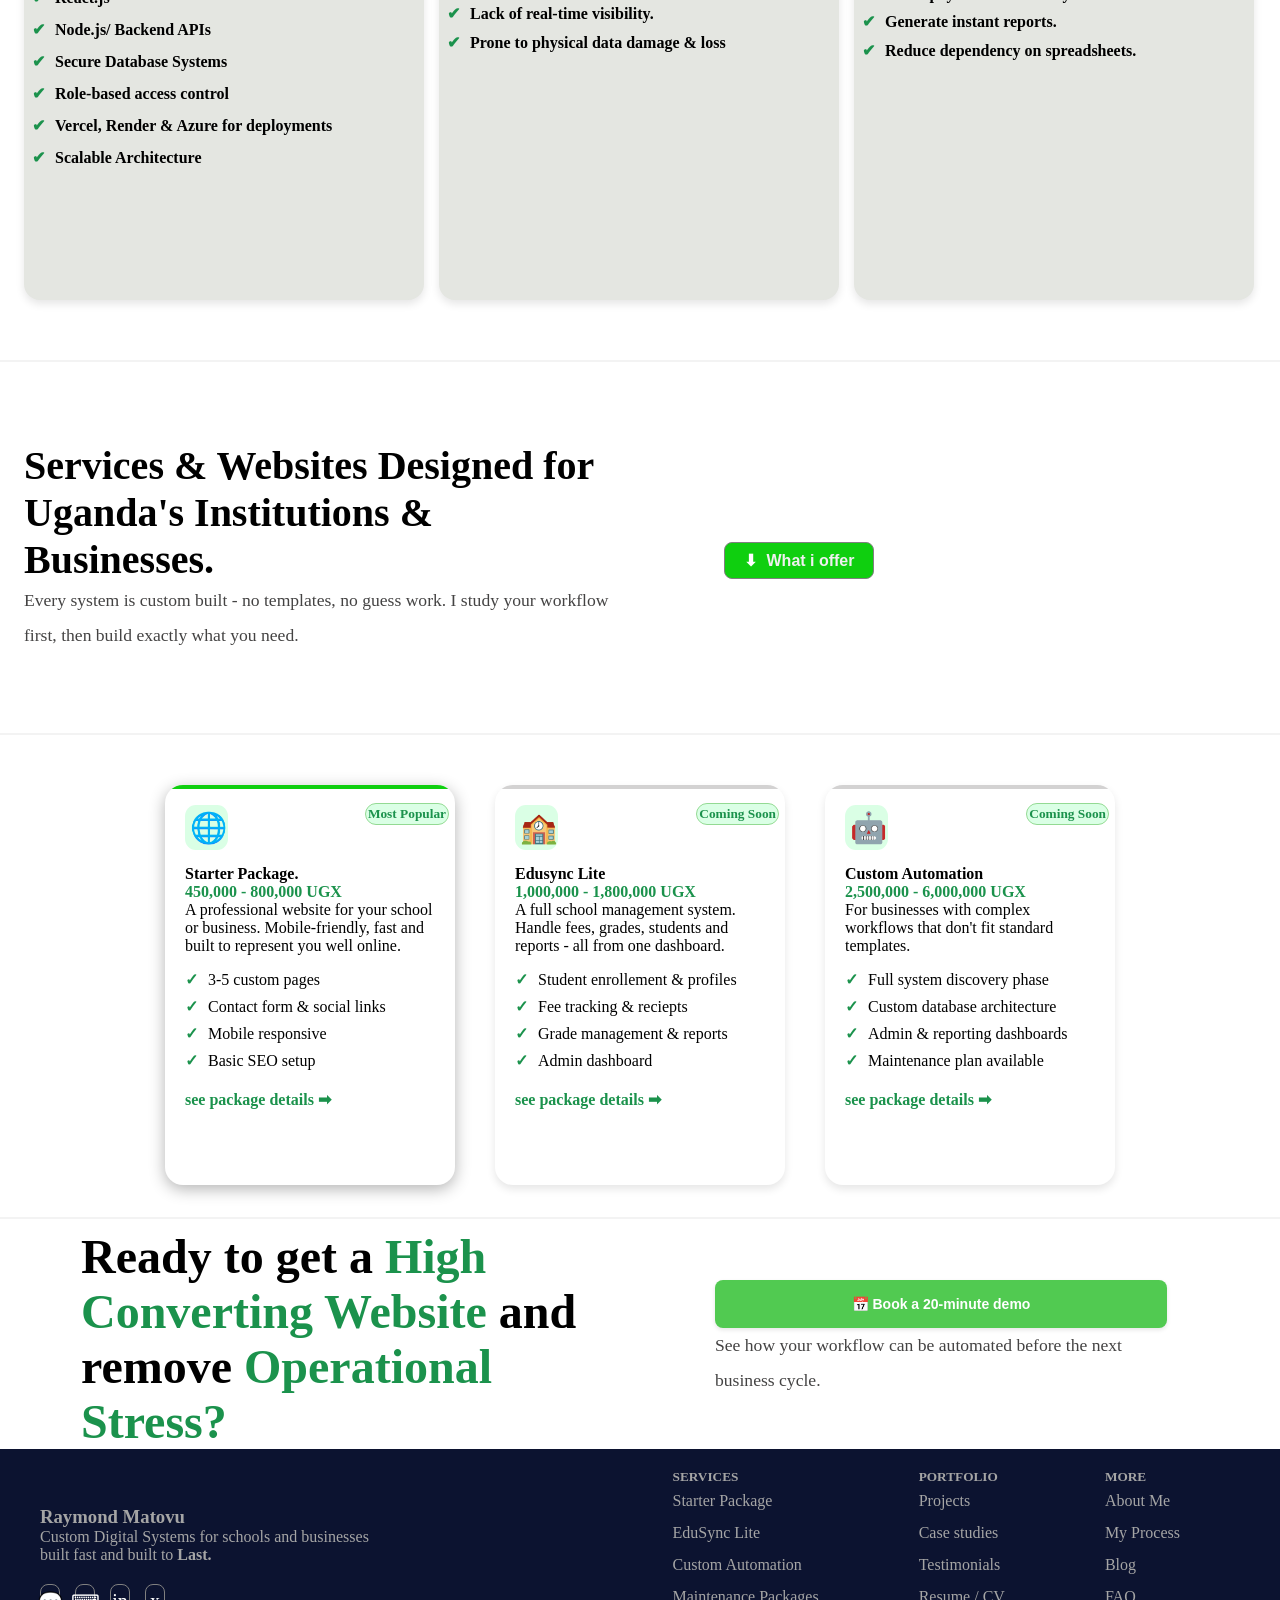
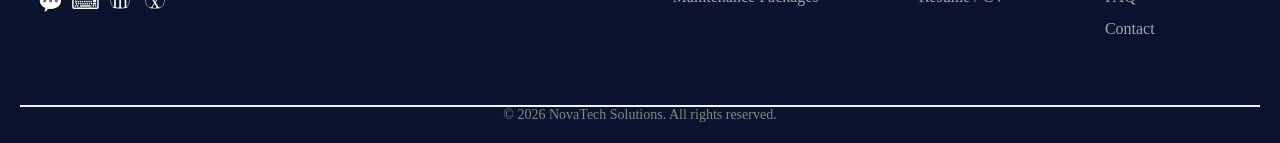
==== commit be944ceb: "fix nav list" ====
--- a/index.html
+++ b/index.html
@@ -31,7 +31,7 @@
             <li class="list-hover"><a href="pages/blog.html" class="link">Blog</a></li>
           </ul>
          </div>
-        <div>
+        <div class="demo-div">
           <a href="pages/contact.html" class="link"><button class="demo">Book a demo</button></a>
           <button class="hamburger" onclick="toggleMobile()" aria-label="Menu">
             <span></span><span></span><span></span>
--- a/css/main.css
+++ b/css/main.css
@@ -40,8 +40,44 @@
   text-decoration: none;
 }
 
-.list-div {
-  margin: 20 px;
+.list-div {margin: auto;}
+.list-div ul {
+  display: flex;
+  gap: 20px;
+}
+
+.demo-div {
+  display: flex;
+  justify-content: flex-end;
+  align-items: center;
+  margin-left: auto;
+  margin-right: 0;
+  gap: 12px;
+}
+.list li {
+  gap: 20px;
+}
+
+.demo {
+  font-weight: bold;
+  font-size: 14px;
+  color: white;
+  background-color: rgb(81, 202, 81);
+  border: none;
+  border-radius: 8px;
+  border-width: 18px;
+  padding: 12px;
+  padding-left: 21px;
+  padding-right: 21px;
+  transition: all 0.3s ease;
+  box-shadow: 0 2px 4px rgba(0, 0, 0, 0.1);
+}
+
+.demo:hover {
+  transform: translateY(-4px);
+  transition: all 0.3s ease;
+  background-color: rgb(7, 107, 7);
+  opacity: 0.8;
 }
 
 .name {
@@ -60,6 +96,9 @@
   color: white;
 }
 
+.mobile-menu {
+  display: none;
+}
 .intro-container {
   display: flex;
   justify-content: center;
@@ -421,28 +460,7 @@
   font-weight: bold;
   font-family: Arial, Helvetica, sans-serif;
 }
-.demo {
-  font-weight: bold;
-  font-size: 14px;
-  color: white;
-  background-color: rgb(81, 202, 81);
-  border: none;
-  border-radius: 8px;
-  border-width: 18px;
-  margin-left: 150px;
-  padding: 12px;
-  padding-left: 21px;
-  padding-right: 21px;
-  transition: all 0.3s ease;
-  box-shadow: 0 2px 4px rgba(0, 0, 0, 0.1);
-}
-
-.demo:hover {
-  transform: translateY(-2px);
-  transition: all 0.3s ease;
-  background-color: rgb(7, 107, 7);
-  opacity: 0.8;
-}
+
 
 .demo1 {
   font-size: 14px;
